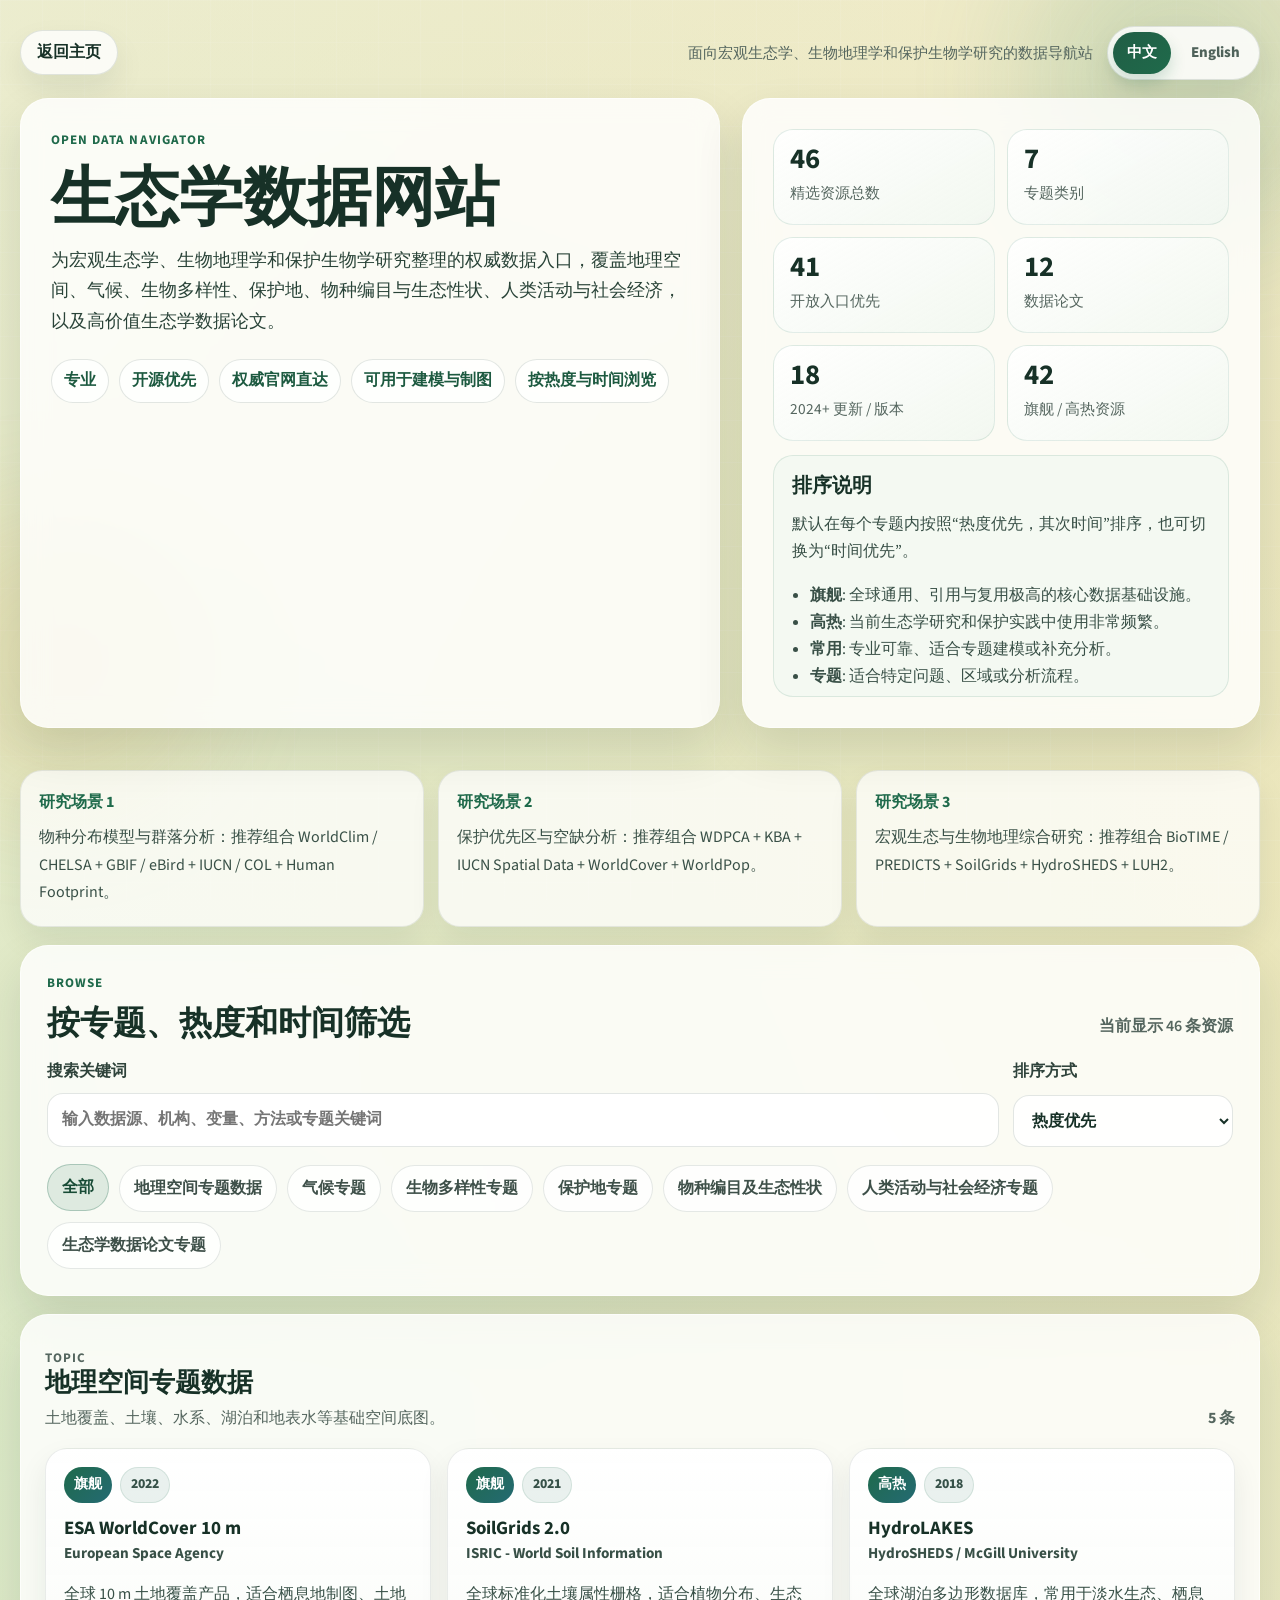
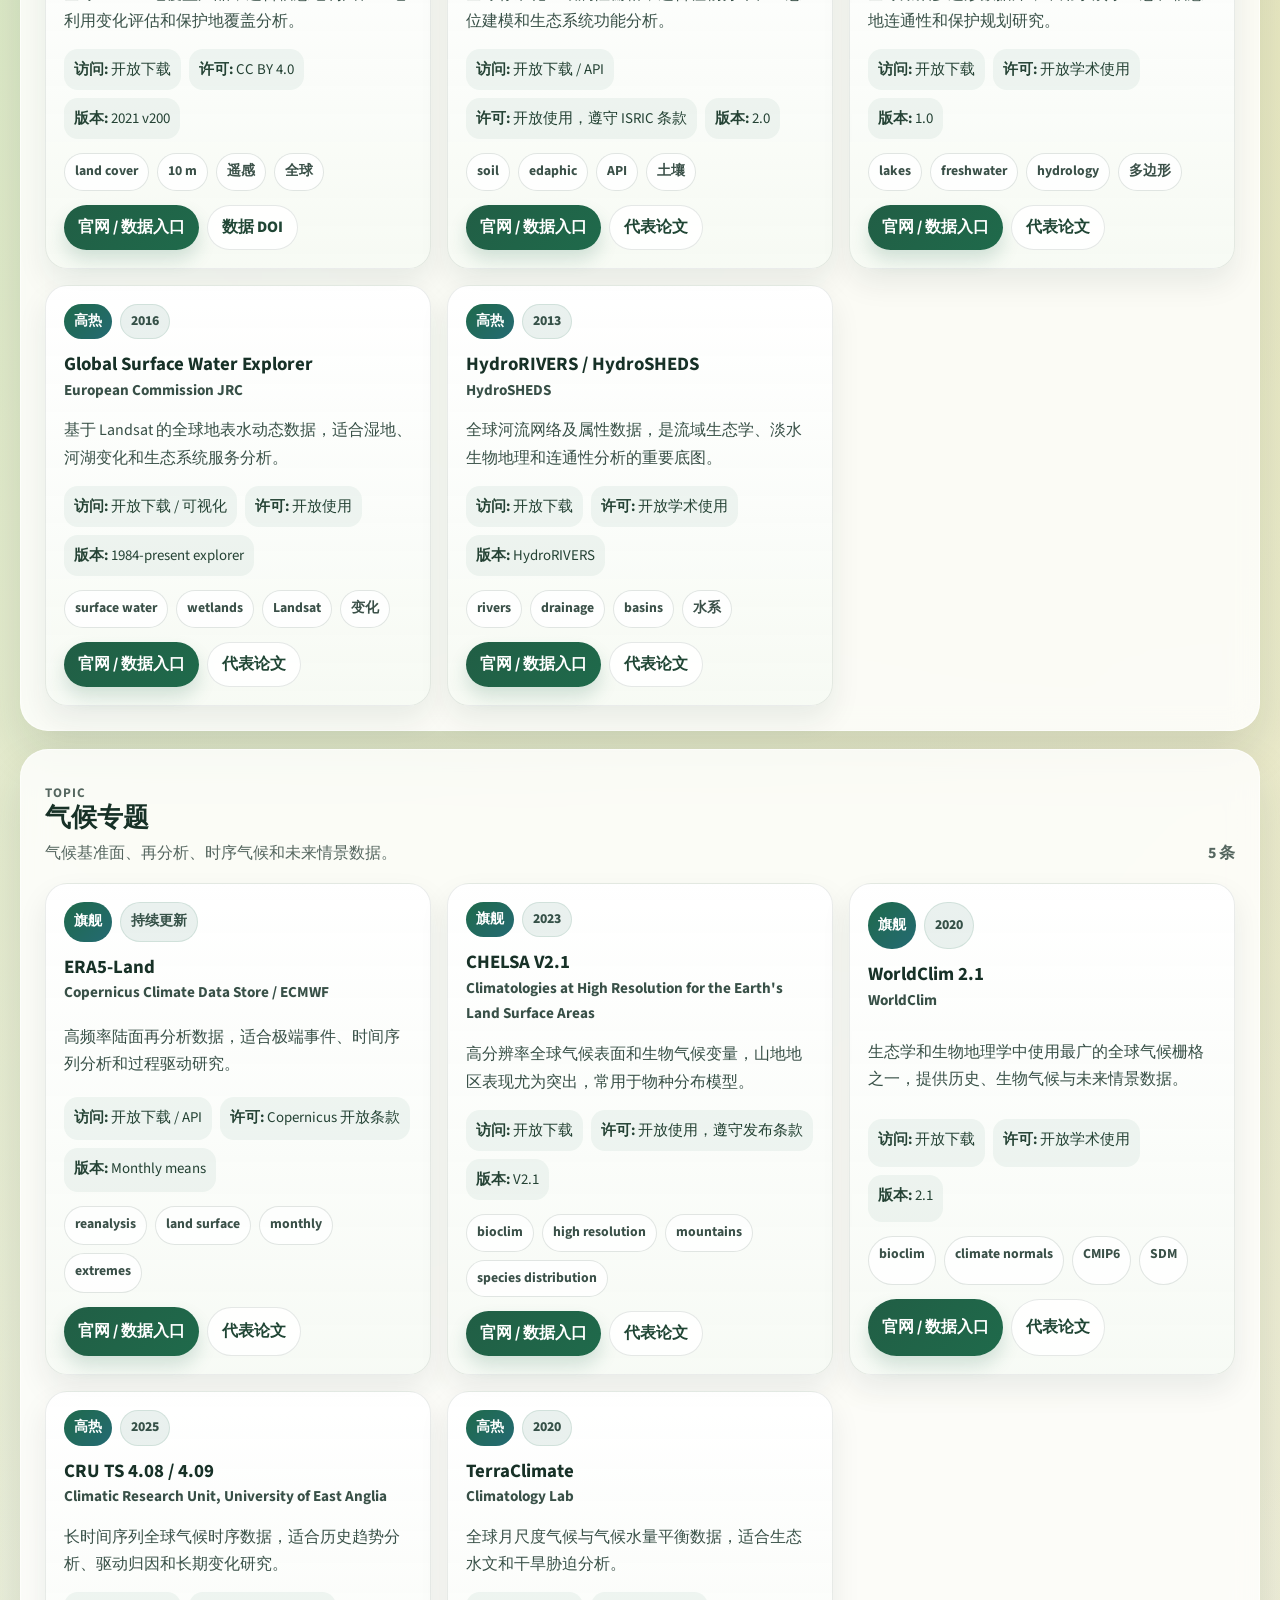
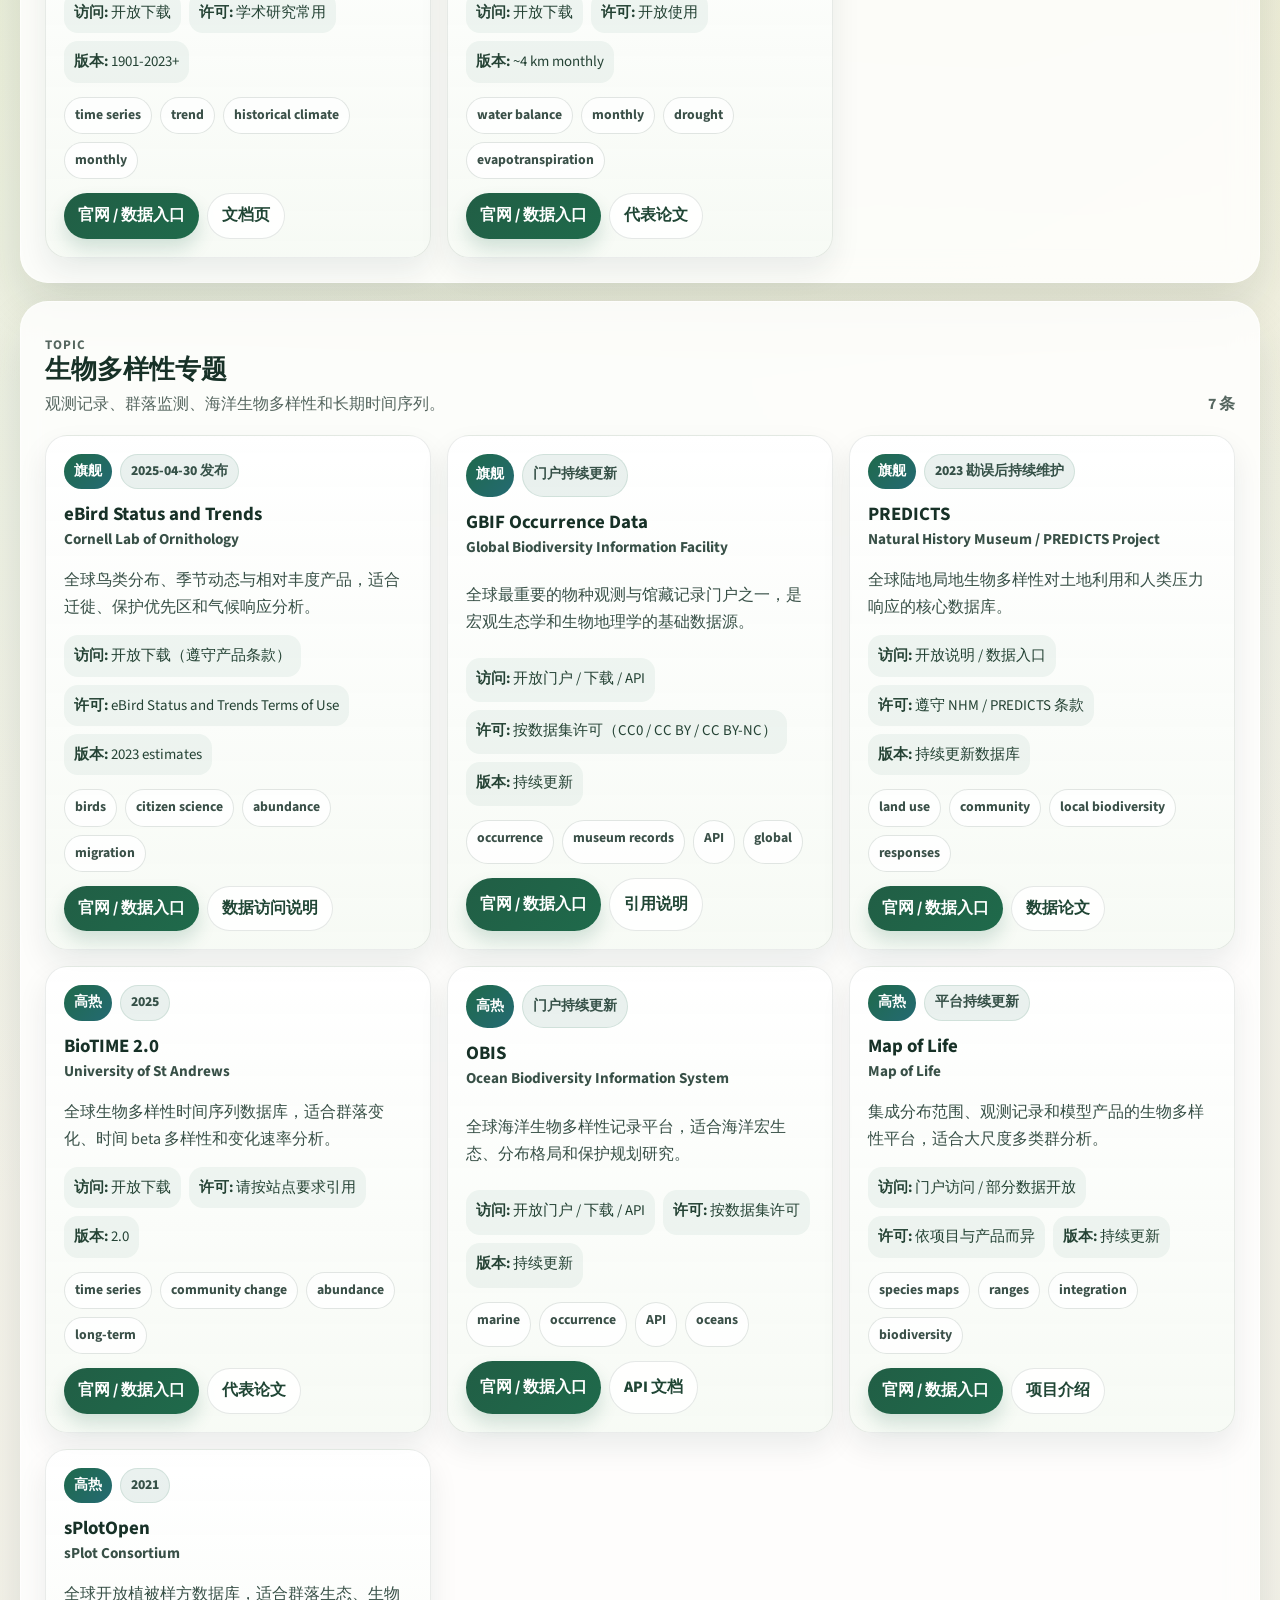
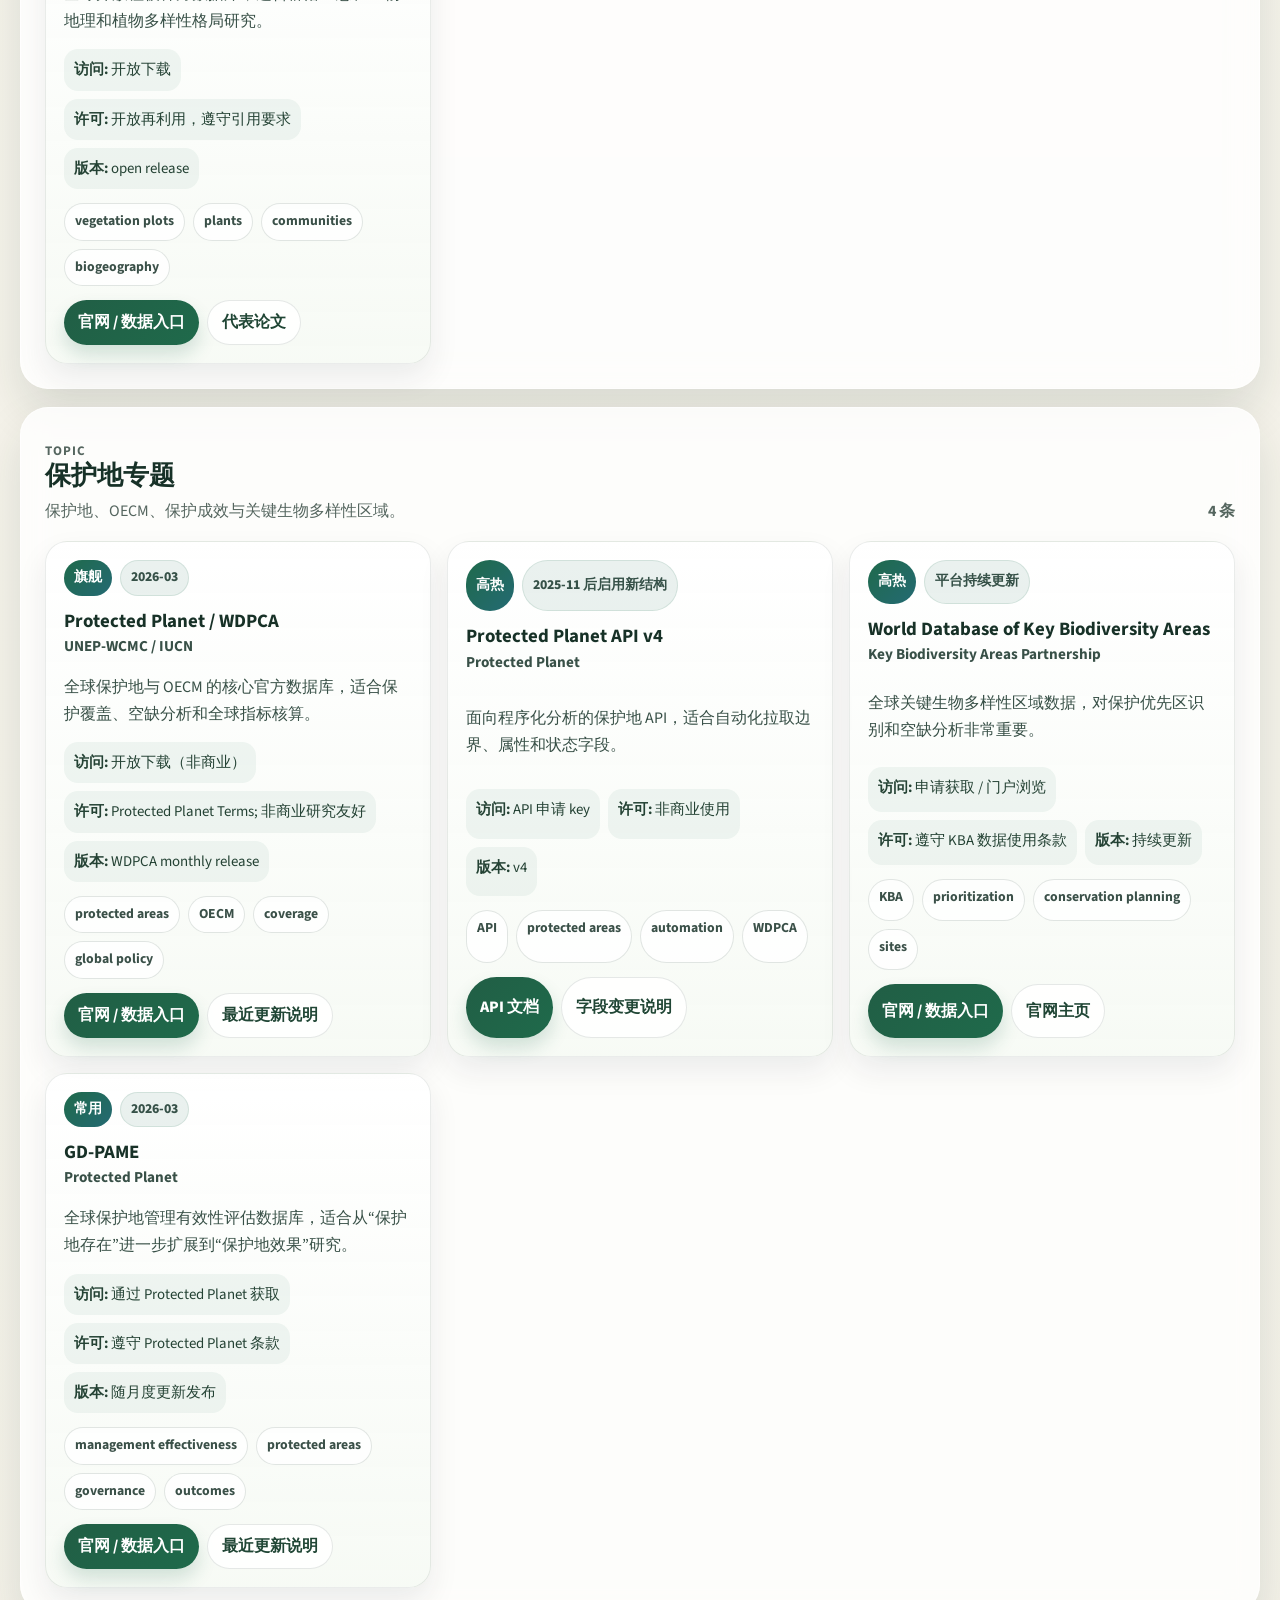
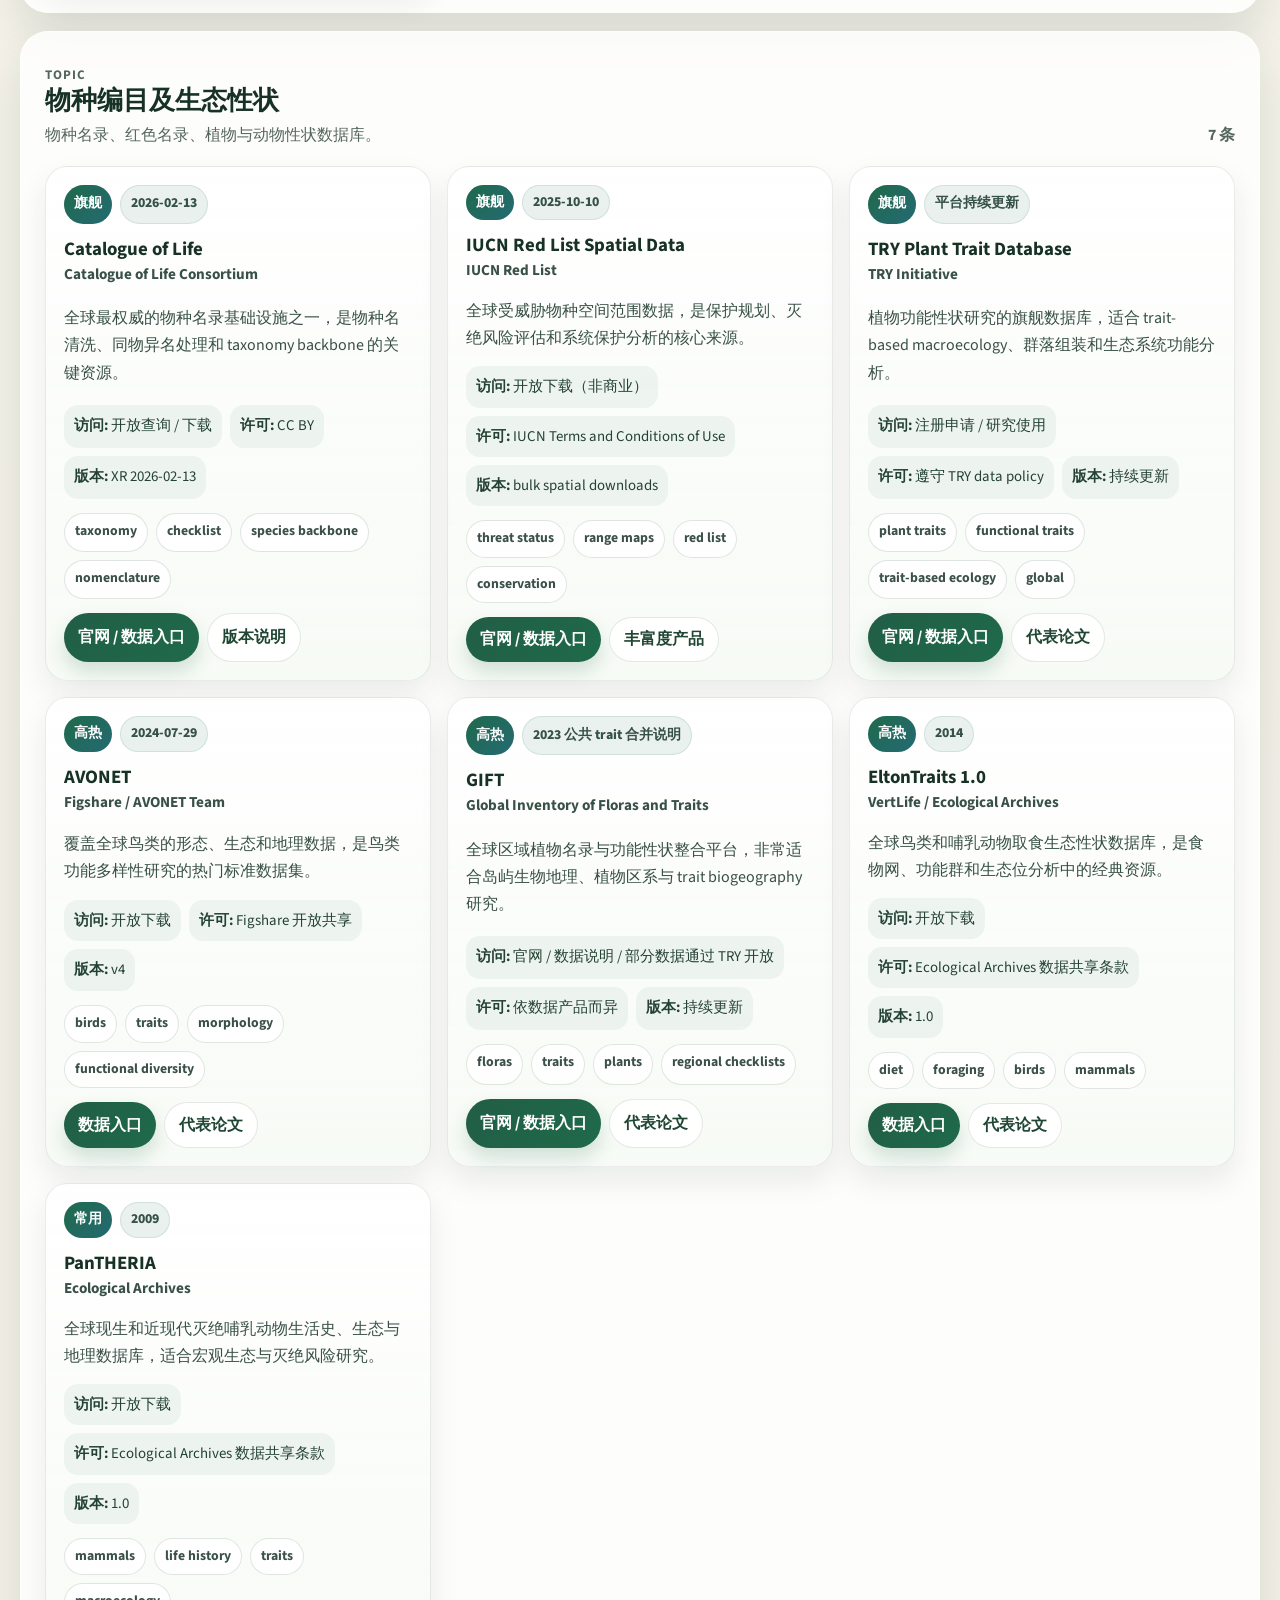
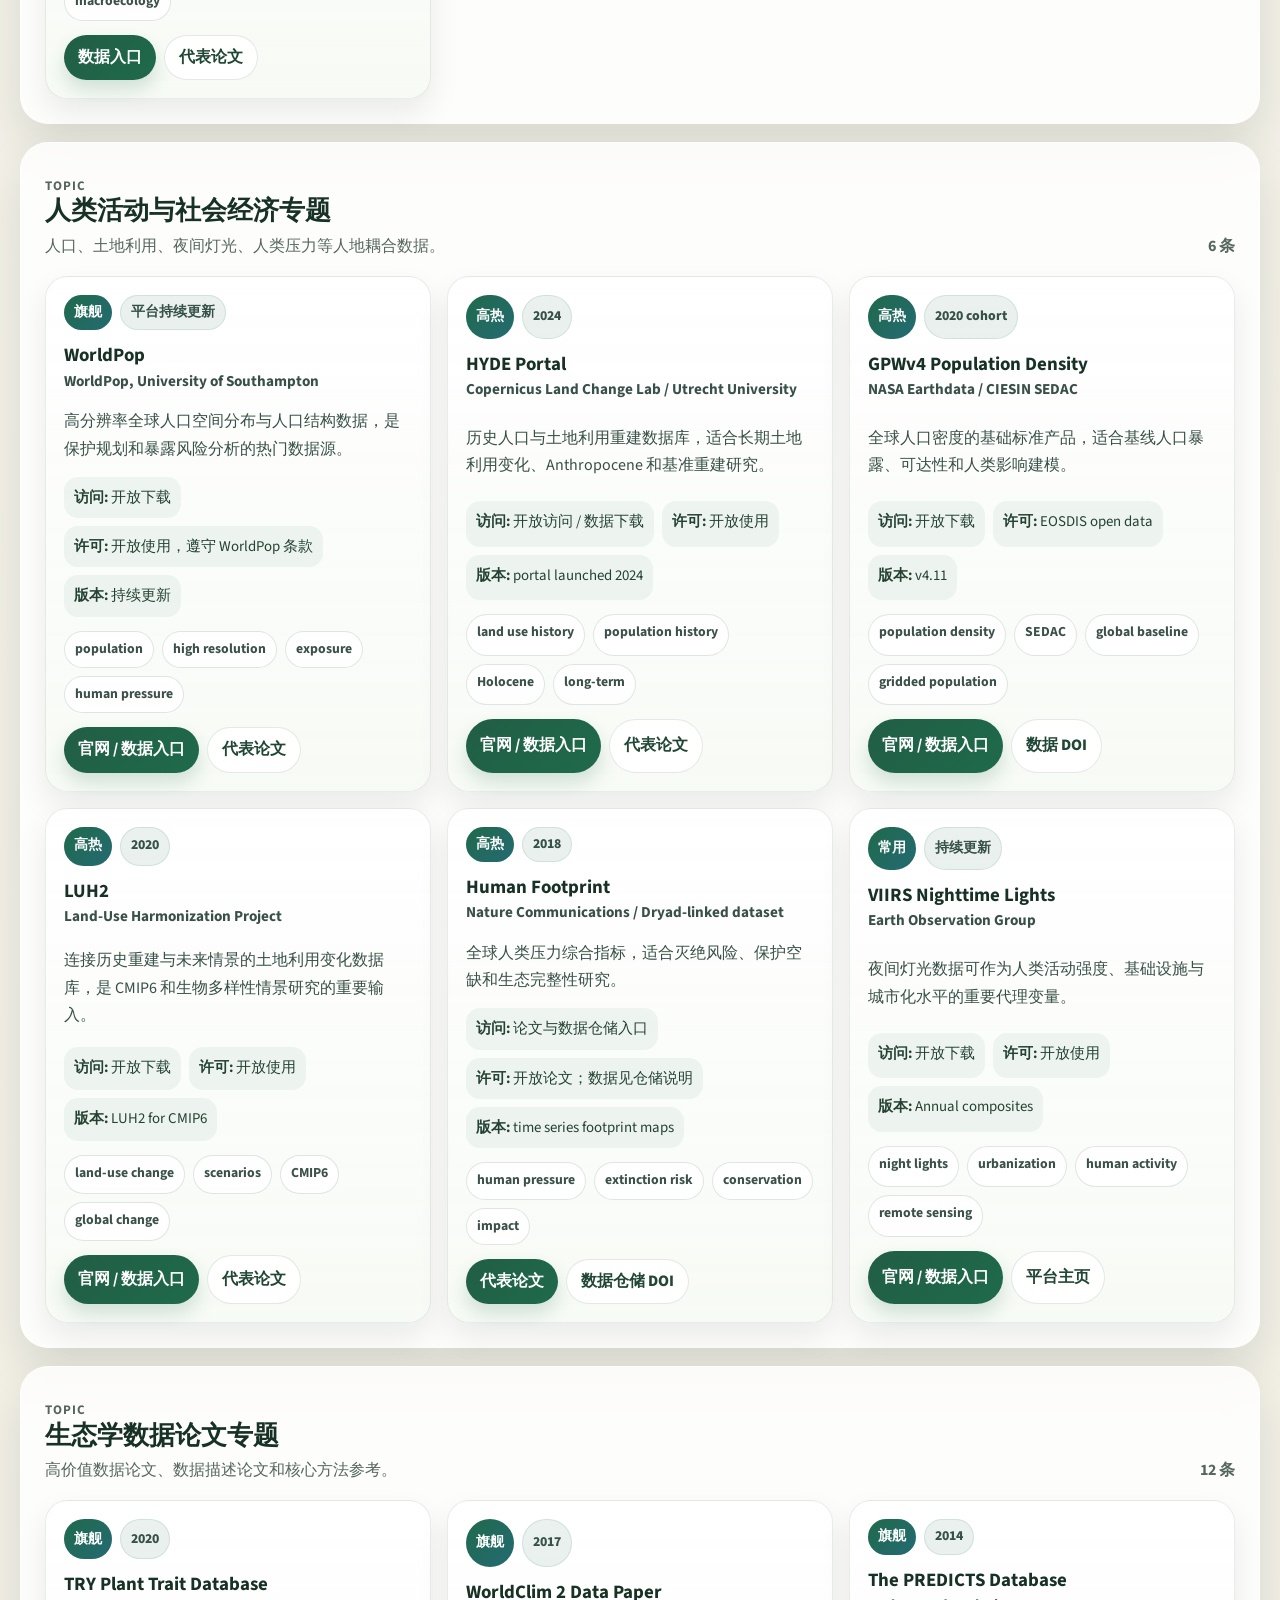
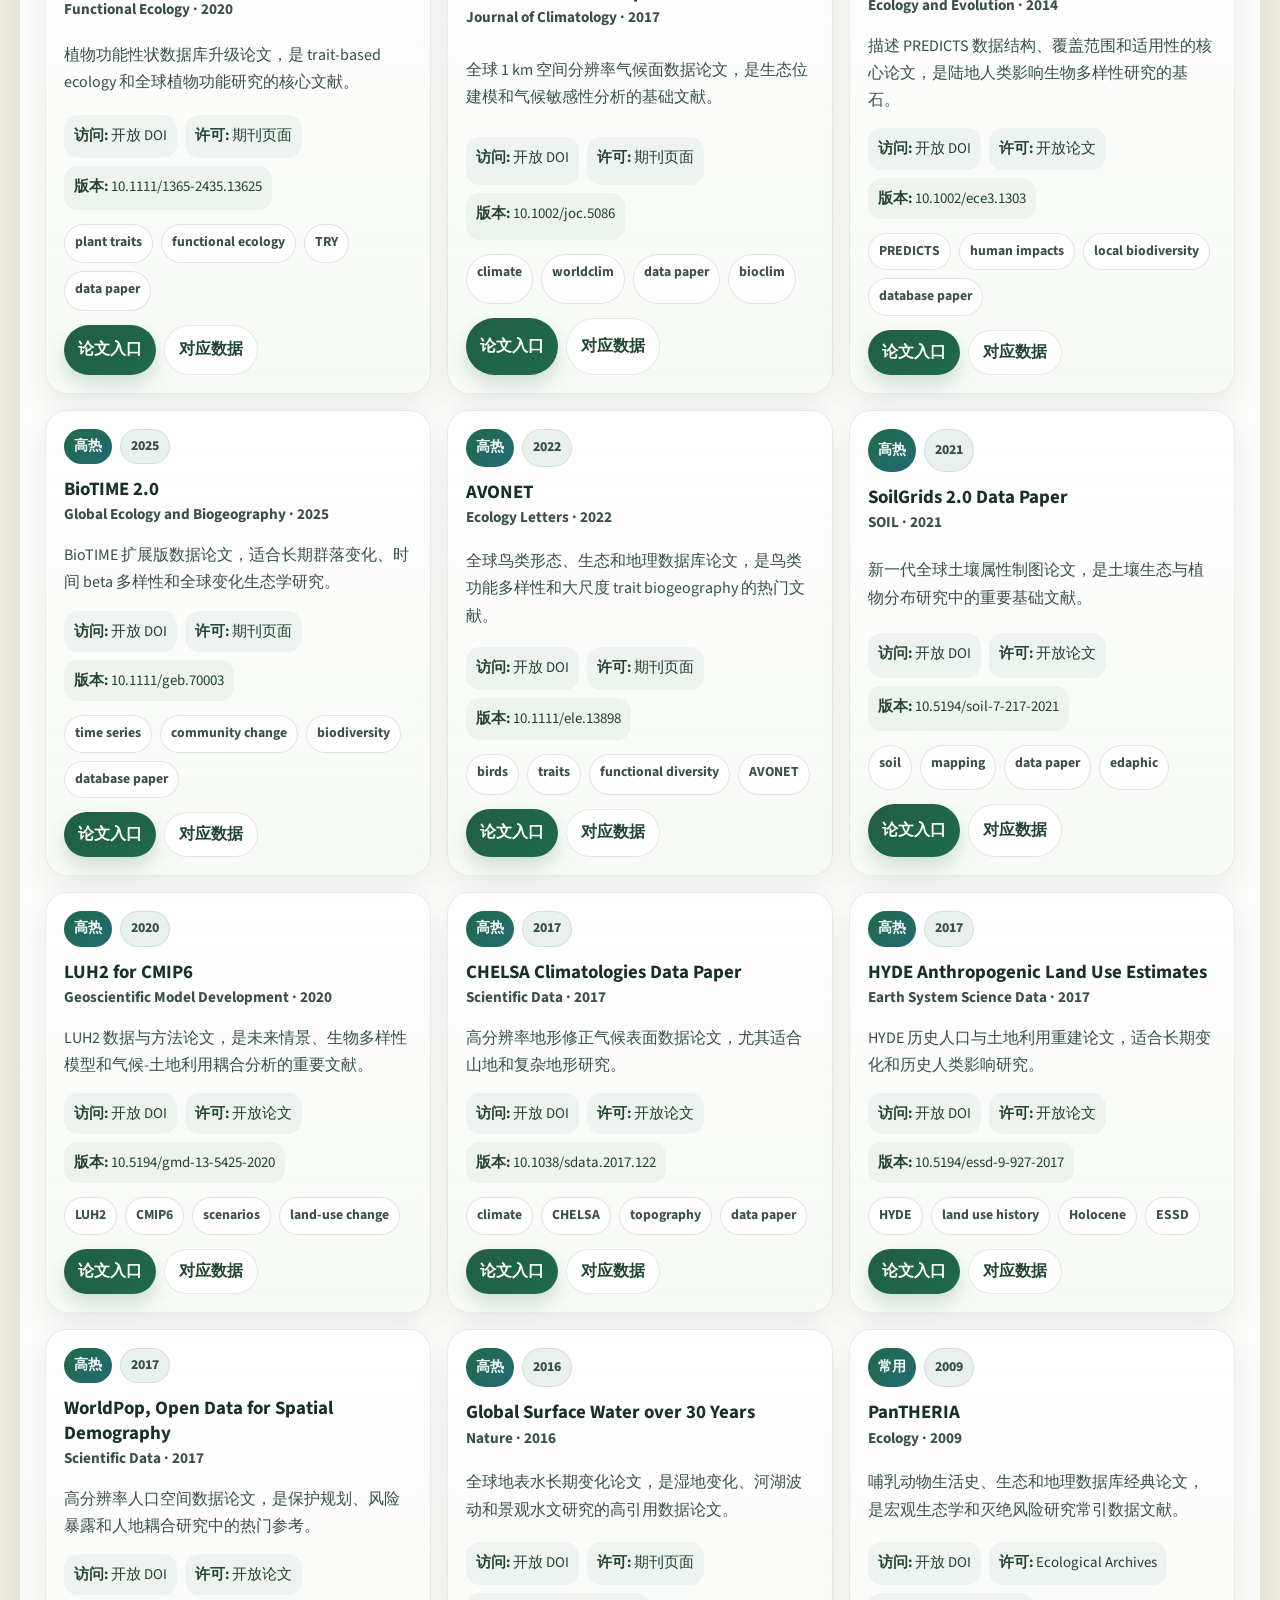
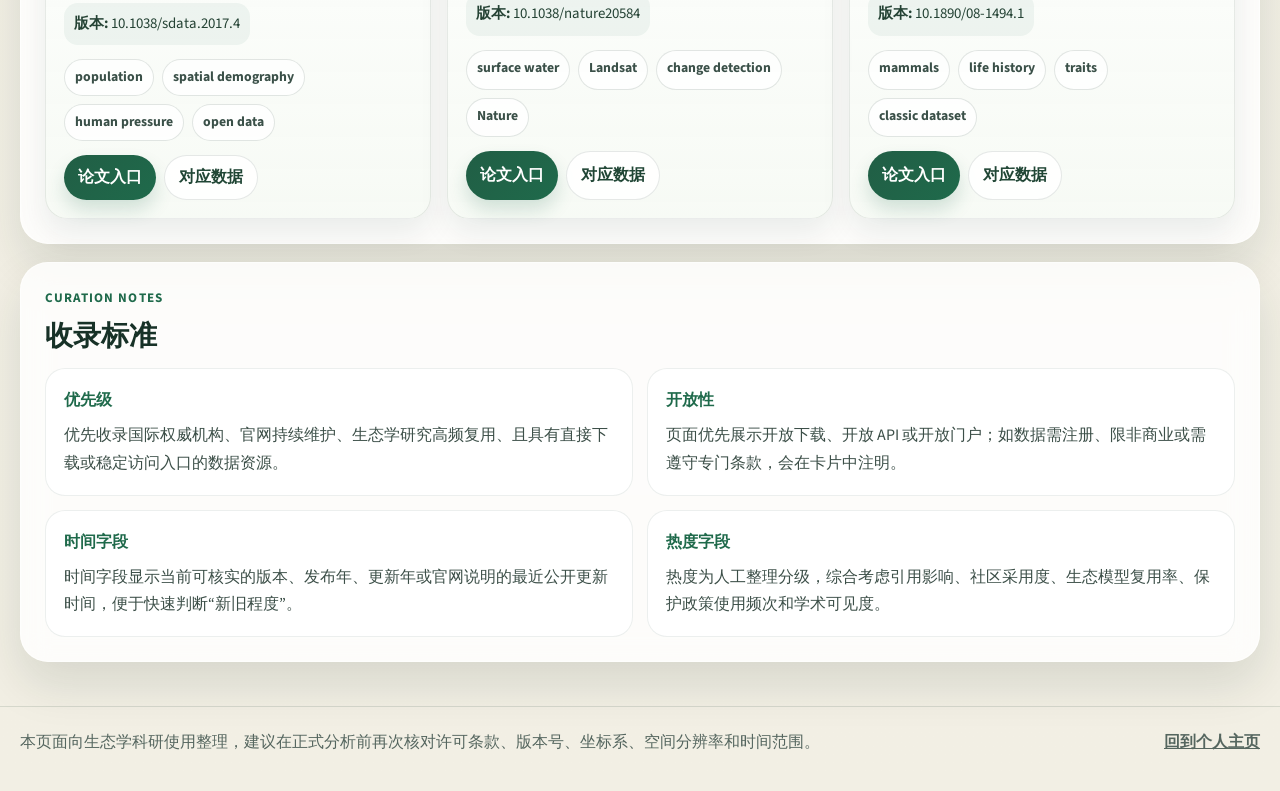
==== ecology-data/index.html @ bca433af "Add ecology data hub and research watch" ====
<!doctype html>
<html lang="zh-CN">
<head>
  <meta charset="utf-8" />
  <meta name="viewport" content="width=device-width, initial-scale=1" />
  <title>生态学数据网站 | Macroecology, Biogeography &amp; Conservation Data Hub</title>
  <meta
    name="description"
    content="面向宏观生态学、生物地理学和保护生物学研究的生态学数据网站，汇集地理空间、气候、生物多样性、保护地、物种编目与性状、人类活动与社会经济以及生态学数据论文。"
  />
  <meta name="robots" content="index,follow,max-image-preview:large" />
  <meta property="og:type" content="website" />
  <meta property="og:title" content="生态学数据网站 | Ecological Data Hub" />
  <meta
    property="og:description"
    content="精选全面、专业、开源、热门、权威的生态学数据源与数据论文，按专题展示并支持按热度和时间浏览。"
  />
  <meta property="og:url" content="https://dingchenchen6.github.io/ecology-data/" />
  <link rel="preconnect" href="https://fonts.googleapis.com" />
  <link rel="preconnect" href="https://fonts.gstatic.com" crossorigin />
  <link
    href="https://fonts.googleapis.com/css2?family=Fraunces:opsz,wght@9..144,600;9..144,700&amp;family=Source+Sans+3:wght@400;500;600;700&amp;display=swap"
    rel="stylesheet"
  />
  <link rel="stylesheet" href="style.css" />
</head>
<body>
  <div class="page-glow glow-a"></div>
  <div class="page-glow glow-b"></div>

  <header class="hero-shell">
    <div class="container site-bar">
      <a class="home-link" id="homeLink" href="../">返回主页</a>
      <div class="page-tools">
        <p class="site-note" id="siteNote">Ecological Data Hub for macroecology, biogeography and conservation science</p>
        <div class="lang-switcher" aria-label="Language switch">
          <button type="button" class="lang-btn is-active" data-lang="zh">中文</button>
          <button type="button" class="lang-btn" data-lang="en">English</button>
        </div>
      </div>
    </div>

    <div class="container hero-grid">
      <section class="hero-copy">
        <p class="eyebrow" id="heroEyebrow">Open Data Navigator</p>
        <h1 id="heroTitle">生态学数据网站</h1>
        <p class="hero-lead" id="heroLead">
          为宏观生态学、生物地理学和保护生物学研究整理的权威数据入口，覆盖地理空间、气候、生物多样性、
          保护地、物种编目与生态性状、人类活动与社会经济，以及高价值生态学数据论文。
        </p>
        <div class="hero-tags" id="heroTags"></div>
      </section>

      <aside class="hero-panel">
        <div class="stat-grid" id="summaryStats"></div>
        <div class="legend-card">
          <h2 id="legendTitle">排序说明</h2>
          <p id="legendDescription">默认在每个专题内按照“热度优先，其次时间”排序，也可切换为“时间优先”。</p>
          <ul id="legendList"></ul>
        </div>
      </aside>
    </div>
  </header>

  <main class="container main-shell">
    <section class="intro-strip" id="introStrip"></section>

    <section class="control-panel" aria-labelledby="controlsTitle">
      <div class="control-head">
        <div>
          <p class="eyebrow" id="controlsEyebrow">Browse</p>
          <h2 id="controlsTitle">按专题、热度和时间筛选</h2>
        </div>
        <p class="control-caption" id="resultSummary">正在载入资源清单…</p>
      </div>

      <div class="control-grid">
        <label class="search-box">
          <span id="searchLabel">搜索关键词</span>
          <input
            id="searchInput"
            type="search"
            placeholder="输入数据源、机构、变量、方法或专题关键词"
            autocomplete="off"
          />
        </label>

        <label class="sort-box">
          <span id="sortLabel">排序方式</span>
          <select id="sortSelect">
            <option value="heat" id="sortOptionHeat">热度优先</option>
            <option value="recent" id="sortOptionRecent">时间优先</option>
            <option value="name" id="sortOptionName">名称 A-Z</option>
          </select>
        </label>
      </div>

      <div class="filter-row" id="categoryFilters" aria-label="专题筛选"></div>
    </section>

    <section class="resource-shell" id="resourceSections" aria-live="polite"></section>

    <section class="methodology">
      <div>
        <p class="eyebrow" id="methodologyEyebrow">Curation Notes</p>
        <h2 id="methodologyTitle">收录标准</h2>
      </div>
      <div class="method-grid" id="methodologyGrid"></div>
    </section>
  </main>

  <footer class="footer">
    <div class="container footer-inner">
      <p id="footerNote">本页面向生态学科研使用整理，建议在正式分析前再次核对许可条款、版本号、坐标系、空间分辨率和时间范围。</p>
      <a href="../" id="footerLink">回到个人主页</a>
    </div>
  </footer>

  <script src="app.js"></script>
</body>
</html>
---- ecology-data/style.css ----
:root {
  --bg: #f6f4ec;
  --bg-soft: rgba(255, 255, 255, 0.72);
  --ink: #173127;
  --muted: #55665f;
  --line: rgba(23, 49, 39, 0.12);
  --line-strong: rgba(23, 49, 39, 0.22);
  --forest: #1f6a4b;
  --moss: #5d7a52;
  --sand: #d49a3b;
  --lake: #246a73;
  --card: rgba(255, 255, 255, 0.82);
  --shadow: 0 22px 48px rgba(19, 43, 35, 0.12);
  --shadow-soft: 0 14px 30px rgba(19, 43, 35, 0.08);
}

* {
  box-sizing: border-box;
}

html,
body {
  margin: 0;
  padding: 0;
}

body {
  font-family: "Source Sans 3", "PingFang SC", "Noto Sans SC", sans-serif;
  color: var(--ink);
  background:
    radial-gradient(circle at 8% 12%, rgba(210, 232, 197, 0.78), transparent 28%),
    radial-gradient(circle at 92% 8%, rgba(255, 223, 163, 0.82), transparent 26%),
    linear-gradient(180deg, #fcfaf4 0%, var(--bg) 28%, #f2efe4 100%);
  line-height: 1.7;
}

body::before {
  content: "";
  position: fixed;
  inset: 0;
  z-index: -2;
  background-image:
    linear-gradient(rgba(255, 255, 255, 0.22) 1px, transparent 1px),
    linear-gradient(90deg, rgba(255, 255, 255, 0.22) 1px, transparent 1px);
  background-size: 42px 42px;
  opacity: 0.38;
  pointer-events: none;
}

.page-glow {
  position: fixed;
  z-index: -1;
  border-radius: 999px;
  filter: blur(58px);
  opacity: 0.36;
  pointer-events: none;
}

.glow-a {
  width: 320px;
  height: 320px;
  top: -80px;
  right: -60px;
  background: rgba(76, 150, 120, 0.52);
}

.glow-b {
  width: 300px;
  height: 300px;
  left: -90px;
  bottom: 10%;
  background: rgba(219, 166, 71, 0.44);
}

a {
  color: inherit;
}

.container {
  width: min(1240px, calc(100% - 36px));
  margin: 0 auto;
}

.hero-shell {
  padding: 26px 0 42px;
}

.site-bar {
  display: flex;
  align-items: center;
  justify-content: space-between;
  gap: 18px;
  padding-bottom: 18px;
}

.home-link {
  display: inline-flex;
  align-items: center;
  min-height: 42px;
  padding: 8px 16px;
  border-radius: 999px;
  text-decoration: none;
  background: rgba(255, 255, 255, 0.8);
  border: 1px solid var(--line);
  box-shadow: var(--shadow-soft);
  font-weight: 700;
}

.site-note {
  margin: 0;
  color: var(--muted);
  font-size: 0.96rem;
}

.page-tools {
  display: flex;
  align-items: center;
  gap: 14px;
  flex-wrap: wrap;
  justify-content: flex-end;
}

.lang-switcher {
  display: inline-flex;
  align-items: center;
  gap: 6px;
  padding: 5px;
  border-radius: 999px;
  background: rgba(255, 255, 255, 0.84);
  border: 1px solid var(--line);
  box-shadow: var(--shadow-soft);
}

.lang-btn {
  border: 0;
  background: transparent;
  color: #4f625a;
  padding: 8px 14px;
  border-radius: 999px;
  font: inherit;
  font-size: 0.94rem;
  font-weight: 800;
  cursor: pointer;
  transition: background-color 0.18s ease, color 0.18s ease, transform 0.18s ease;
}

.lang-btn:hover {
  transform: translateY(-1px);
  color: #1c4e39;
}

.lang-btn.is-active {
  background: linear-gradient(135deg, #215e45, #1f6a4b);
  color: #fff;
  box-shadow: 0 8px 16px rgba(31, 106, 75, 0.2);
}

.hero-grid {
  display: grid;
  grid-template-columns: minmax(0, 1.15fr) minmax(320px, 0.85fr);
  gap: 22px;
  align-items: stretch;
}

.hero-copy,
.hero-panel,
.control-panel,
.resource-section,
.methodology {
  background: var(--card);
  border: 1px solid rgba(255, 255, 255, 0.58);
  box-shadow: var(--shadow);
  backdrop-filter: blur(14px);
}

.hero-copy,
.hero-panel {
  border-radius: 28px;
  padding: 30px;
}

.eyebrow {
  margin: 0 0 10px;
  color: var(--forest);
  text-transform: uppercase;
  letter-spacing: 0.08em;
  font-size: 0.82rem;
  font-weight: 700;
}

.hero-copy h1,
.control-head h2,
.methodology h2,
.legend-card h2,
.resource-section h2 {
  font-family: "Fraunces", "Source Serif 4", serif;
  line-height: 1.08;
}

.hero-copy h1 {
  margin: 0;
  font-size: clamp(2.3rem, 5vw, 4.2rem);
}

.hero-lead {
  margin: 16px 0 0;
  color: #294338;
  font-size: 1.12rem;
  max-width: 56rem;
}

.hero-tags {
  display: flex;
  flex-wrap: wrap;
  gap: 10px;
  margin-top: 22px;
}

.hero-tags span,
.filter-chip,
.meta-tag {
  border-radius: 999px;
  border: 1px solid var(--line);
  background: rgba(255, 255, 255, 0.78);
}

.hero-tags span {
  padding: 7px 12px;
  font-weight: 700;
  color: #1d5a40;
}

.stat-grid {
  display: grid;
  grid-template-columns: repeat(2, minmax(0, 1fr));
  gap: 12px;
}

.stat-card {
  padding: 16px;
  border-radius: 20px;
  background: linear-gradient(150deg, rgba(255, 255, 255, 0.92), rgba(239, 246, 239, 0.78));
  border: 1px solid rgba(31, 106, 75, 0.12);
}

.stat-card strong {
  display: block;
  font-size: 1.8rem;
  line-height: 1;
  margin-bottom: 6px;
}

.stat-card span {
  color: var(--muted);
  font-size: 0.96rem;
}

.legend-card {
  margin-top: 14px;
  padding: 18px 18px 6px;
  border-radius: 20px;
  background: rgba(243, 248, 241, 0.86);
  border: 1px solid rgba(31, 106, 75, 0.12);
}

.legend-card h2 {
  margin: 0 0 10px;
  font-size: 1.25rem;
}

.legend-card p,
.legend-card li {
  color: #395047;
}

.legend-card ul {
  margin: 10px 0 0;
  padding-left: 18px;
}

.main-shell {
  padding-bottom: 44px;
}

.intro-strip {
  display: grid;
  grid-template-columns: repeat(3, minmax(0, 1fr));
  gap: 14px;
  margin-bottom: 18px;
}

.intro-strip article {
  padding: 18px 18px 20px;
  border-radius: 22px;
  background: rgba(255, 255, 255, 0.74);
  border: 1px solid rgba(23, 49, 39, 0.09);
  box-shadow: var(--shadow-soft);
}

.intro-strip h2 {
  margin: 0 0 8px;
  font-size: 1rem;
  color: var(--forest);
}

.intro-strip p {
  margin: 0;
  color: #395047;
}

.control-panel {
  border-radius: 28px;
  padding: 26px;
}

.control-head {
  display: flex;
  justify-content: space-between;
  gap: 18px;
  align-items: end;
}

.control-head h2 {
  margin: 0;
  font-size: clamp(1.5rem, 2.6vw, 2.2rem);
}

.control-caption {
  margin: 0;
  color: var(--muted);
  font-weight: 600;
}

.control-grid {
  display: grid;
  grid-template-columns: minmax(0, 1fr) 220px;
  gap: 14px;
  margin-top: 18px;
}

.search-box,
.sort-box {
  display: grid;
  gap: 8px;
  color: #2f433b;
  font-weight: 700;
}

.search-box input,
.sort-box select {
  width: 100%;
  min-height: 48px;
  padding: 12px 14px;
  border-radius: 16px;
  border: 1px solid var(--line);
  background: rgba(255, 255, 255, 0.92);
  font: inherit;
  color: var(--ink);
}

.search-box input:focus,
.sort-box select:focus {
  outline: 2px solid rgba(31, 106, 75, 0.22);
  border-color: rgba(31, 106, 75, 0.36);
}

.filter-row {
  display: flex;
  flex-wrap: wrap;
  gap: 10px;
  margin-top: 18px;
}

.filter-chip {
  border: 1px solid rgba(23, 49, 39, 0.11);
  padding: 9px 14px;
  font: inherit;
  font-weight: 700;
  color: #3e5049;
  cursor: pointer;
  transition: transform 0.18s ease, background-color 0.18s ease, border-color 0.18s ease;
}

.filter-chip:hover,
.filter-chip.is-active {
  transform: translateY(-1px);
  background: rgba(31, 106, 75, 0.12);
  border-color: rgba(31, 106, 75, 0.28);
  color: #174b35;
}

.resource-shell {
  margin-top: 18px;
  display: grid;
  gap: 18px;
}

.resource-section {
  border-radius: 28px;
  padding: 24px;
}

.section-head {
  display: flex;
  justify-content: space-between;
  gap: 18px;
  align-items: end;
  margin-bottom: 16px;
}

.section-head h2 {
  margin: 0;
  font-size: clamp(1.35rem, 2vw, 1.9rem);
}

.section-head p {
  margin: 8px 0 0;
  color: var(--muted);
  max-width: 50rem;
}

.section-count {
  color: var(--muted);
  font-weight: 700;
  white-space: nowrap;
}

.card-grid {
  display: grid;
  grid-template-columns: repeat(3, minmax(0, 1fr));
  gap: 16px;
}

.resource-card {
  display: grid;
  gap: 14px;
  padding: 18px;
  border-radius: 22px;
  background: linear-gradient(180deg, rgba(255, 255, 255, 0.96), rgba(246, 250, 244, 0.9));
  border: 1px solid rgba(23, 49, 39, 0.09);
  box-shadow: var(--shadow-soft);
  min-height: 100%;
}

.card-top,
.card-actions,
.meta-tags,
.card-facts {
  display: flex;
  flex-wrap: wrap;
  gap: 8px;
}

.heat-badge,
.date-badge {
  display: inline-flex;
  align-items: center;
  min-height: 30px;
  padding: 5px 10px;
  border-radius: 999px;
  font-size: 0.86rem;
  font-weight: 800;
}

.heat-badge {
  color: #fff;
  background: linear-gradient(135deg, var(--forest), var(--lake));
}

.date-badge {
  color: #365148;
  background: rgba(31, 106, 75, 0.09);
  border: 1px solid rgba(31, 106, 75, 0.12);
}

.resource-card h3 {
  margin: 0;
  font-size: 1.18rem;
  line-height: 1.28;
}

.resource-org {
  margin: -8px 0 0;
  color: #5c6d65;
  font-weight: 700;
  font-size: 0.95rem;
}

.resource-card p {
  margin: 0;
  color: #385047;
}

.fact {
  padding: 8px 10px;
  border-radius: 14px;
  background: rgba(31, 106, 75, 0.06);
  color: #244234;
  font-size: 0.93rem;
}

.meta-tag {
  padding: 6px 10px;
  color: #3a5048;
  font-size: 0.86rem;
  font-weight: 700;
}

.card-actions a {
  display: inline-flex;
  align-items: center;
  justify-content: center;
  min-height: 40px;
  padding: 8px 14px;
  border-radius: 999px;
  text-decoration: none;
  font-weight: 800;
  transition: transform 0.18s ease, box-shadow 0.18s ease;
}

.primary-link {
  background: linear-gradient(135deg, #215e45, #1f6a4b);
  color: #fff;
  box-shadow: 0 10px 18px rgba(31, 106, 75, 0.18);
}

.secondary-link {
  background: rgba(255, 255, 255, 0.92);
  color: #204635;
  border: 1px solid rgba(23, 49, 39, 0.11);
}

.card-actions a:hover {
  transform: translateY(-1px);
}

.empty-state {
  padding: 30px;
  border-radius: 24px;
  background: rgba(255, 255, 255, 0.78);
  border: 1px dashed rgba(23, 49, 39, 0.16);
  color: #455850;
  text-align: center;
}

.methodology {
  margin-top: 18px;
  border-radius: 28px;
  padding: 24px;
}

.methodology h2 {
  margin: 0;
  font-size: clamp(1.45rem, 2.2vw, 2rem);
}

.method-grid {
  display: grid;
  grid-template-columns: repeat(2, minmax(0, 1fr));
  gap: 14px;
  margin-top: 18px;
}

.method-grid article {
  padding: 18px;
  border-radius: 20px;
  background: rgba(255, 255, 255, 0.82);
  border: 1px solid rgba(23, 49, 39, 0.08);
}

.method-grid h3 {
  margin: 0 0 8px;
  font-size: 1rem;
  color: var(--forest);
}

.method-grid p {
  margin: 0;
  color: #3c4f48;
}

.footer {
  border-top: 1px solid var(--line);
  padding: 22px 0 34px;
}

.footer-inner {
  display: flex;
  justify-content: space-between;
  gap: 16px;
  align-items: center;
  color: var(--muted);
}

.footer-inner p {
  margin: 0;
}

.footer-inner a {
  font-weight: 700;
}

@media (max-width: 1080px) {
  .hero-grid,
  .card-grid,
  .intro-strip,
  .method-grid {
    grid-template-columns: 1fr;
  }

  .control-grid {
    grid-template-columns: 1fr;
  }

  .footer-inner,
  .site-bar,
  .section-head,
  .control-head {
    flex-direction: column;
    align-items: flex-start;
  }
}

@media (max-width: 720px) {
  .container {
    width: min(100% - 20px, 1240px);
  }

  .hero-copy,
  .hero-panel,
  .control-panel,
  .resource-section,
  .methodology {
    border-radius: 22px;
    padding: 20px;
  }

  .stat-grid {
    grid-template-columns: 1fr;
  }

  .resource-card {
    padding: 16px;
  }

  .hero-copy h1 {
    font-size: clamp(2rem, 11vw, 2.8rem);
  }
}
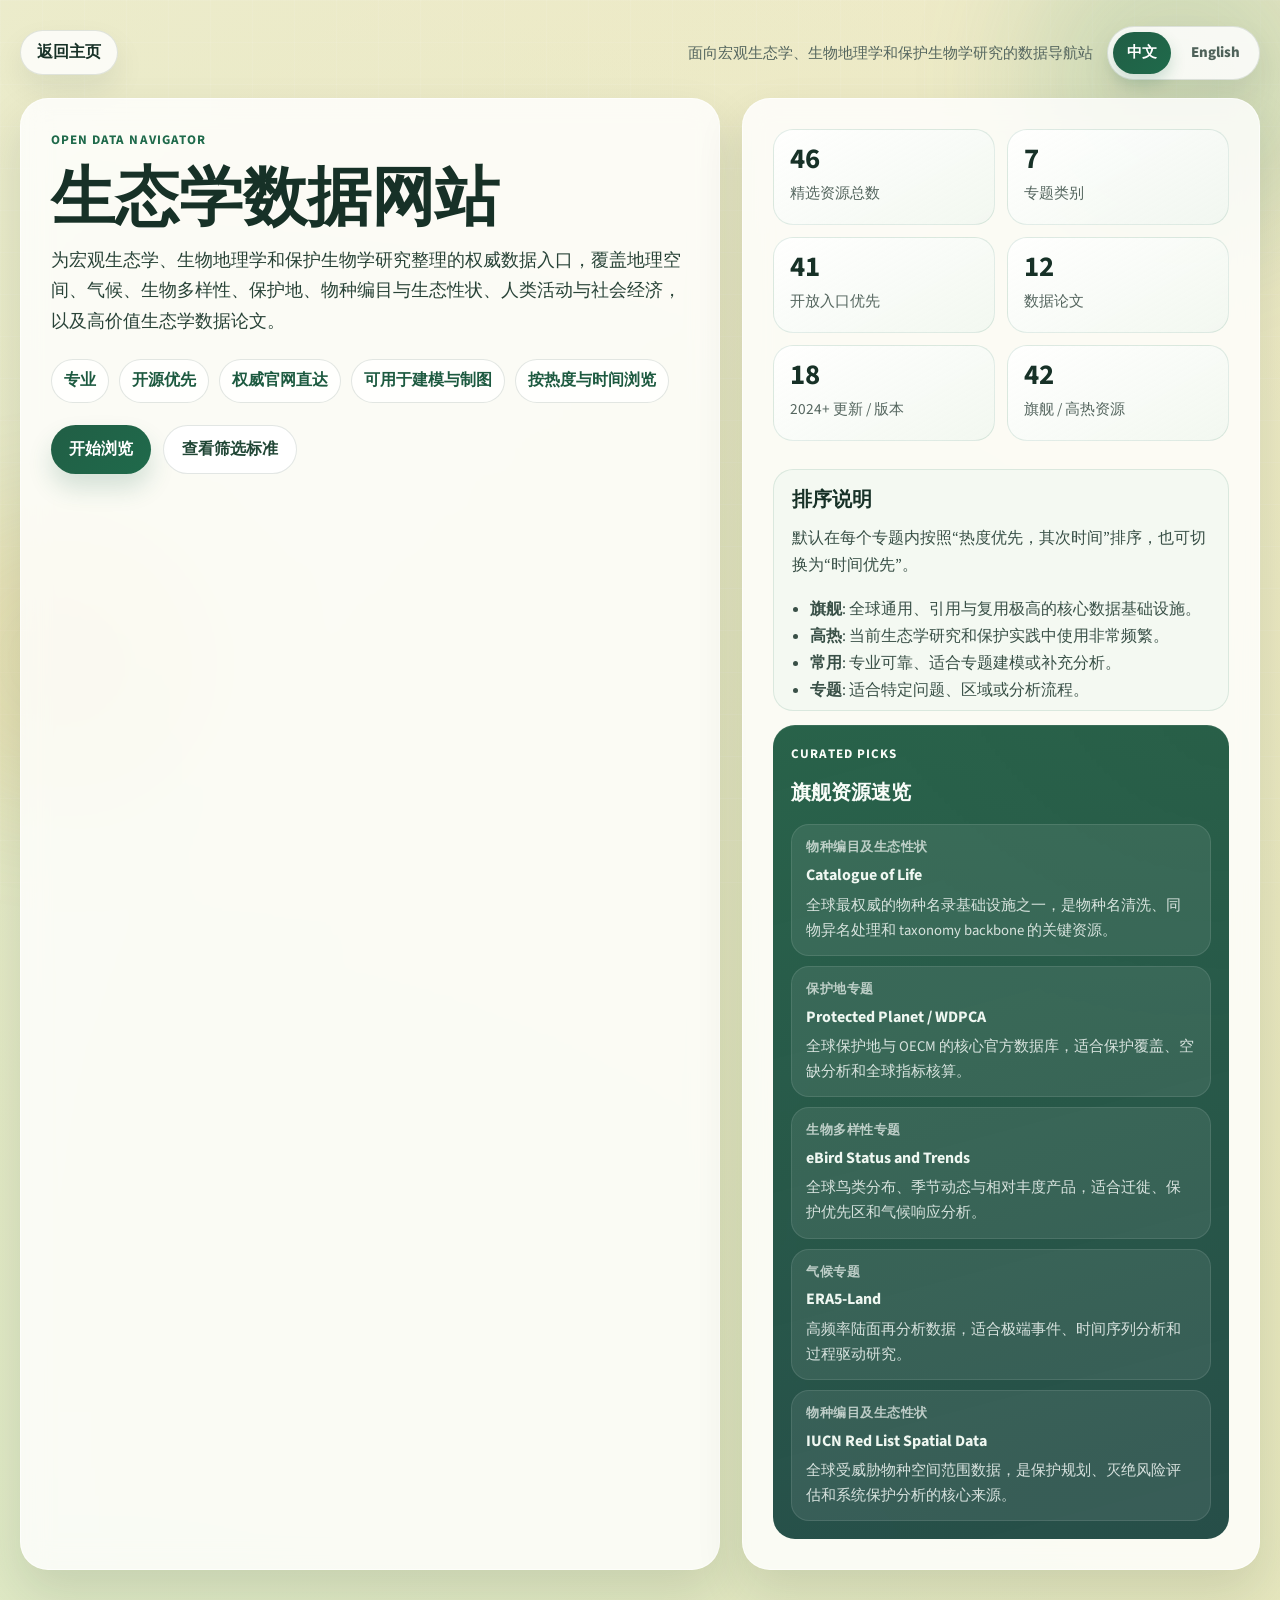
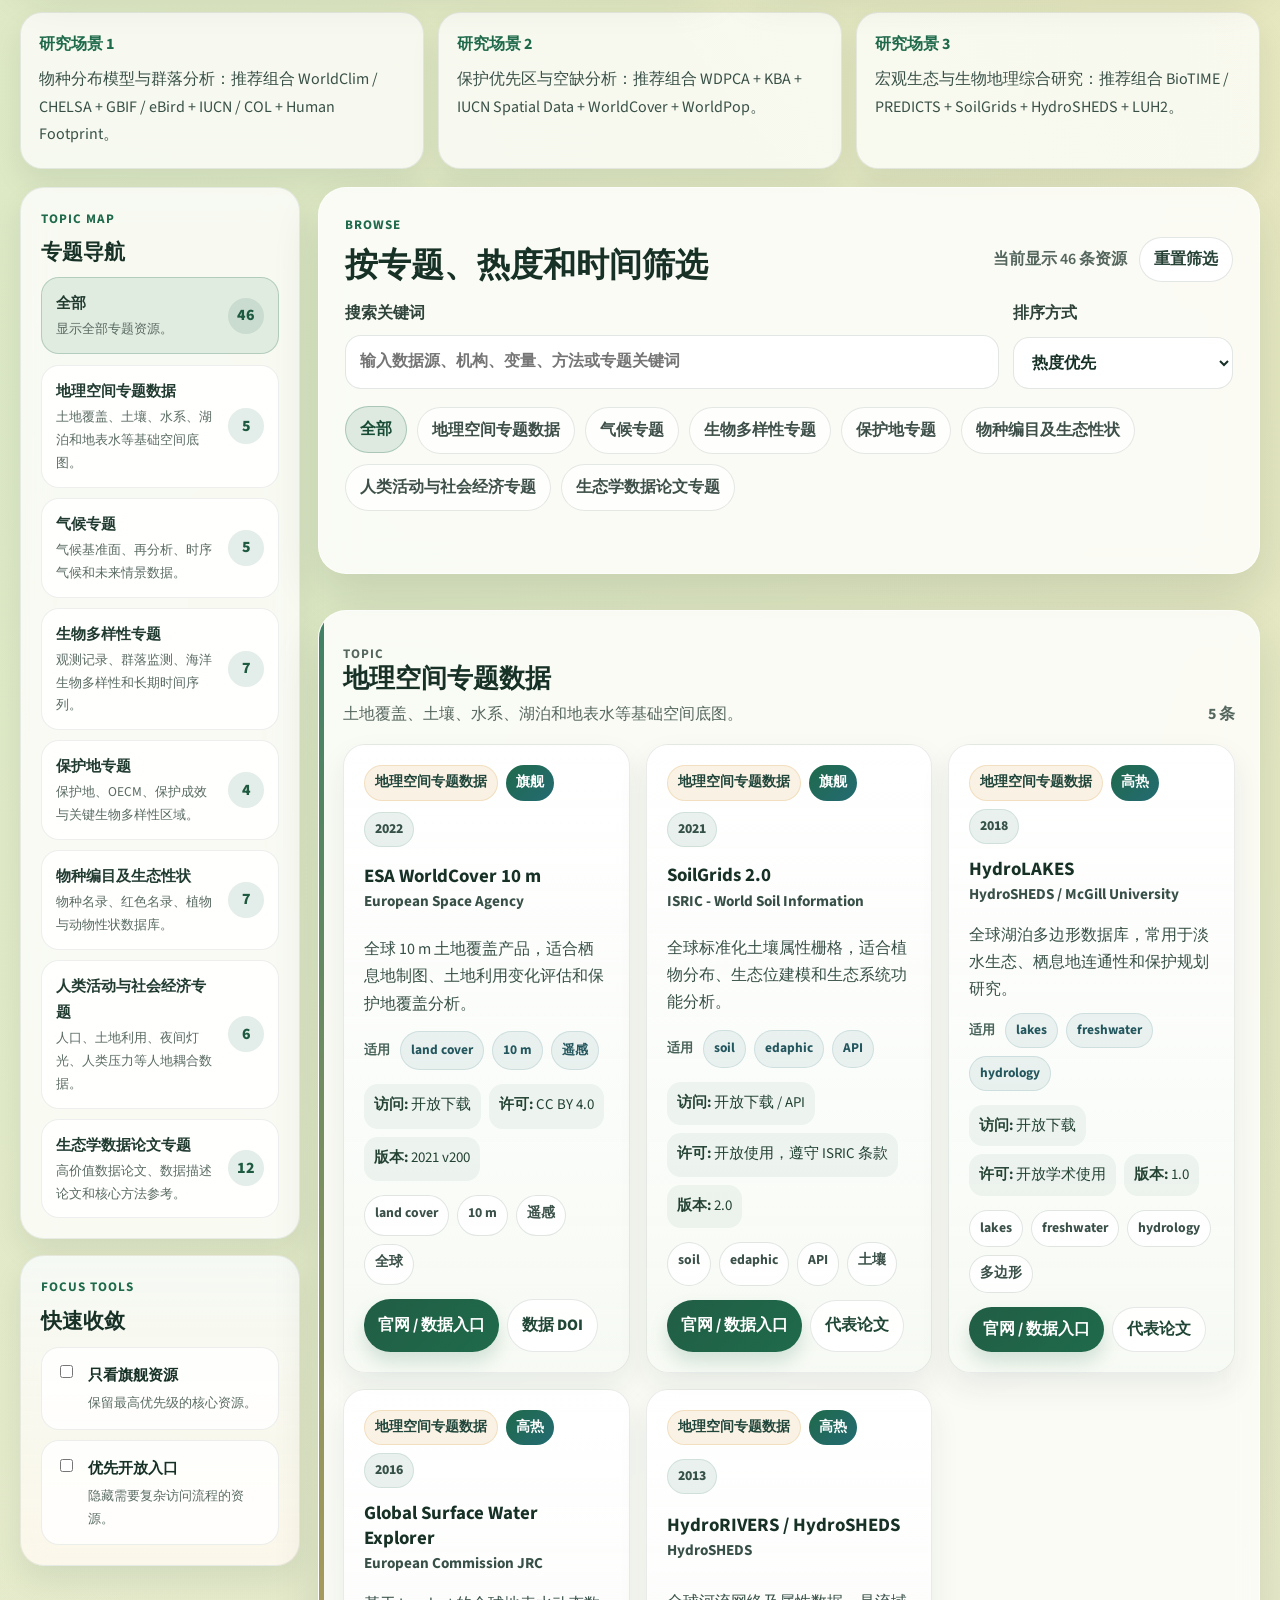
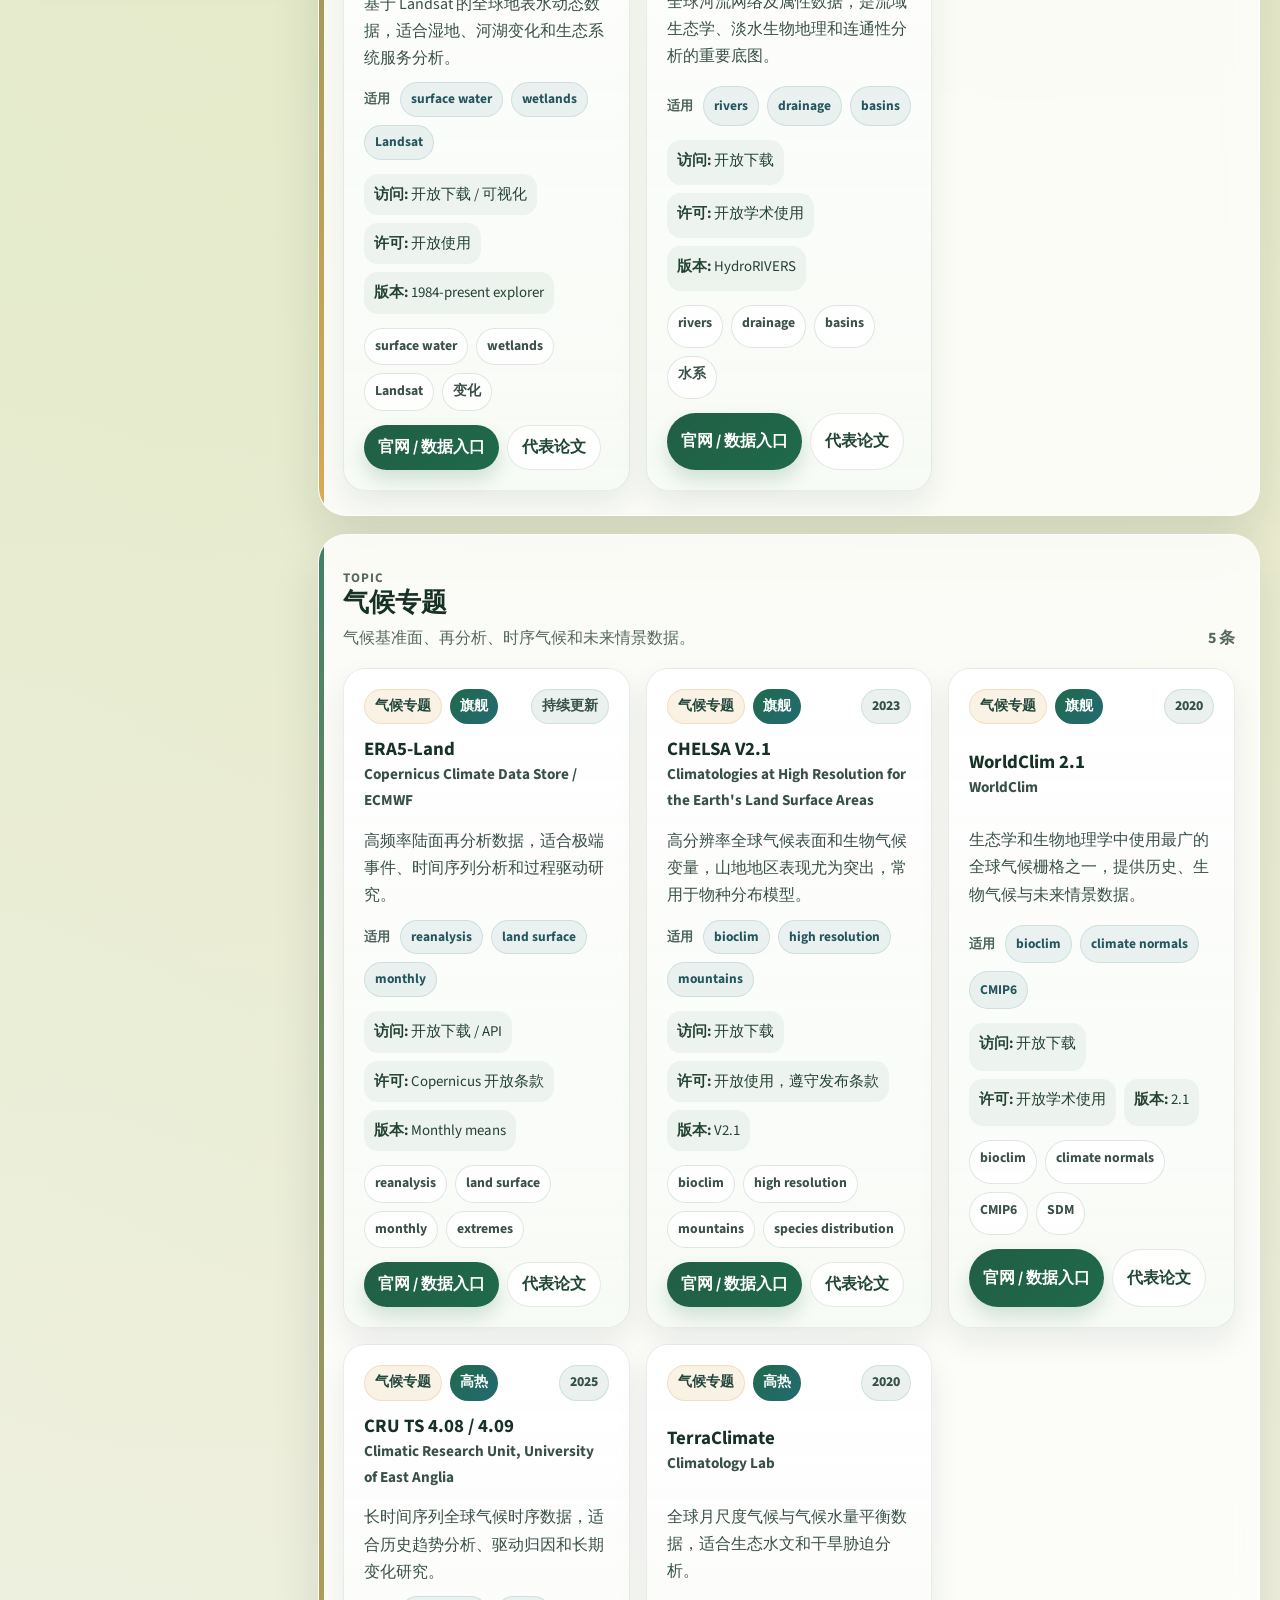
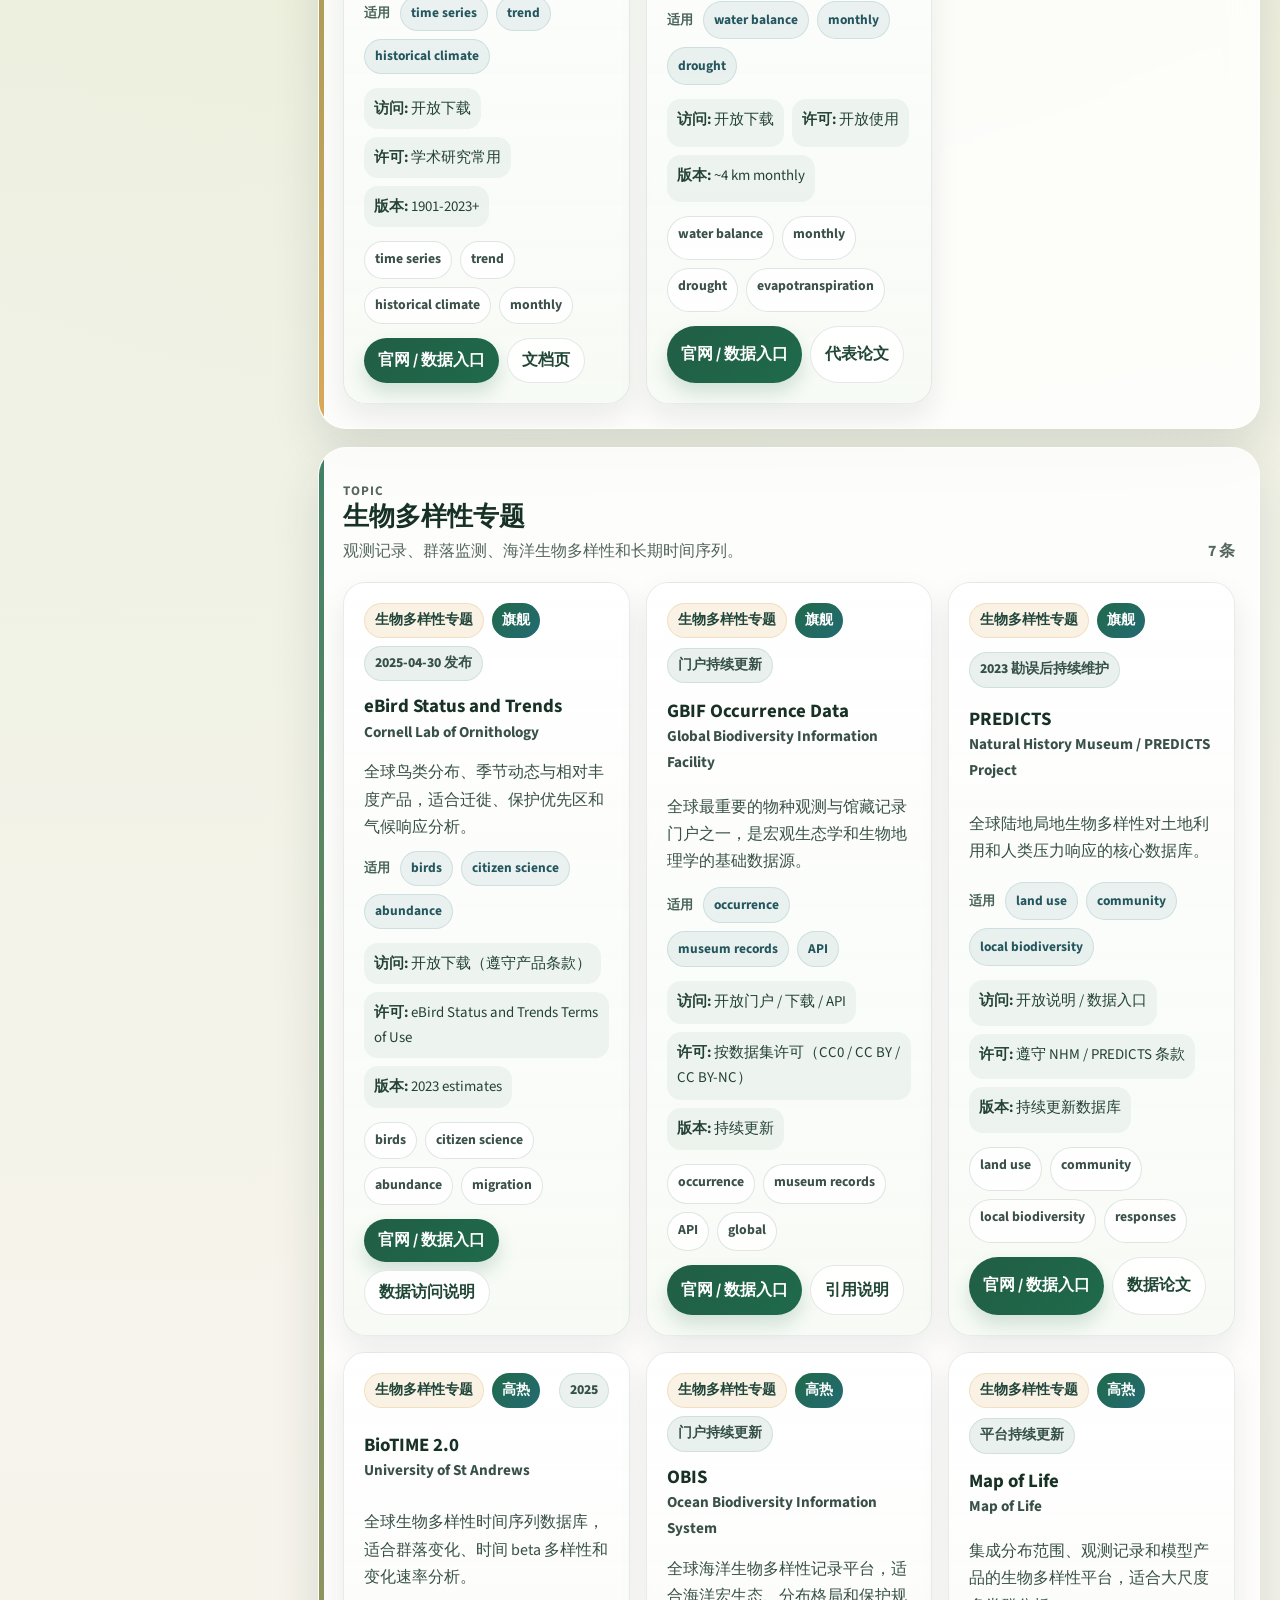
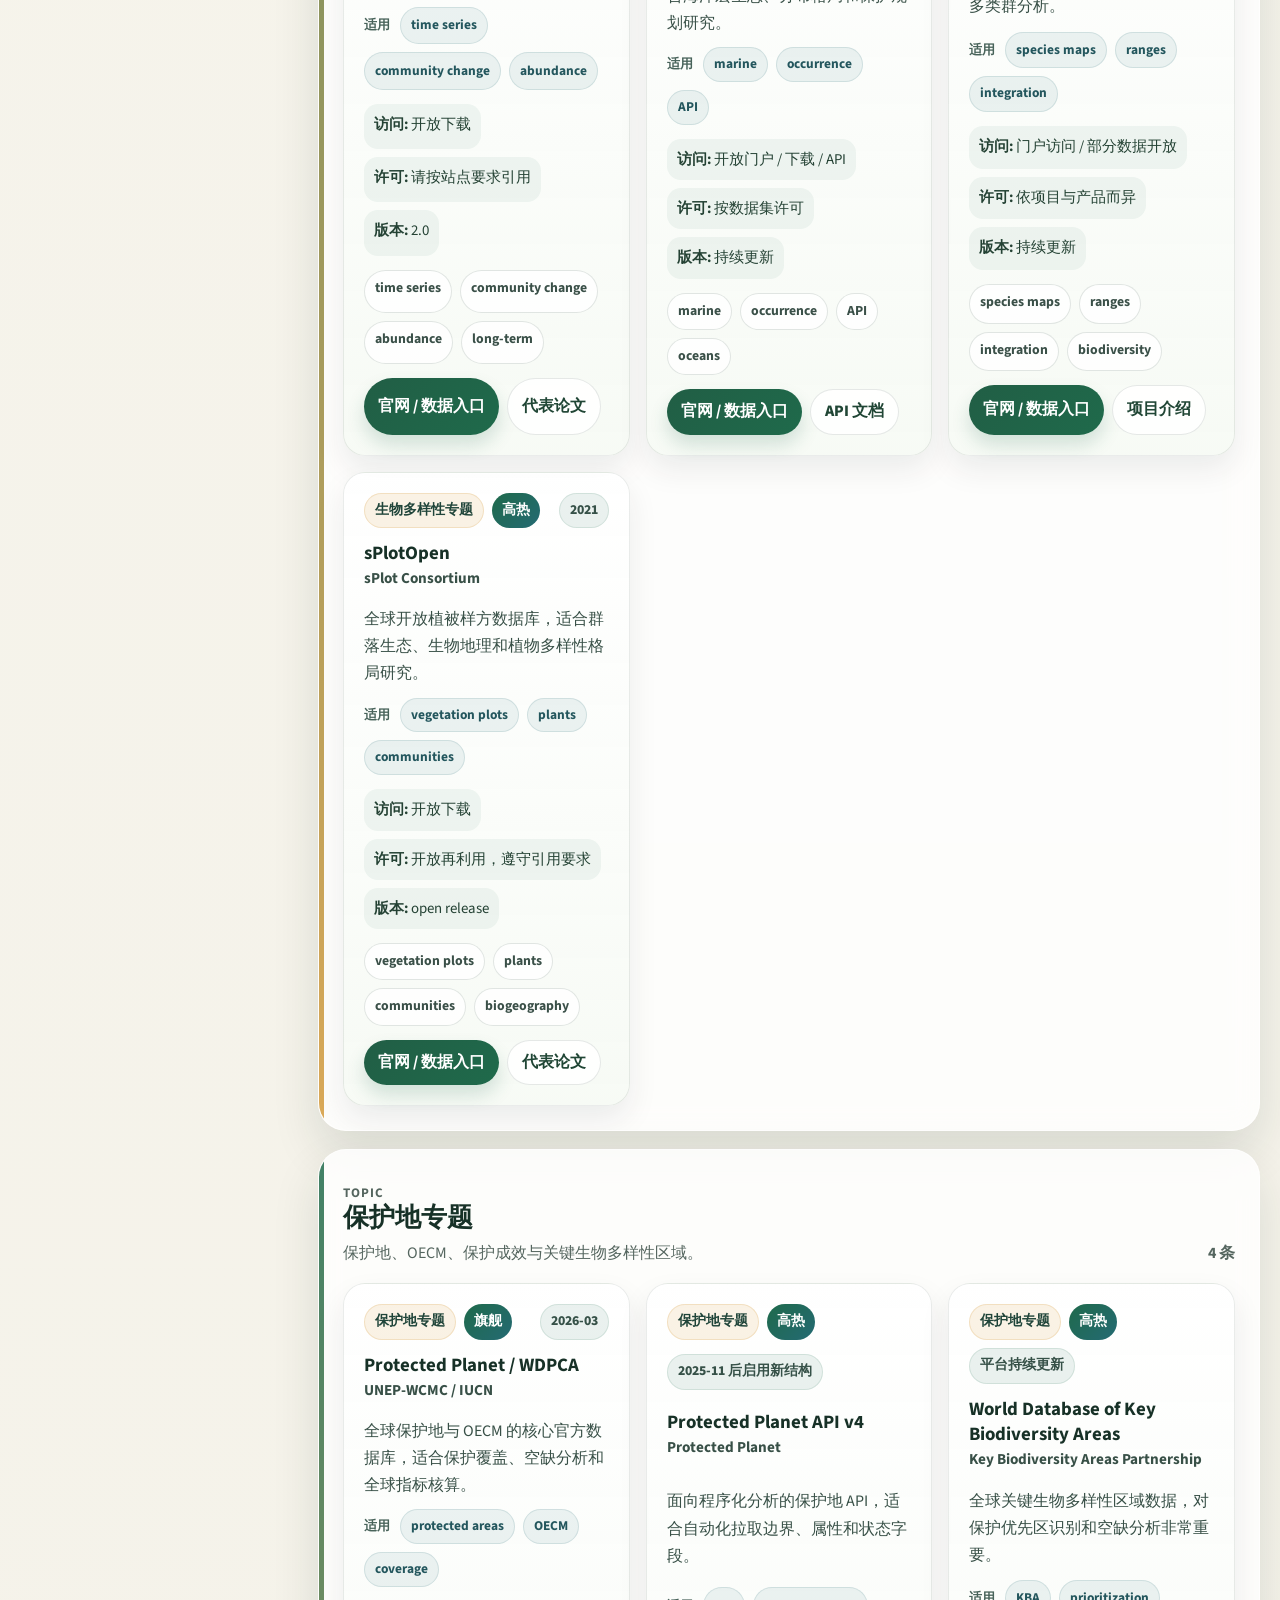
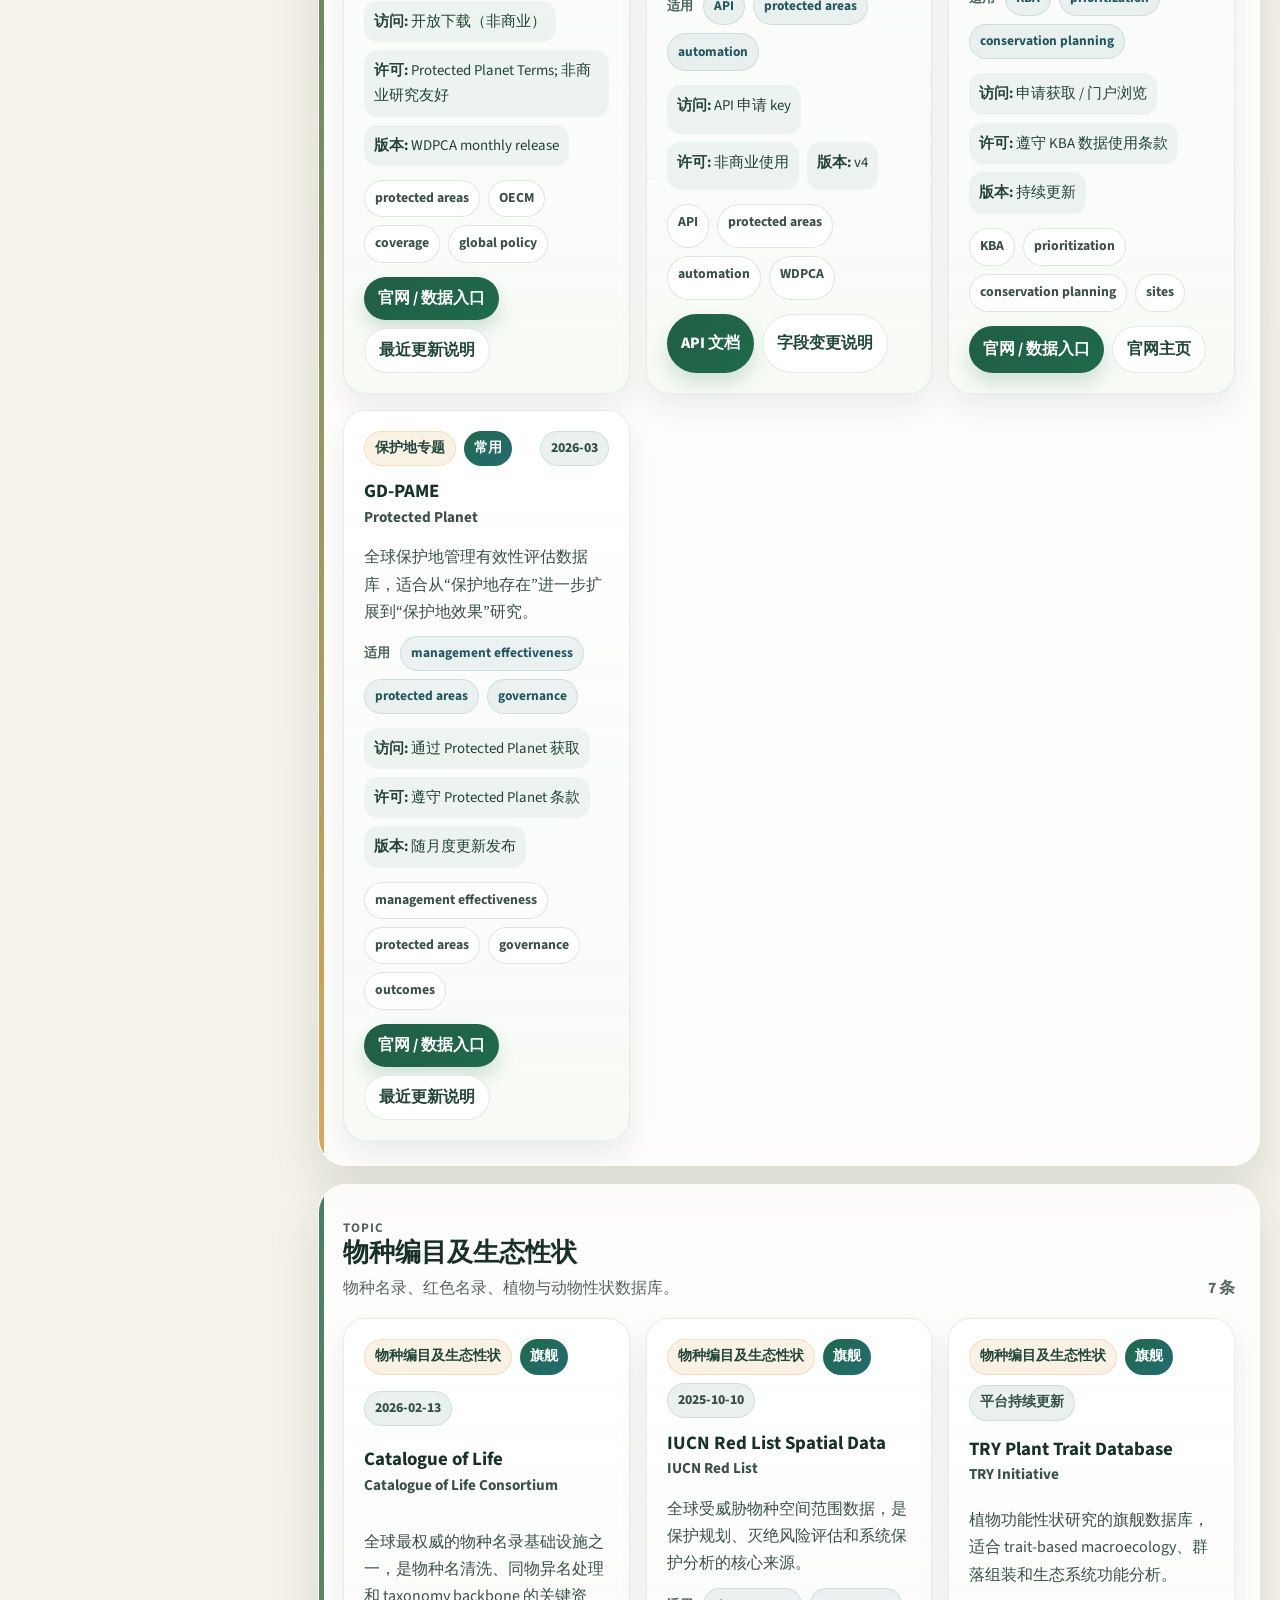
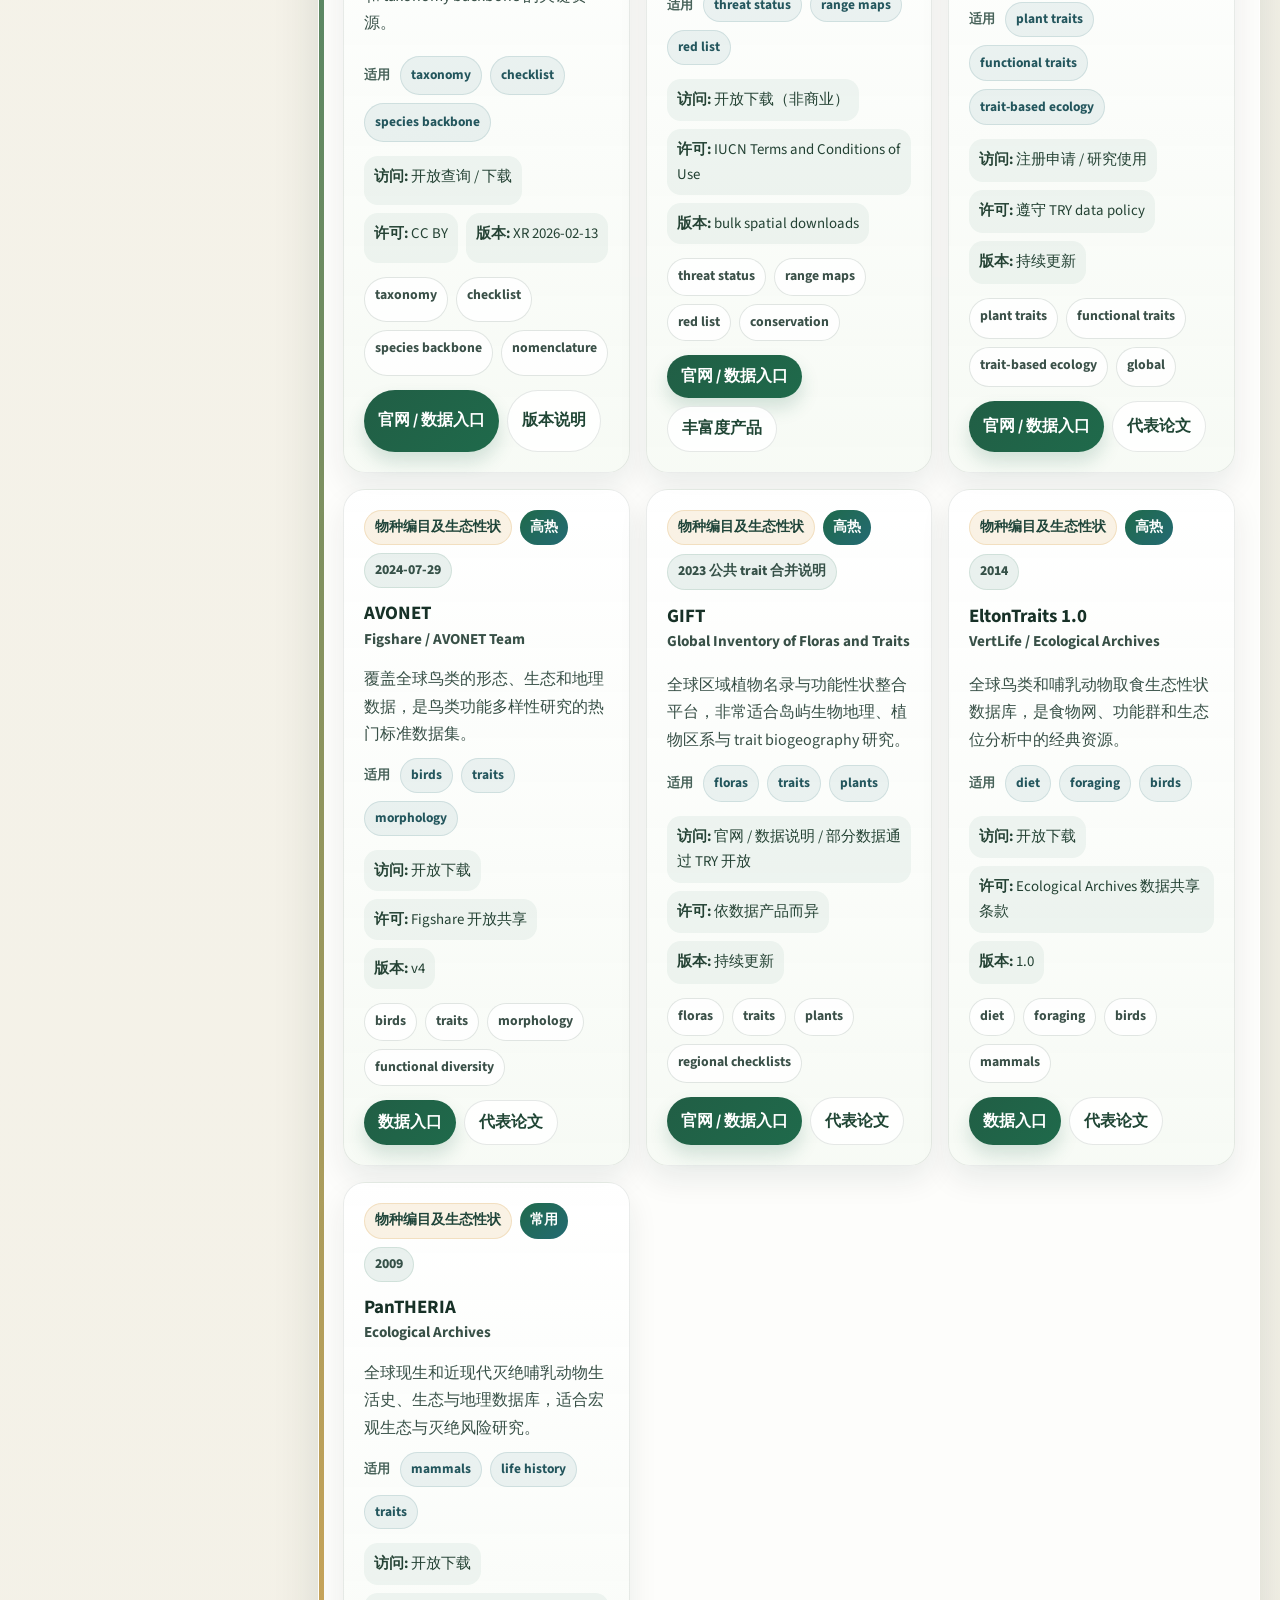
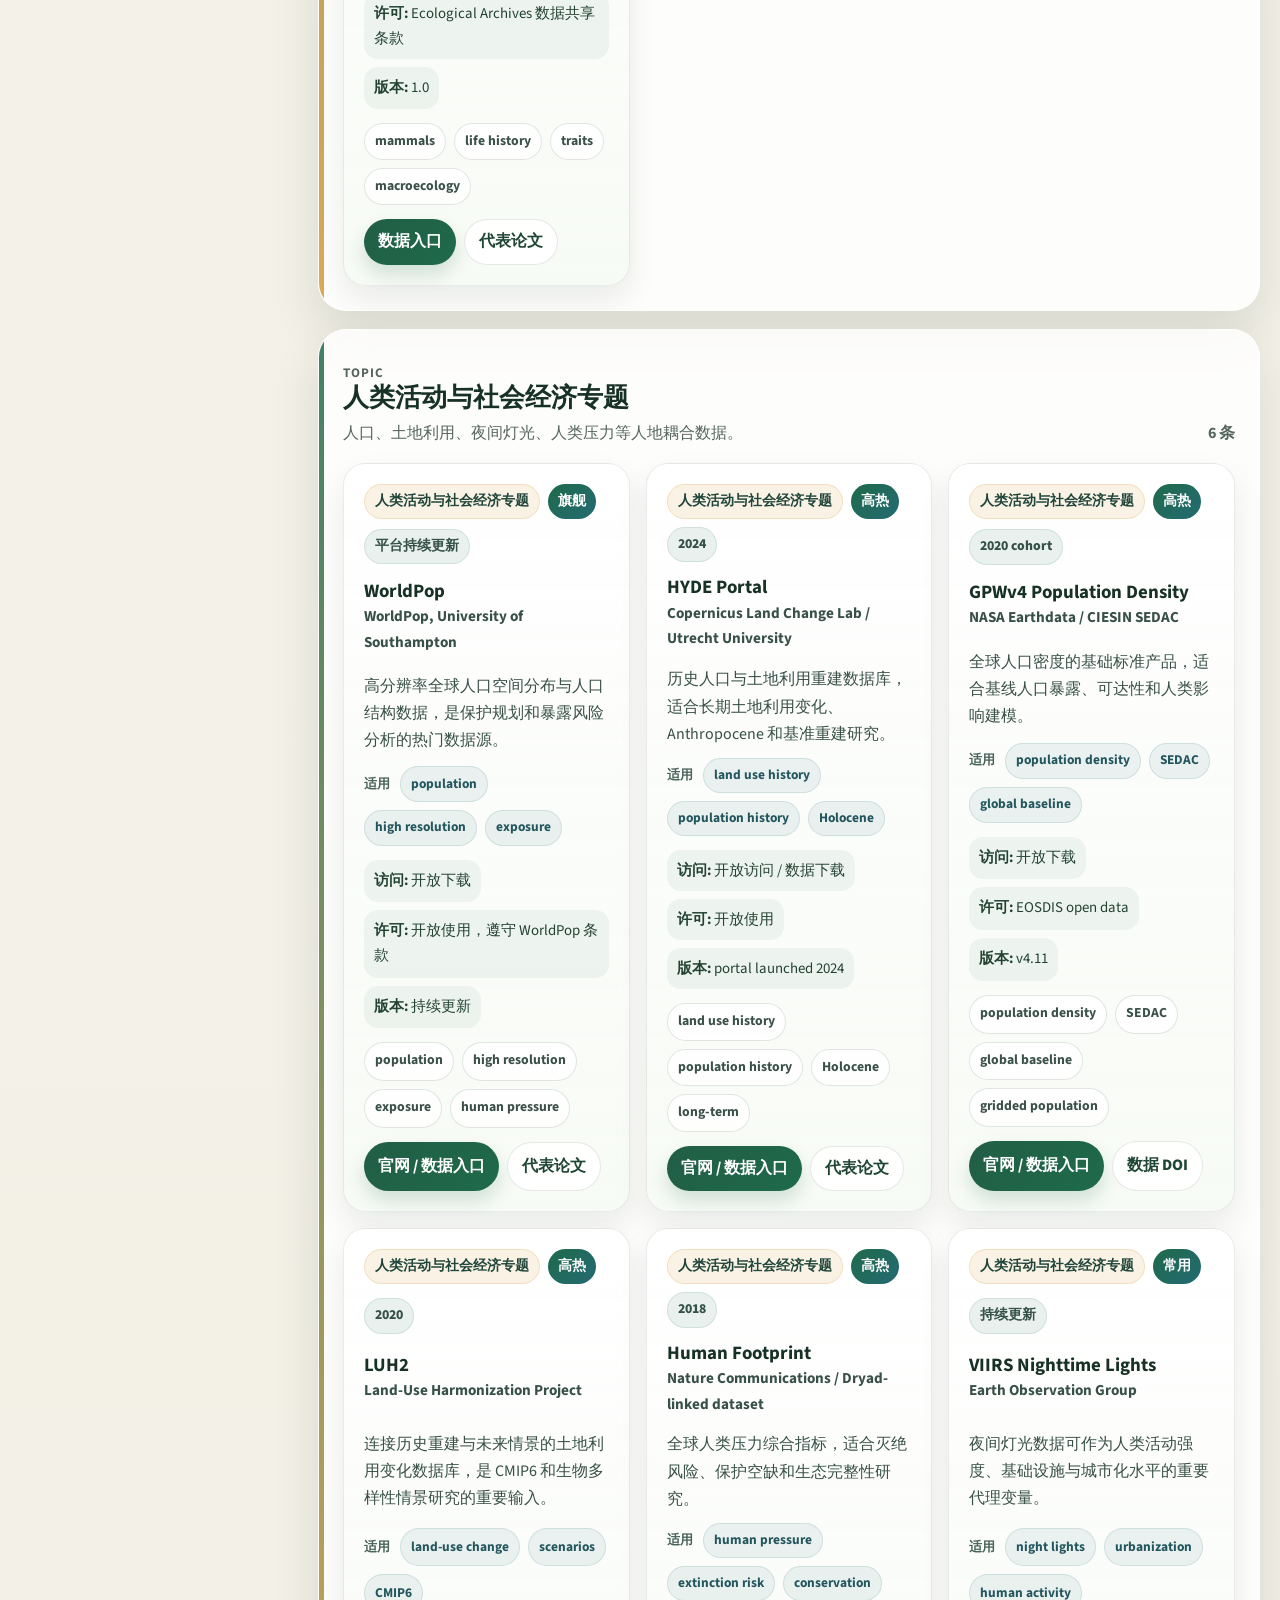
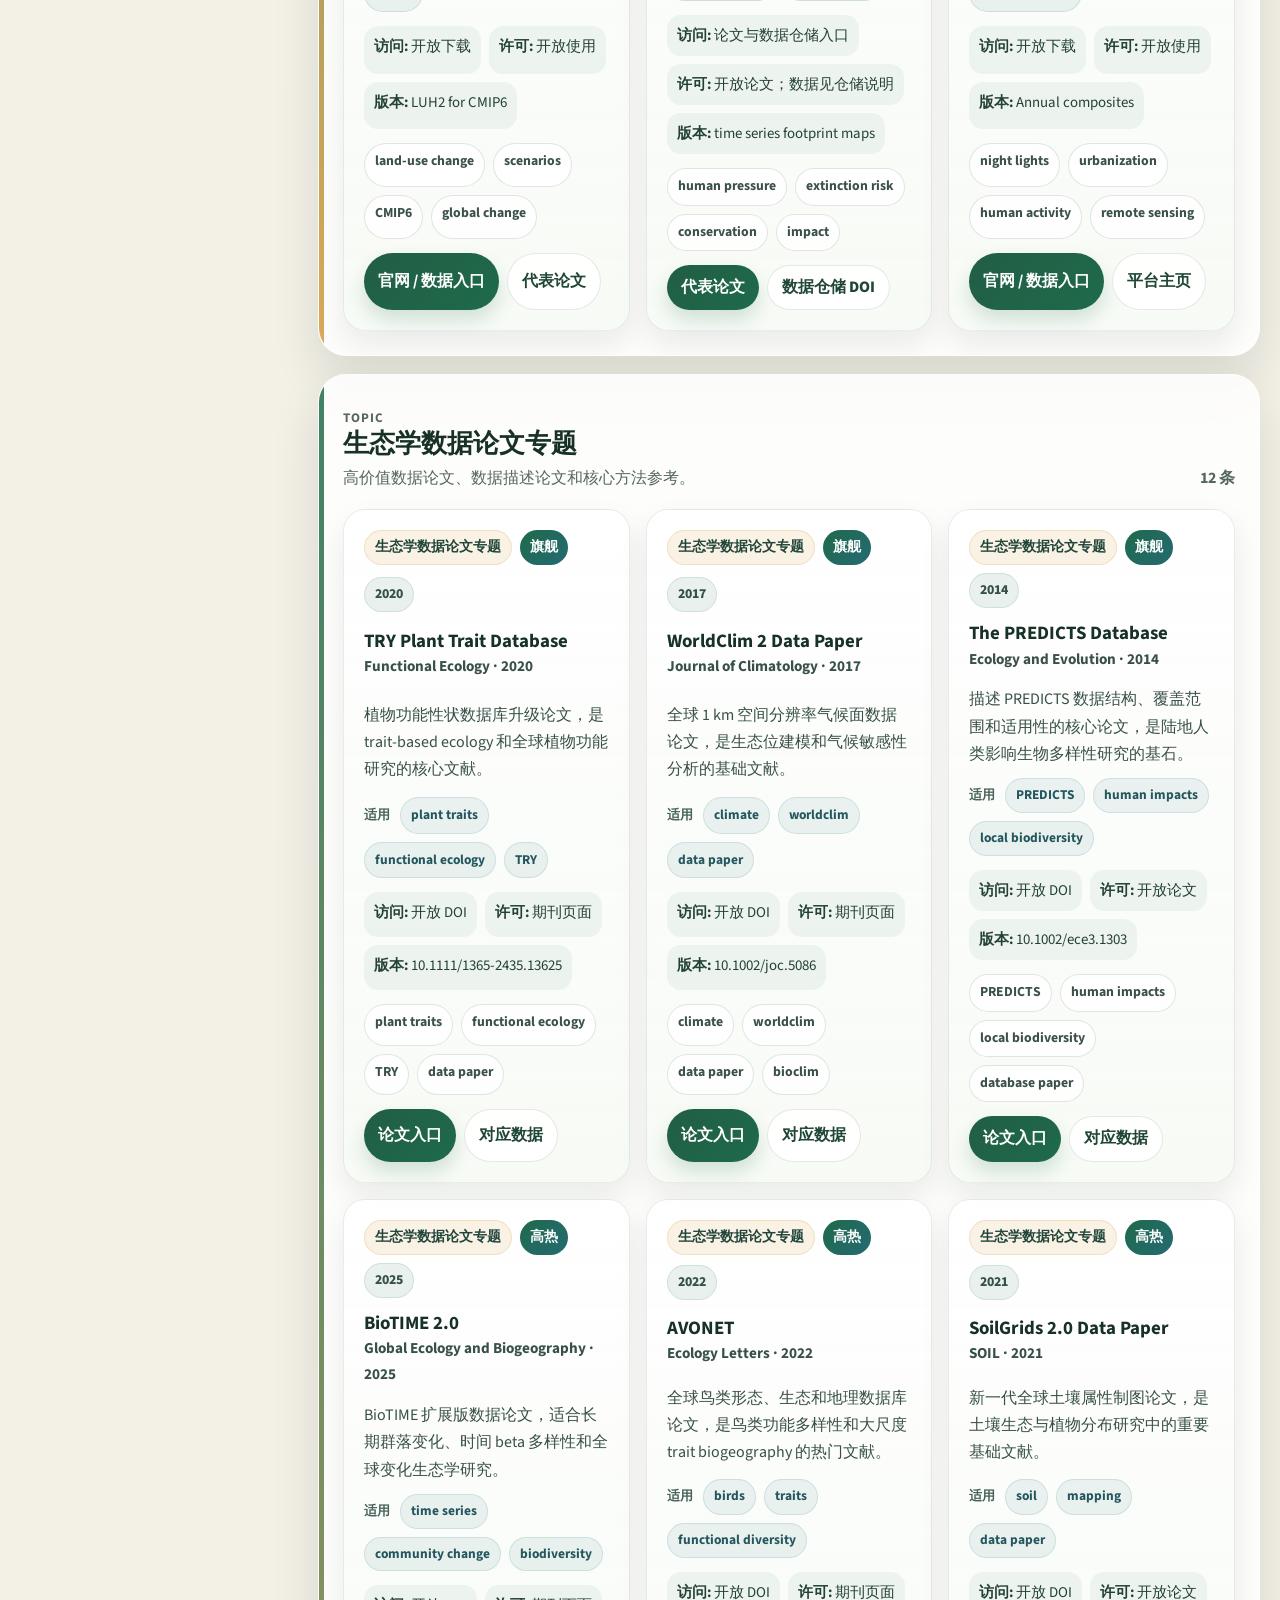
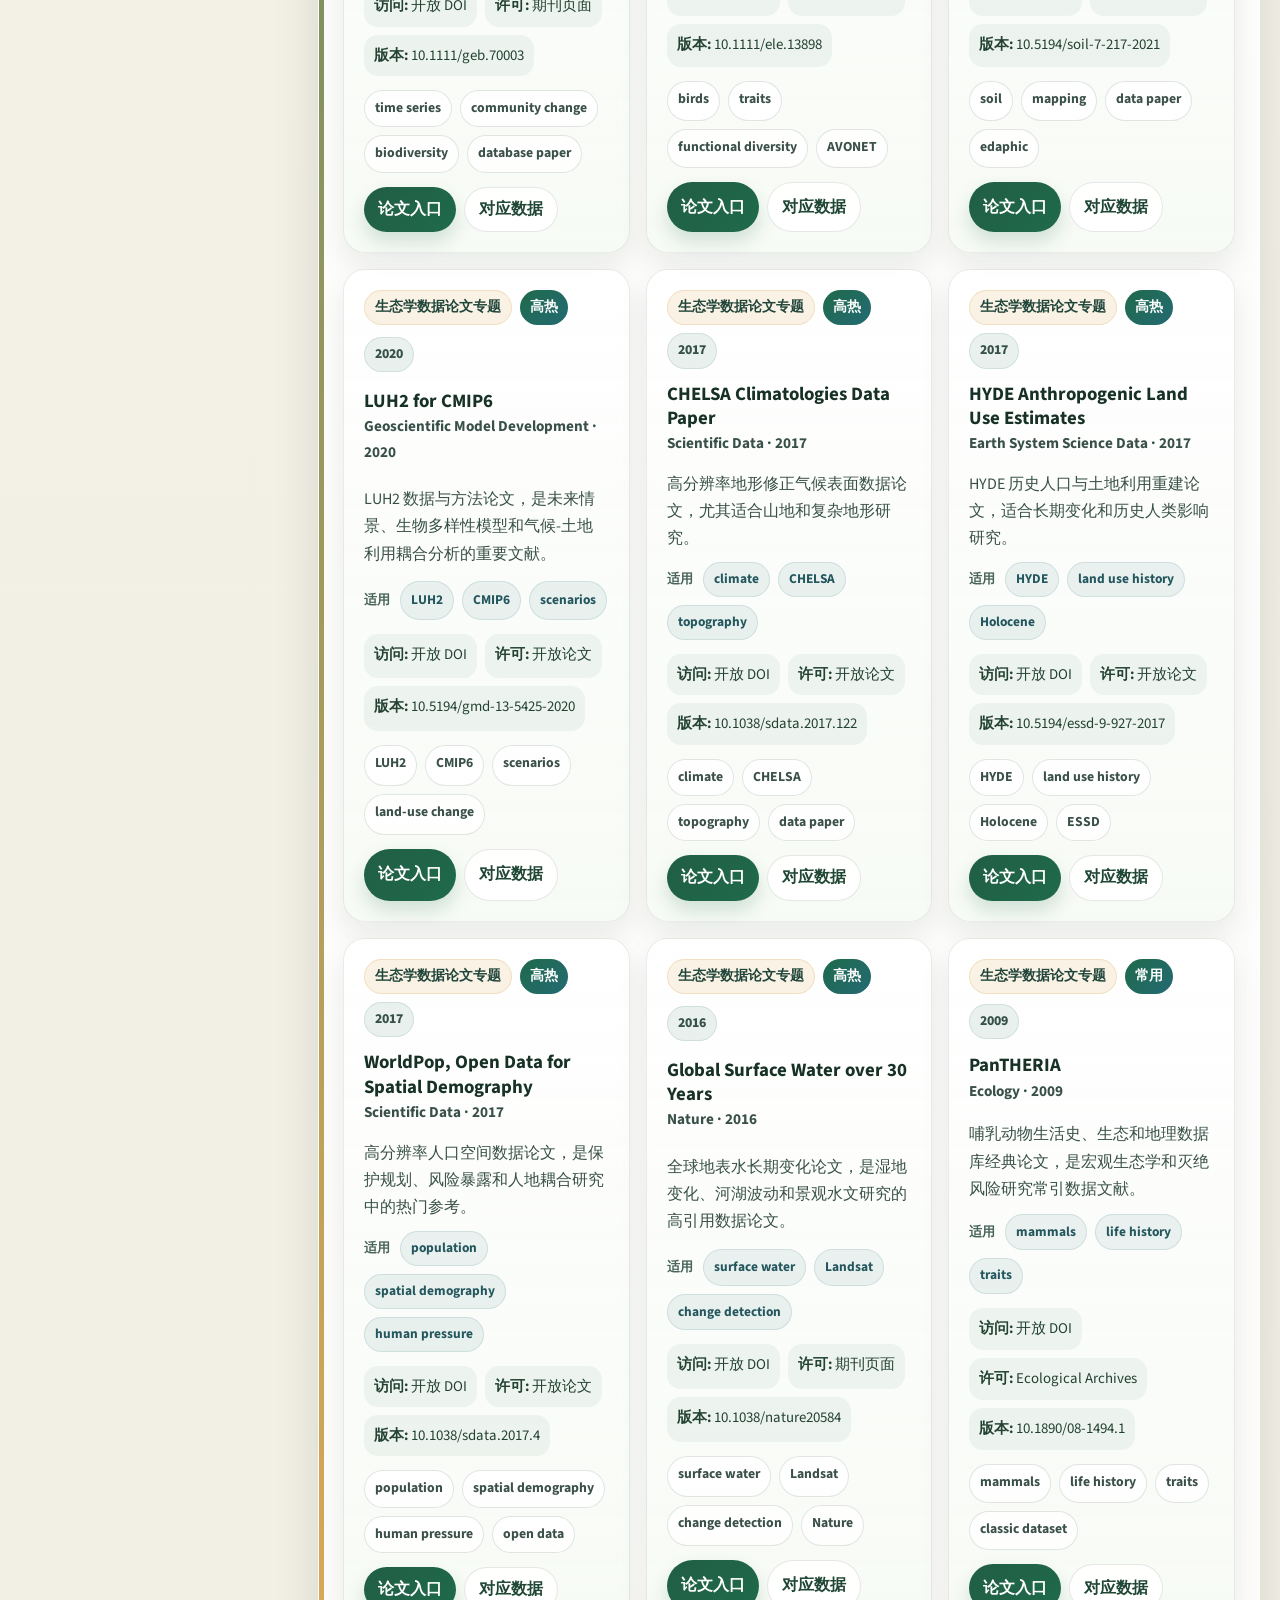
==== commit b7b70893: "Refine ecology data hub design and navigation" ====
--- a/ecology-data/index.html
+++ b/ecology-data/index.html
@@ -49,6 +49,10 @@
           保护地、物种编目与生态性状、人类活动与社会经济，以及高价值生态学数据论文。
         </p>
         <div class="hero-tags" id="heroTags"></div>
+        <div class="hero-actions-bar">
+          <a class="hero-cta hero-cta-primary" href="#browse" id="browseLink">开始浏览</a>
+          <a class="hero-cta hero-cta-secondary" href="#methodology" id="criteriaLink">查看筛选标准</a>
+        </div>
       </section>
 
       <aside class="hero-panel">
@@ -58,6 +62,13 @@
           <p id="legendDescription">默认在每个专题内按照“热度优先，其次时间”排序，也可切换为“时间优先”。</p>
           <ul id="legendList"></ul>
         </div>
+        <div class="featured-panel">
+          <div class="featured-panel-head">
+            <p class="eyebrow" id="featuredEyebrow">Curated Picks</p>
+            <h2 id="featuredTitle">旗舰资源速览</h2>
+          </div>
+          <div class="featured-stack" id="featuredStack"></div>
+        </div>
       </aside>
     </div>
   </header>
@@ -65,48 +76,89 @@
   <main class="container main-shell">
     <section class="intro-strip" id="introStrip"></section>
 
-    <section class="control-panel" aria-labelledby="controlsTitle">
-      <div class="control-head">
-        <div>
-          <p class="eyebrow" id="controlsEyebrow">Browse</p>
-          <h2 id="controlsTitle">按专题、热度和时间筛选</h2>
-        </div>
-        <p class="control-caption" id="resultSummary">正在载入资源清单…</p>
+    <div class="workspace-shell">
+      <aside class="side-rail">
+        <section class="side-card">
+          <div class="side-card-head">
+            <p class="eyebrow" id="navEyebrow">Topic Map</p>
+            <h2 id="navTitle">专题导航</h2>
+          </div>
+          <div class="topic-navigator" id="topicNavigator"></div>
+        </section>
+
+        <section class="side-card side-card-soft">
+          <div class="side-card-head">
+            <p class="eyebrow" id="focusEyebrow">Focus Tools</p>
+            <h2 id="focusTitle">快速收敛</h2>
+          </div>
+          <div class="toggle-group">
+            <label class="toggle-card" for="flagshipToggle">
+              <input id="flagshipToggle" type="checkbox" />
+              <span class="toggle-copy">
+                <strong id="flagshipToggleLabel">只看旗舰资源</strong>
+                <small id="flagshipToggleHint">保留最高优先级的核心资源。</small>
+              </span>
+            </label>
+            <label class="toggle-card" for="openToggle">
+              <input id="openToggle" type="checkbox" />
+              <span class="toggle-copy">
+                <strong id="openToggleLabel">优先开放入口</strong>
+                <small id="openToggleHint">隐藏需要复杂访问流程的资源。</small>
+              </span>
+            </label>
+          </div>
+        </section>
+      </aside>
+
+      <div class="content-rail">
+        <section class="control-panel" id="browse" aria-labelledby="controlsTitle">
+          <div class="control-head">
+            <div>
+              <p class="eyebrow" id="controlsEyebrow">Browse</p>
+              <h2 id="controlsTitle">按专题、热度和时间筛选</h2>
+            </div>
+            <div class="control-summary">
+              <p class="control-caption" id="resultSummary">正在载入资源清单…</p>
+              <button type="button" class="clear-btn" id="clearFiltersBtn">重置筛选</button>
+            </div>
+          </div>
+
+          <div class="control-grid">
+            <label class="search-box">
+              <span id="searchLabel">搜索关键词</span>
+              <input
+                id="searchInput"
+                type="search"
+                placeholder="输入数据源、机构、变量、方法或专题关键词"
+                autocomplete="off"
+              />
+            </label>
+
+            <label class="sort-box">
+              <span id="sortLabel">排序方式</span>
+              <select id="sortSelect">
+                <option value="heat" id="sortOptionHeat">热度优先</option>
+                <option value="recent" id="sortOptionRecent">时间优先</option>
+                <option value="name" id="sortOptionName">名称 A-Z</option>
+              </select>
+            </label>
+          </div>
+
+          <div class="filter-row" id="categoryFilters" aria-label="专题筛选"></div>
+          <div class="active-filters" id="activeFilters"></div>
+        </section>
+
+        <section class="resource-shell" id="resourceSections" aria-live="polite"></section>
+
+        <section class="methodology" id="methodology">
+          <div>
+            <p class="eyebrow" id="methodologyEyebrow">Curation Notes</p>
+            <h2 id="methodologyTitle">收录标准</h2>
+          </div>
+          <div class="method-grid" id="methodologyGrid"></div>
+        </section>
       </div>
-
-      <div class="control-grid">
-        <label class="search-box">
-          <span id="searchLabel">搜索关键词</span>
-          <input
-            id="searchInput"
-            type="search"
-            placeholder="输入数据源、机构、变量、方法或专题关键词"
-            autocomplete="off"
-          />
-        </label>
-
-        <label class="sort-box">
-          <span id="sortLabel">排序方式</span>
-          <select id="sortSelect">
-            <option value="heat" id="sortOptionHeat">热度优先</option>
-            <option value="recent" id="sortOptionRecent">时间优先</option>
-            <option value="name" id="sortOptionName">名称 A-Z</option>
-          </select>
-        </label>
-      </div>
-
-      <div class="filter-row" id="categoryFilters" aria-label="专题筛选"></div>
-    </section>
-
-    <section class="resource-shell" id="resourceSections" aria-live="polite"></section>
-
-    <section class="methodology">
-      <div>
-        <p class="eyebrow" id="methodologyEyebrow">Curation Notes</p>
-        <h2 id="methodologyTitle">收录标准</h2>
-      </div>
-      <div class="method-grid" id="methodologyGrid"></div>
-    </section>
+    </div>
   </main>
 
   <footer class="footer">
--- a/ecology-data/style.css
+++ b/ecology-data/style.css
@@ -216,6 +216,41 @@
   margin-top: 22px;
 }
 
+.hero-actions-bar {
+  display: flex;
+  flex-wrap: wrap;
+  gap: 12px;
+  margin-top: 22px;
+}
+
+.hero-cta {
+  display: inline-flex;
+  align-items: center;
+  justify-content: center;
+  min-height: 46px;
+  padding: 10px 18px;
+  border-radius: 999px;
+  text-decoration: none;
+  font-weight: 800;
+  transition: transform 0.18s ease, box-shadow 0.18s ease, border-color 0.18s ease;
+}
+
+.hero-cta:hover {
+  transform: translateY(-1px);
+}
+
+.hero-cta-primary {
+  color: #fff;
+  background: linear-gradient(135deg, #215e45, #1f6a4b);
+  box-shadow: 0 14px 24px rgba(31, 106, 75, 0.18);
+}
+
+.hero-cta-secondary {
+  color: #204635;
+  background: rgba(255, 255, 255, 0.94);
+  border: 1px solid rgba(23, 49, 39, 0.12);
+}
+
 .hero-tags span,
 .filter-chip,
 .meta-tag {
@@ -278,6 +313,69 @@
   padding-left: 18px;
 }
 
+.hero-panel {
+  display: grid;
+  gap: 14px;
+}
+
+.featured-panel {
+  padding: 18px;
+  border-radius: 22px;
+  background:
+    linear-gradient(165deg, rgba(29, 90, 64, 0.95), rgba(20, 63, 58, 0.92)),
+    radial-gradient(circle at top right, rgba(255, 216, 138, 0.3), transparent 35%);
+  color: #eff7f1;
+  box-shadow: inset 0 1px 0 rgba(255, 255, 255, 0.08);
+}
+
+.featured-panel .eyebrow,
+.featured-panel h2 {
+  color: #f8fcf8;
+}
+
+.featured-panel-head h2 {
+  margin: 0;
+  font-size: 1.28rem;
+}
+
+.featured-stack {
+  display: grid;
+  gap: 10px;
+  margin-top: 14px;
+}
+
+.featured-item {
+  display: grid;
+  gap: 6px;
+  padding: 12px 14px;
+  border-radius: 18px;
+  background: rgba(255, 255, 255, 0.08);
+  border: 1px solid rgba(255, 255, 255, 0.1);
+  text-decoration: none;
+}
+
+.featured-item:hover {
+  background: rgba(255, 255, 255, 0.12);
+}
+
+.featured-topic {
+  font-size: 0.8rem;
+  letter-spacing: 0.04em;
+  text-transform: uppercase;
+  color: rgba(241, 247, 243, 0.72);
+  font-weight: 700;
+}
+
+.featured-item strong {
+  font-size: 1rem;
+  line-height: 1.35;
+}
+
+.featured-item span:last-child {
+  color: rgba(241, 247, 243, 0.86);
+  font-size: 0.92rem;
+}
+
 .main-shell {
   padding-bottom: 44px;
 }
@@ -308,6 +406,133 @@
   color: #395047;
 }
 
+.workspace-shell {
+  display: grid;
+  grid-template-columns: 280px minmax(0, 1fr);
+  gap: 18px;
+  align-items: start;
+}
+
+.side-rail {
+  position: sticky;
+  top: 18px;
+  display: grid;
+  gap: 16px;
+}
+
+.side-card {
+  padding: 20px;
+  border-radius: 24px;
+  background: rgba(255, 255, 255, 0.78);
+  border: 1px solid rgba(23, 49, 39, 0.08);
+  box-shadow: var(--shadow-soft);
+  backdrop-filter: blur(14px);
+}
+
+.side-card-soft {
+  background: linear-gradient(180deg, rgba(247, 250, 246, 0.94), rgba(255, 249, 239, 0.86));
+}
+
+.side-card-head h2 {
+  font-family: "Fraunces", "Source Serif 4", serif;
+  margin: 0;
+  font-size: 1.3rem;
+  line-height: 1.15;
+}
+
+.topic-navigator,
+.toggle-group {
+  display: grid;
+  gap: 10px;
+  margin-top: 14px;
+}
+
+.topic-link {
+  width: 100%;
+  display: flex;
+  align-items: center;
+  justify-content: space-between;
+  gap: 12px;
+  padding: 12px 14px;
+  border-radius: 18px;
+  border: 1px solid rgba(23, 49, 39, 0.08);
+  background: rgba(255, 255, 255, 0.92);
+  color: #223c32;
+  font: inherit;
+  text-align: left;
+  cursor: pointer;
+  transition: transform 0.18s ease, background-color 0.18s ease, border-color 0.18s ease;
+}
+
+.topic-link:hover,
+.topic-link.is-active {
+  transform: translateY(-1px);
+  background: rgba(31, 106, 75, 0.1);
+  border-color: rgba(31, 106, 75, 0.24);
+}
+
+.topic-link-label {
+  display: grid;
+  gap: 2px;
+}
+
+.topic-link-label strong {
+  font-size: 0.96rem;
+}
+
+.topic-link-label span {
+  font-size: 0.84rem;
+  color: #5a6b63;
+}
+
+.topic-link-count {
+  flex: 0 0 auto;
+  min-width: 36px;
+  min-height: 36px;
+  display: inline-flex;
+  align-items: center;
+  justify-content: center;
+  border-radius: 999px;
+  background: rgba(31, 106, 75, 0.12);
+  font-weight: 800;
+  color: #1d5a40;
+}
+
+.toggle-card {
+  display: flex;
+  gap: 12px;
+  align-items: flex-start;
+  padding: 14px;
+  border-radius: 18px;
+  border: 1px solid rgba(23, 49, 39, 0.08);
+  background: rgba(255, 255, 255, 0.84);
+  cursor: pointer;
+}
+
+.toggle-card input {
+  margin-top: 4px;
+  accent-color: #1f6a4b;
+}
+
+.toggle-copy {
+  display: grid;
+  gap: 4px;
+}
+
+.toggle-copy strong {
+  font-size: 0.96rem;
+}
+
+.toggle-copy small {
+  color: #5b6d64;
+  font-size: 0.84rem;
+}
+
+.content-rail {
+  display: grid;
+  gap: 18px;
+}
+
 .control-panel {
   border-radius: 28px;
   padding: 26px;
@@ -329,6 +554,30 @@
   margin: 0;
   color: var(--muted);
   font-weight: 600;
+}
+
+.control-summary {
+  display: flex;
+  align-items: center;
+  gap: 12px;
+  flex-wrap: wrap;
+  justify-content: flex-end;
+}
+
+.clear-btn {
+  border: 1px solid rgba(23, 49, 39, 0.12);
+  background: rgba(255, 255, 255, 0.92);
+  color: #274236;
+  min-height: 40px;
+  padding: 8px 14px;
+  border-radius: 999px;
+  font: inherit;
+  font-weight: 700;
+  cursor: pointer;
+}
+
+.clear-btn:hover {
+  background: rgba(31, 106, 75, 0.08);
 }
 
 .control-grid {
@@ -371,6 +620,27 @@
   margin-top: 18px;
 }
 
+.active-filters {
+  display: flex;
+  flex-wrap: wrap;
+  gap: 8px;
+  margin-top: 16px;
+  min-height: 20px;
+}
+
+.active-pill {
+  display: inline-flex;
+  align-items: center;
+  min-height: 34px;
+  padding: 6px 12px;
+  border-radius: 999px;
+  background: rgba(31, 106, 75, 0.09);
+  border: 1px solid rgba(31, 106, 75, 0.12);
+  color: #1d5a40;
+  font-size: 0.88rem;
+  font-weight: 800;
+}
+
 .filter-chip {
   border: 1px solid rgba(23, 49, 39, 0.11);
   padding: 9px 14px;
@@ -398,6 +668,17 @@
 .resource-section {
   border-radius: 28px;
   padding: 24px;
+  position: relative;
+  overflow: hidden;
+}
+
+.resource-section::before {
+  content: "";
+  position: absolute;
+  inset: 0 auto 0 0;
+  width: 5px;
+  background: linear-gradient(180deg, var(--forest), var(--sand));
+  opacity: 0.85;
 }
 
 .section-head {
@@ -434,12 +715,22 @@
 .resource-card {
   display: grid;
   gap: 14px;
-  padding: 18px;
+  padding: 20px;
   border-radius: 22px;
   background: linear-gradient(180deg, rgba(255, 255, 255, 0.96), rgba(246, 250, 244, 0.9));
   border: 1px solid rgba(23, 49, 39, 0.09);
   box-shadow: var(--shadow-soft);
   min-height: 100%;
+  position: relative;
+}
+
+.resource-card::after {
+  content: "";
+  position: absolute;
+  inset: 0;
+  border-radius: inherit;
+  pointer-events: none;
+  box-shadow: inset 0 1px 0 rgba(255, 255, 255, 0.6);
 }
 
 .card-top,
@@ -451,8 +742,20 @@
   gap: 8px;
 }
 
+.card-top {
+  justify-content: space-between;
+  align-items: flex-start;
+}
+
+.card-top-left {
+  display: flex;
+  flex-wrap: wrap;
+  gap: 8px;
+}
+
 .heat-badge,
-.date-badge {
+.date-badge,
+.topic-badge {
   display: inline-flex;
   align-items: center;
   min-height: 30px;
@@ -473,6 +776,12 @@
   border: 1px solid rgba(31, 106, 75, 0.12);
 }
 
+.topic-badge {
+  color: #20453a;
+  background: rgba(219, 166, 71, 0.14);
+  border: 1px solid rgba(212, 154, 59, 0.22);
+}
+
 .resource-card h3 {
   margin: 0;
   font-size: 1.18rem;
@@ -489,6 +798,40 @@
 .resource-card p {
   margin: 0;
   color: #385047;
+}
+
+.card-summary {
+  display: grid;
+  gap: 10px;
+}
+
+.card-use-row {
+  display: flex;
+  flex-wrap: wrap;
+  gap: 8px;
+}
+
+.use-label {
+  display: inline-flex;
+  align-items: center;
+  min-height: 30px;
+  padding: 5px 2px 5px 0;
+  color: #48635a;
+  font-size: 0.84rem;
+  font-weight: 800;
+}
+
+.use-case {
+  display: inline-flex;
+  align-items: center;
+  min-height: 30px;
+  padding: 5px 10px;
+  border-radius: 999px;
+  background: rgba(36, 106, 115, 0.08);
+  border: 1px solid rgba(36, 106, 115, 0.14);
+  color: #23565d;
+  font-size: 0.84rem;
+  font-weight: 700;
 }
 
 .fact {
@@ -544,7 +887,6 @@
 }
 
 .methodology {
-  margin-top: 18px;
   border-radius: 28px;
   padding: 24px;
 }
@@ -608,6 +950,15 @@
     grid-template-columns: 1fr;
   }
 
+  .workspace-shell {
+    grid-template-columns: 1fr;
+  }
+
+  .side-rail {
+    position: static;
+    grid-template-columns: repeat(2, minmax(0, 1fr));
+  }
+
   .control-grid {
     grid-template-columns: 1fr;
   }
@@ -615,7 +966,8 @@
   .footer-inner,
   .site-bar,
   .section-head,
-  .control-head {
+  .control-head,
+  .page-tools {
     flex-direction: column;
     align-items: flex-start;
   }
@@ -628,6 +980,7 @@
 
   .hero-copy,
   .hero-panel,
+  .side-card,
   .control-panel,
   .resource-section,
   .methodology {
@@ -639,6 +992,10 @@
     grid-template-columns: 1fr;
   }
 
+  .side-rail {
+    grid-template-columns: 1fr;
+  }
+
   .resource-card {
     padding: 16px;
   }
@@ -646,4 +1003,9 @@
   .hero-copy h1 {
     font-size: clamp(2rem, 11vw, 2.8rem);
   }
-}
+
+  .hero-actions-bar,
+  .control-summary {
+    width: 100%;
+  }
+}
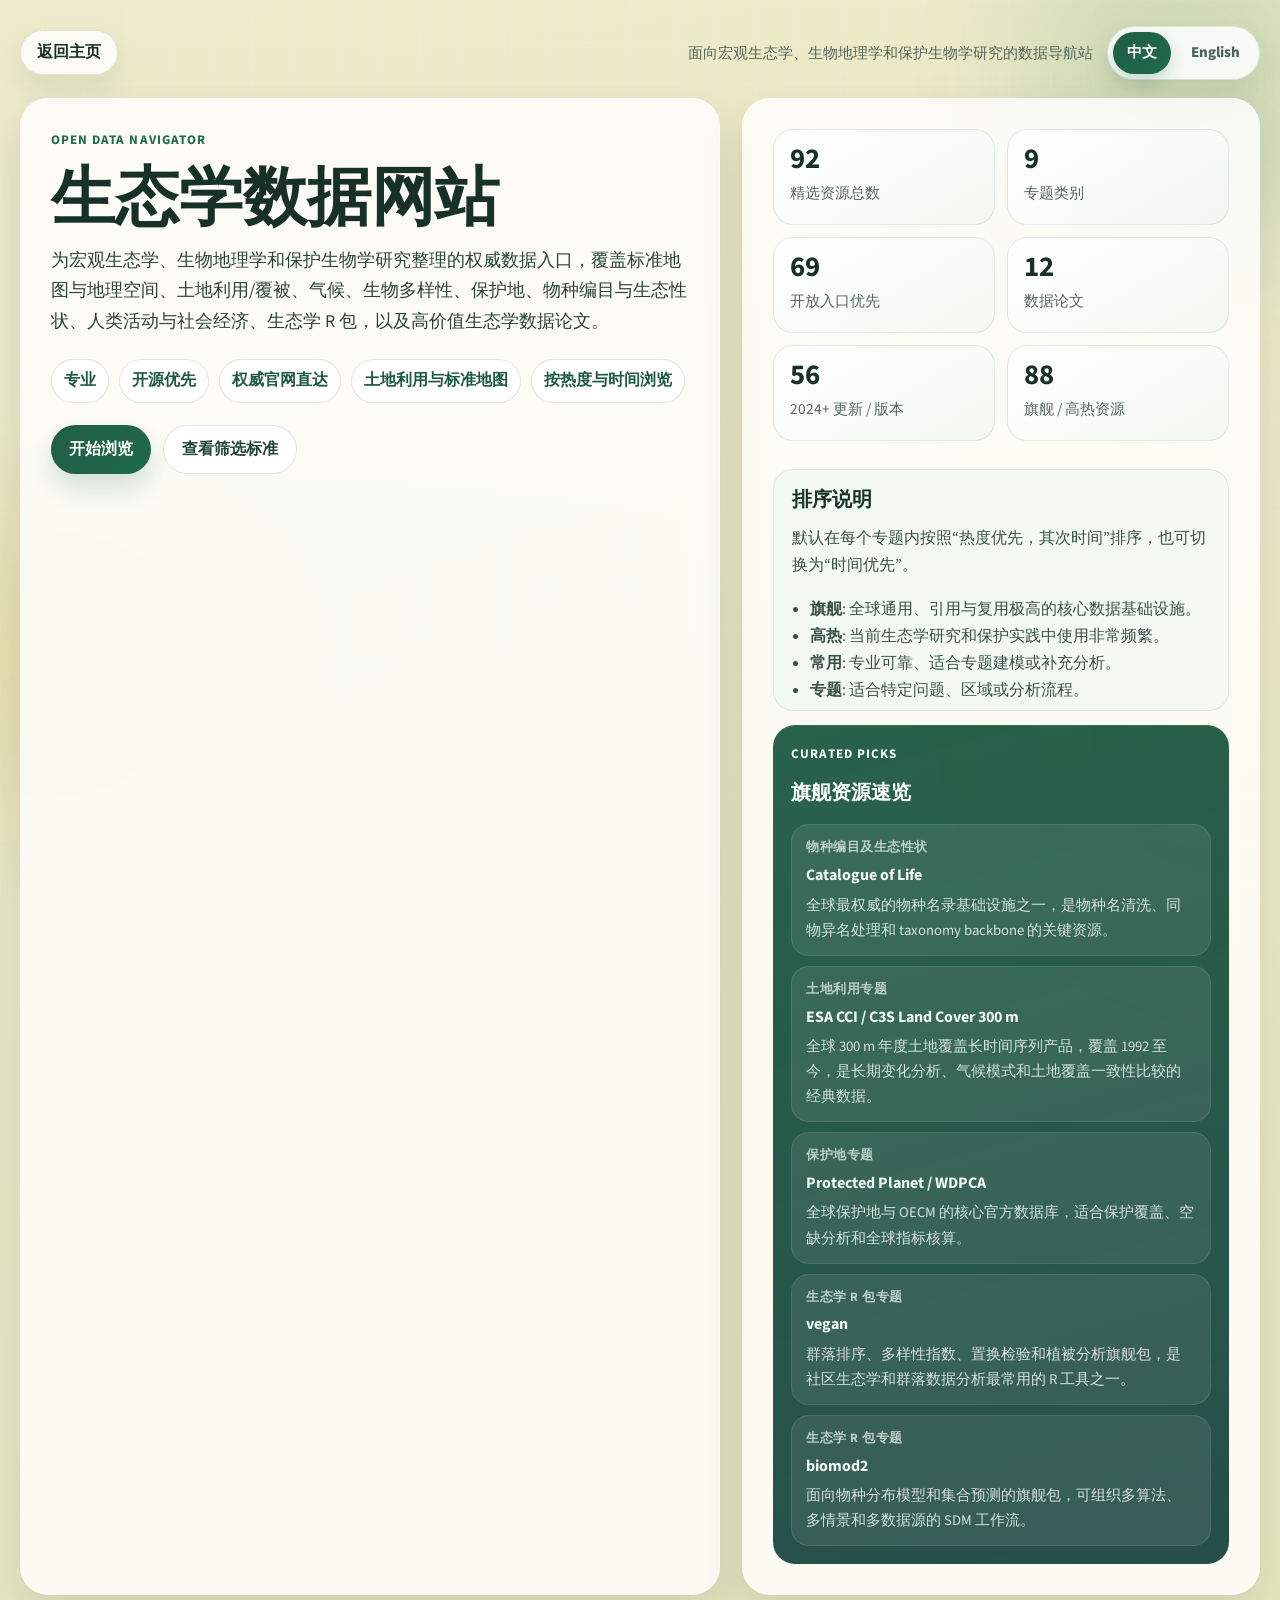
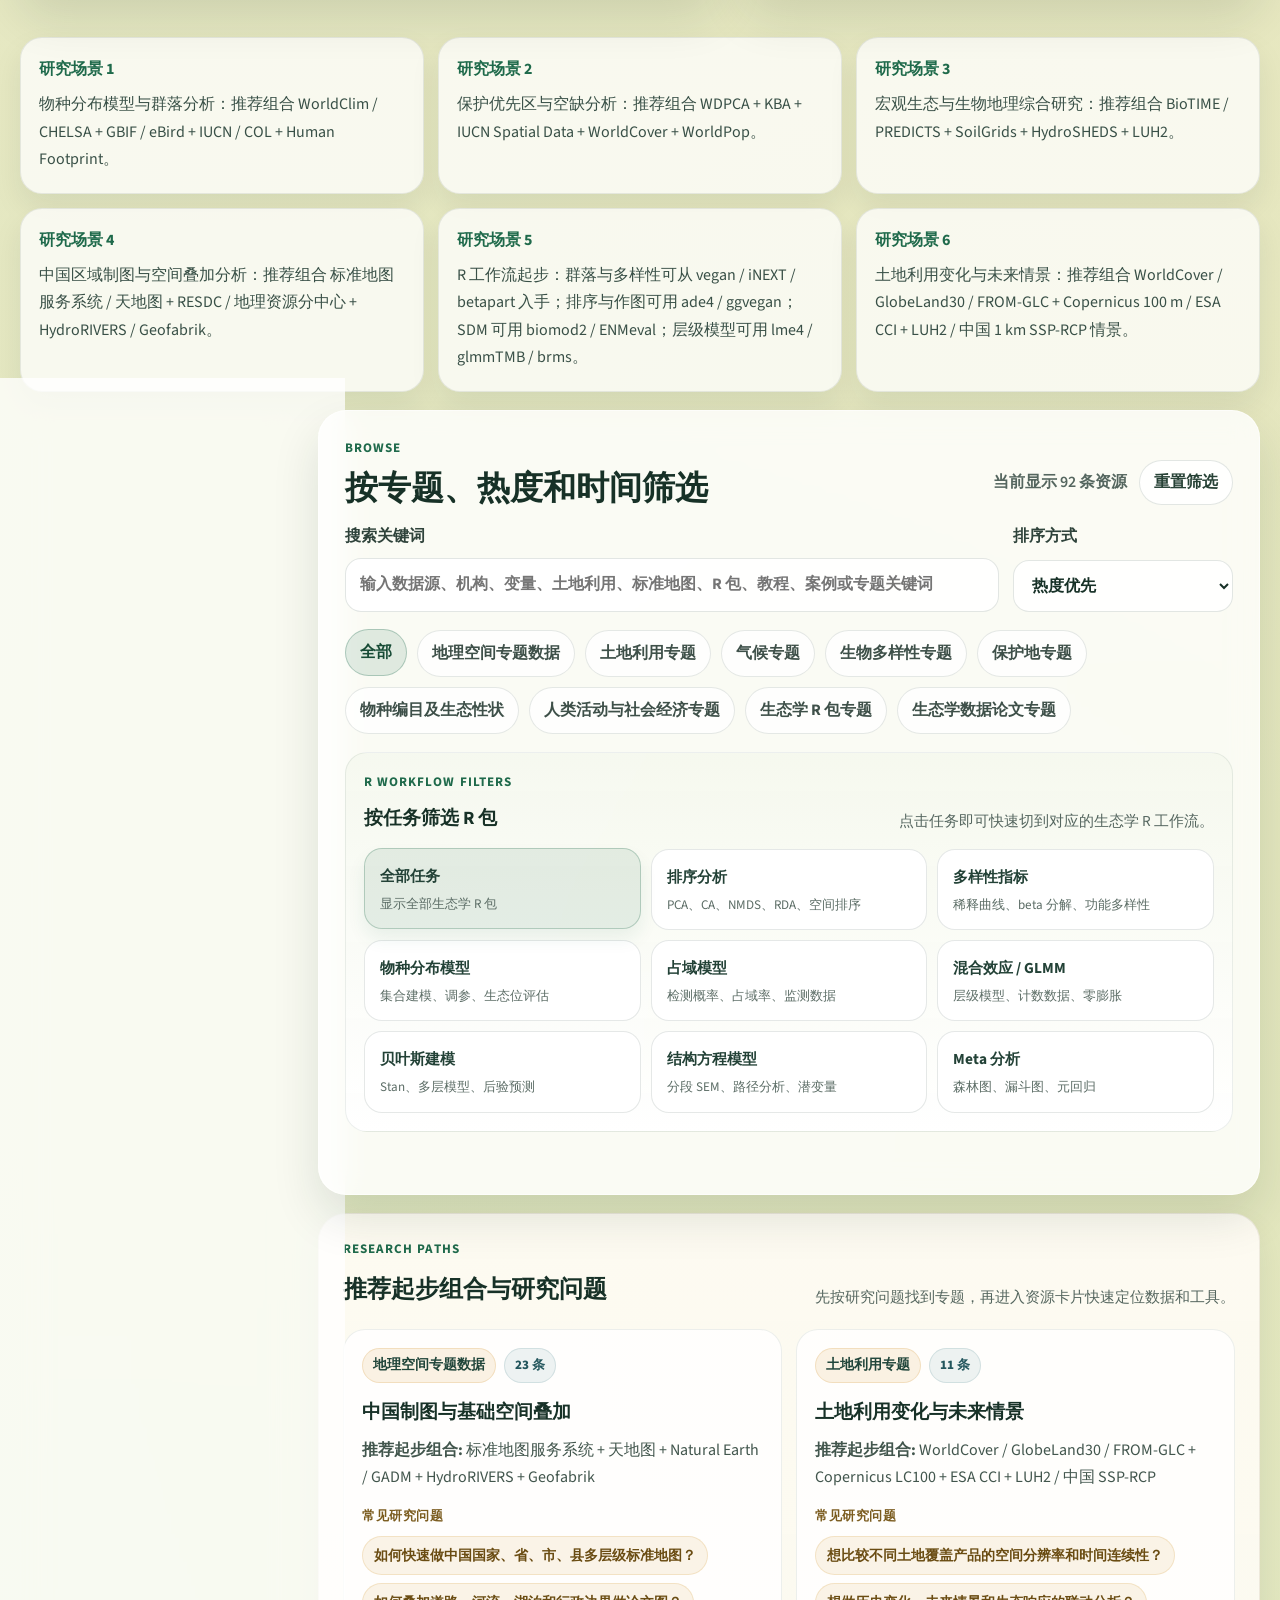
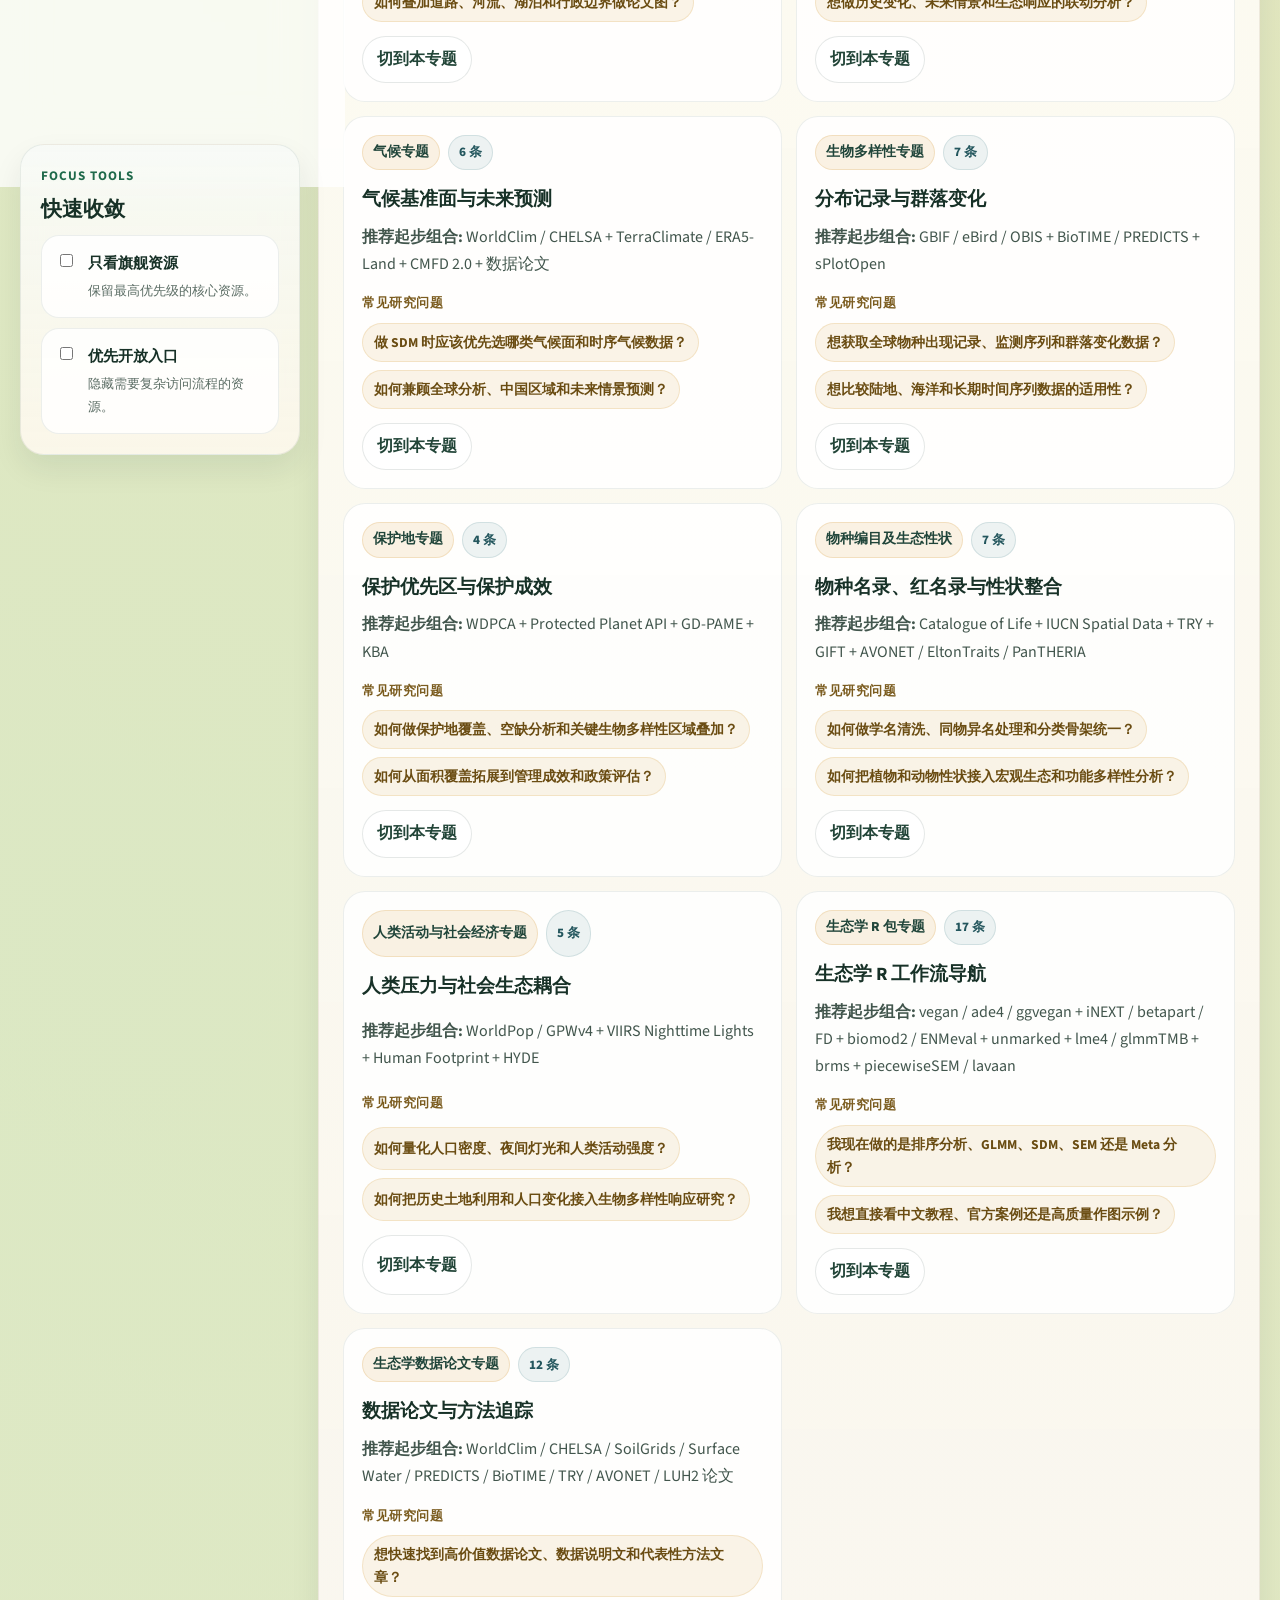
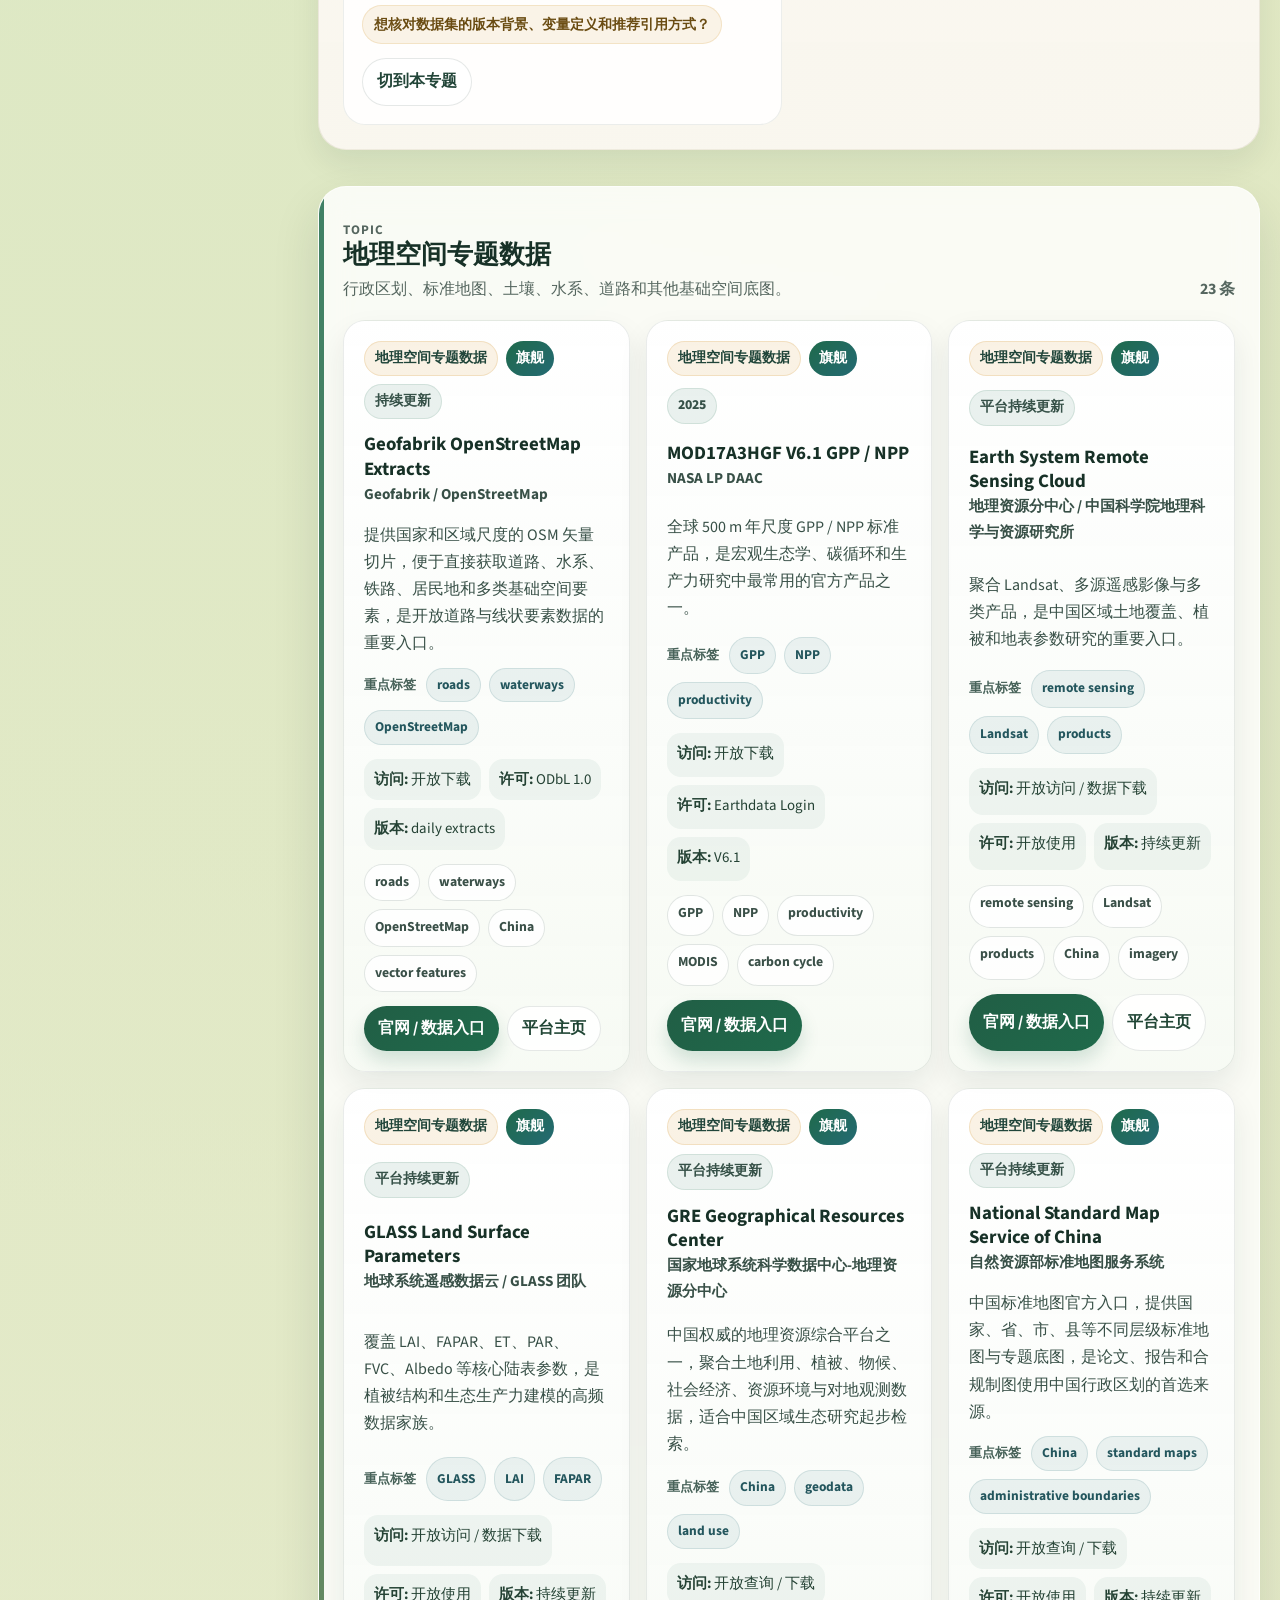
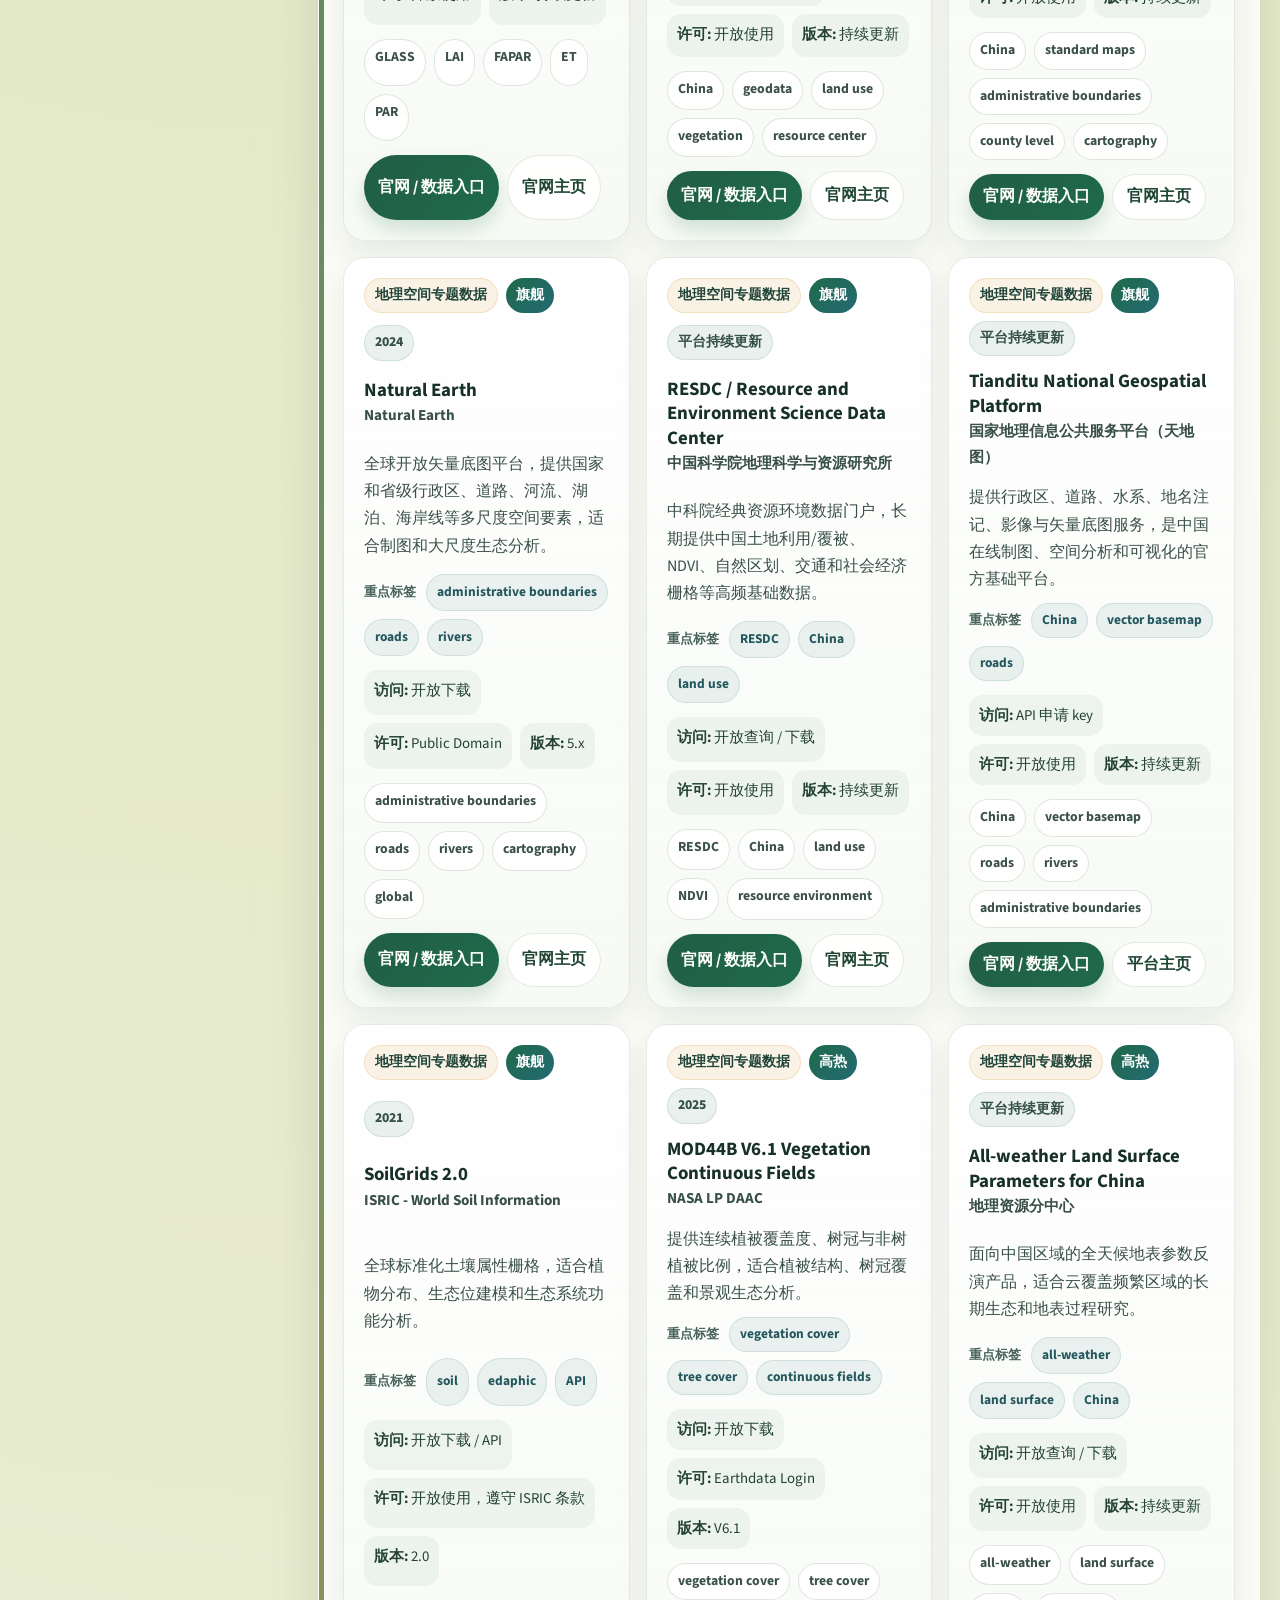
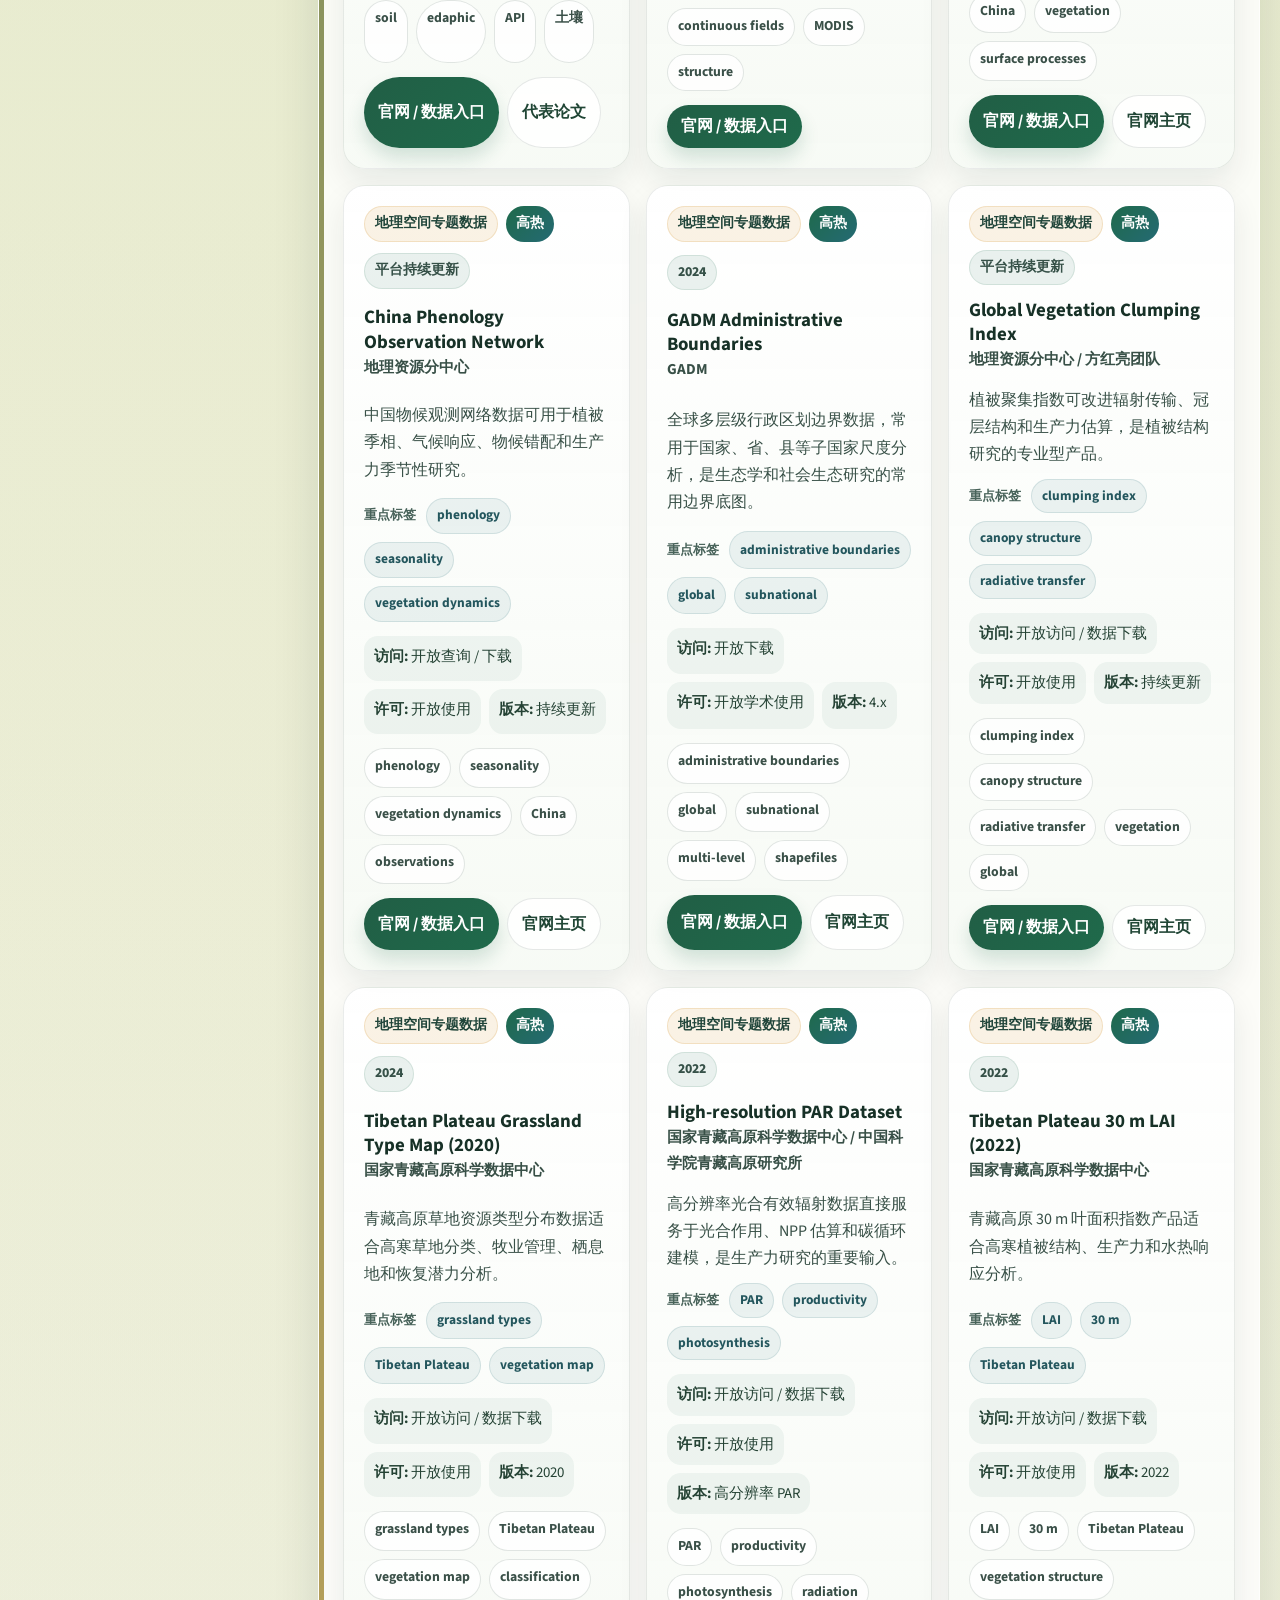
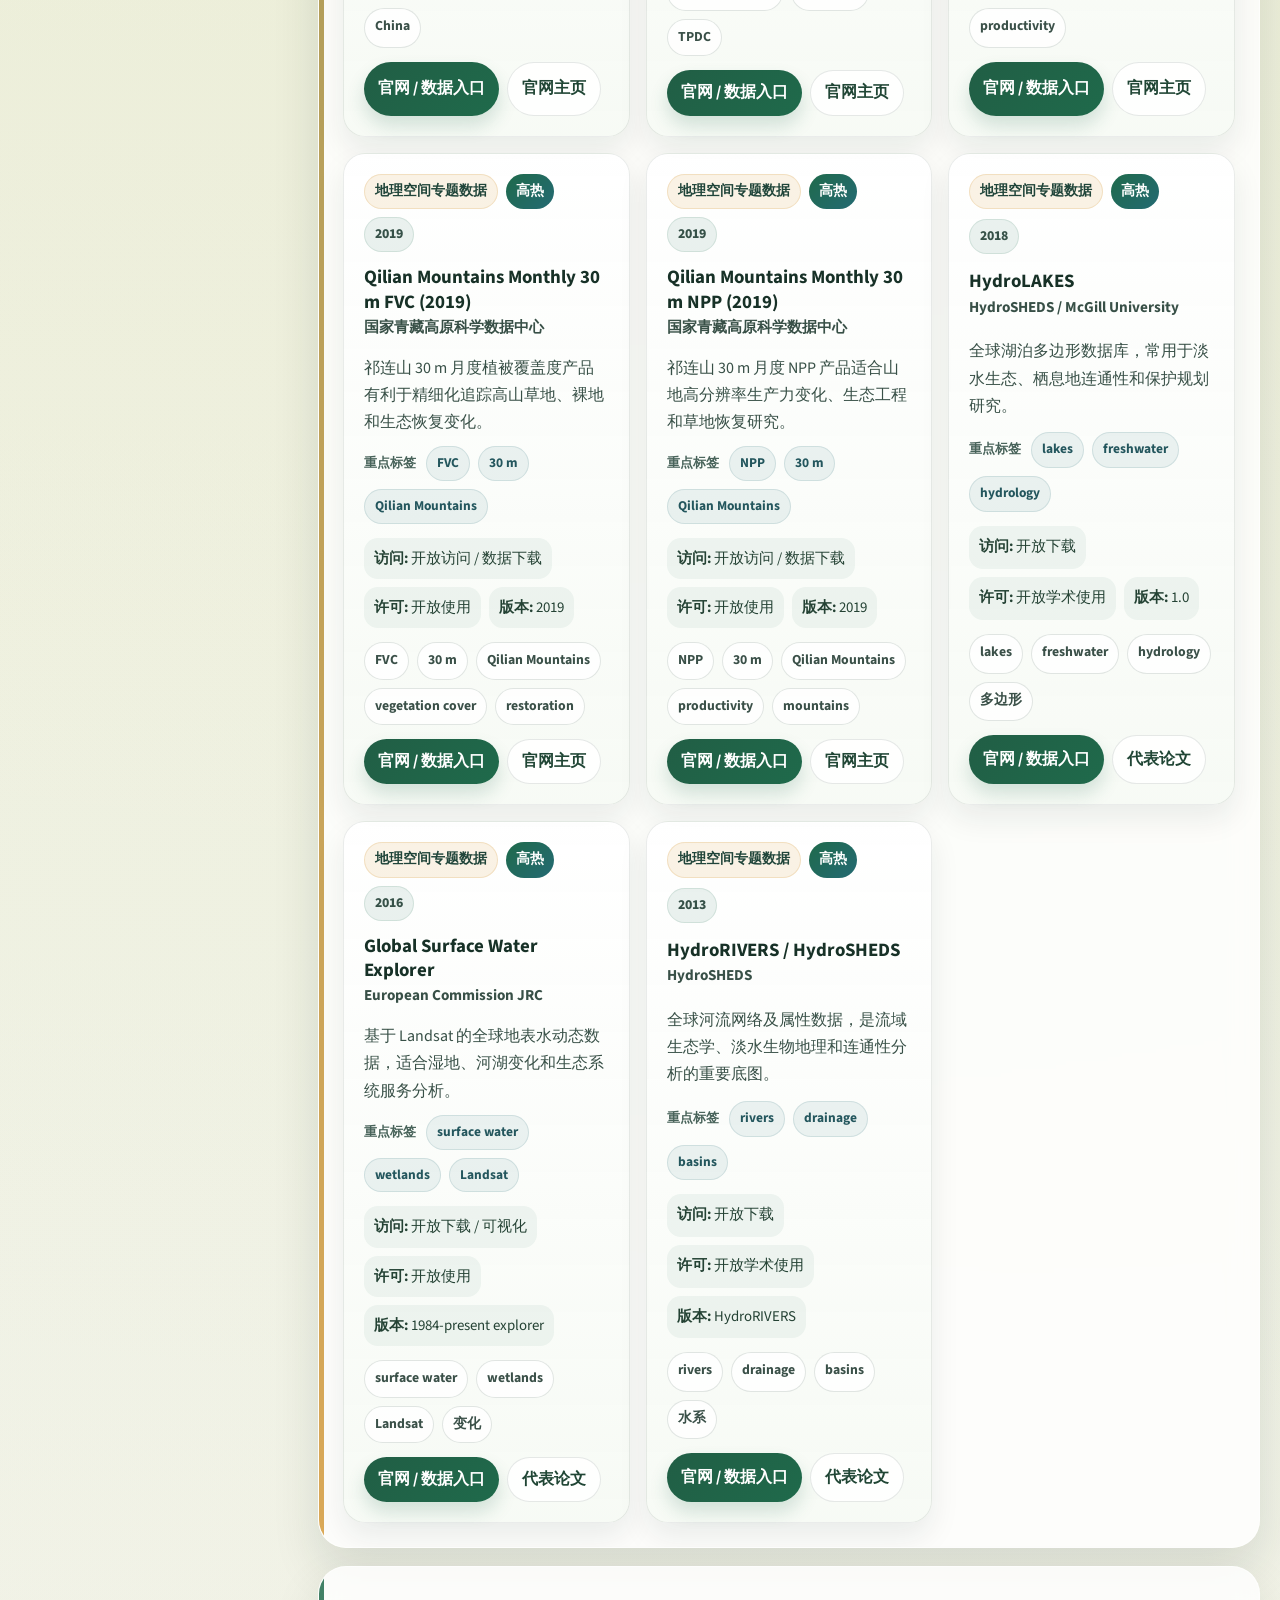
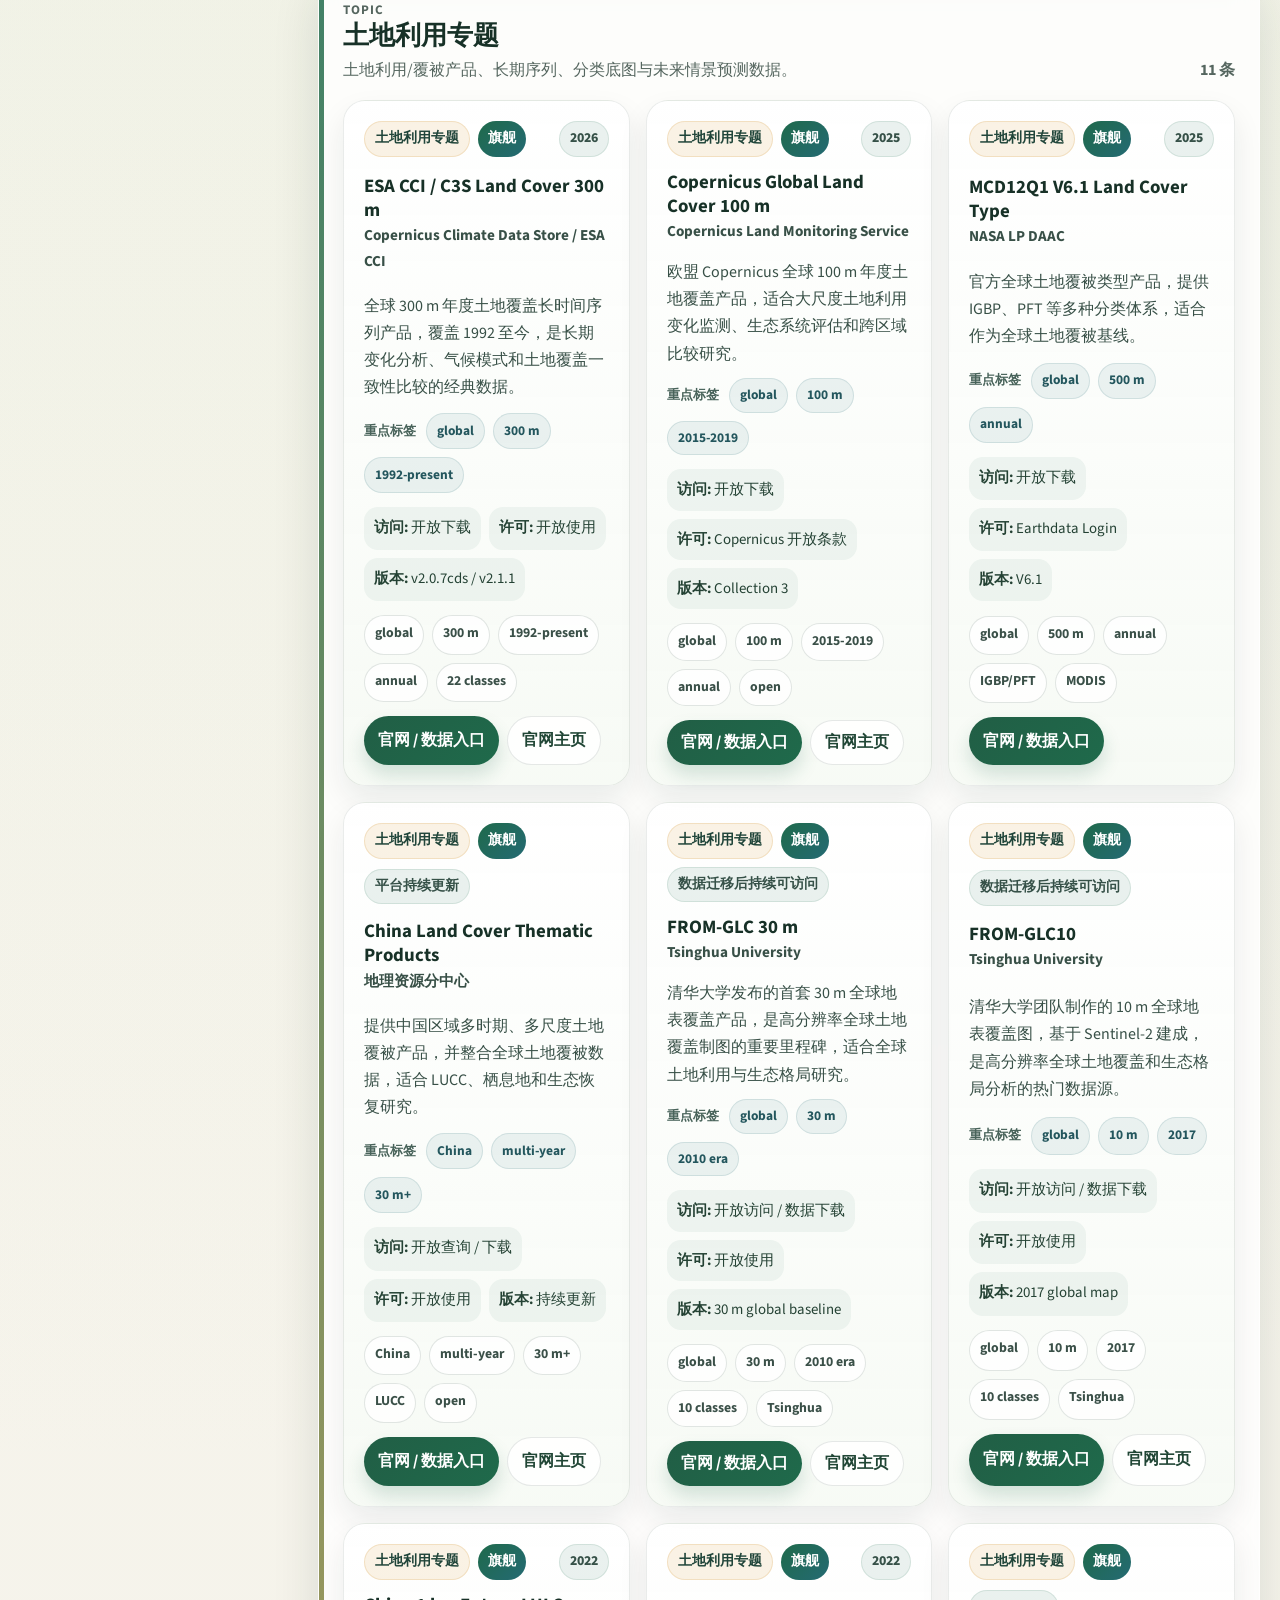
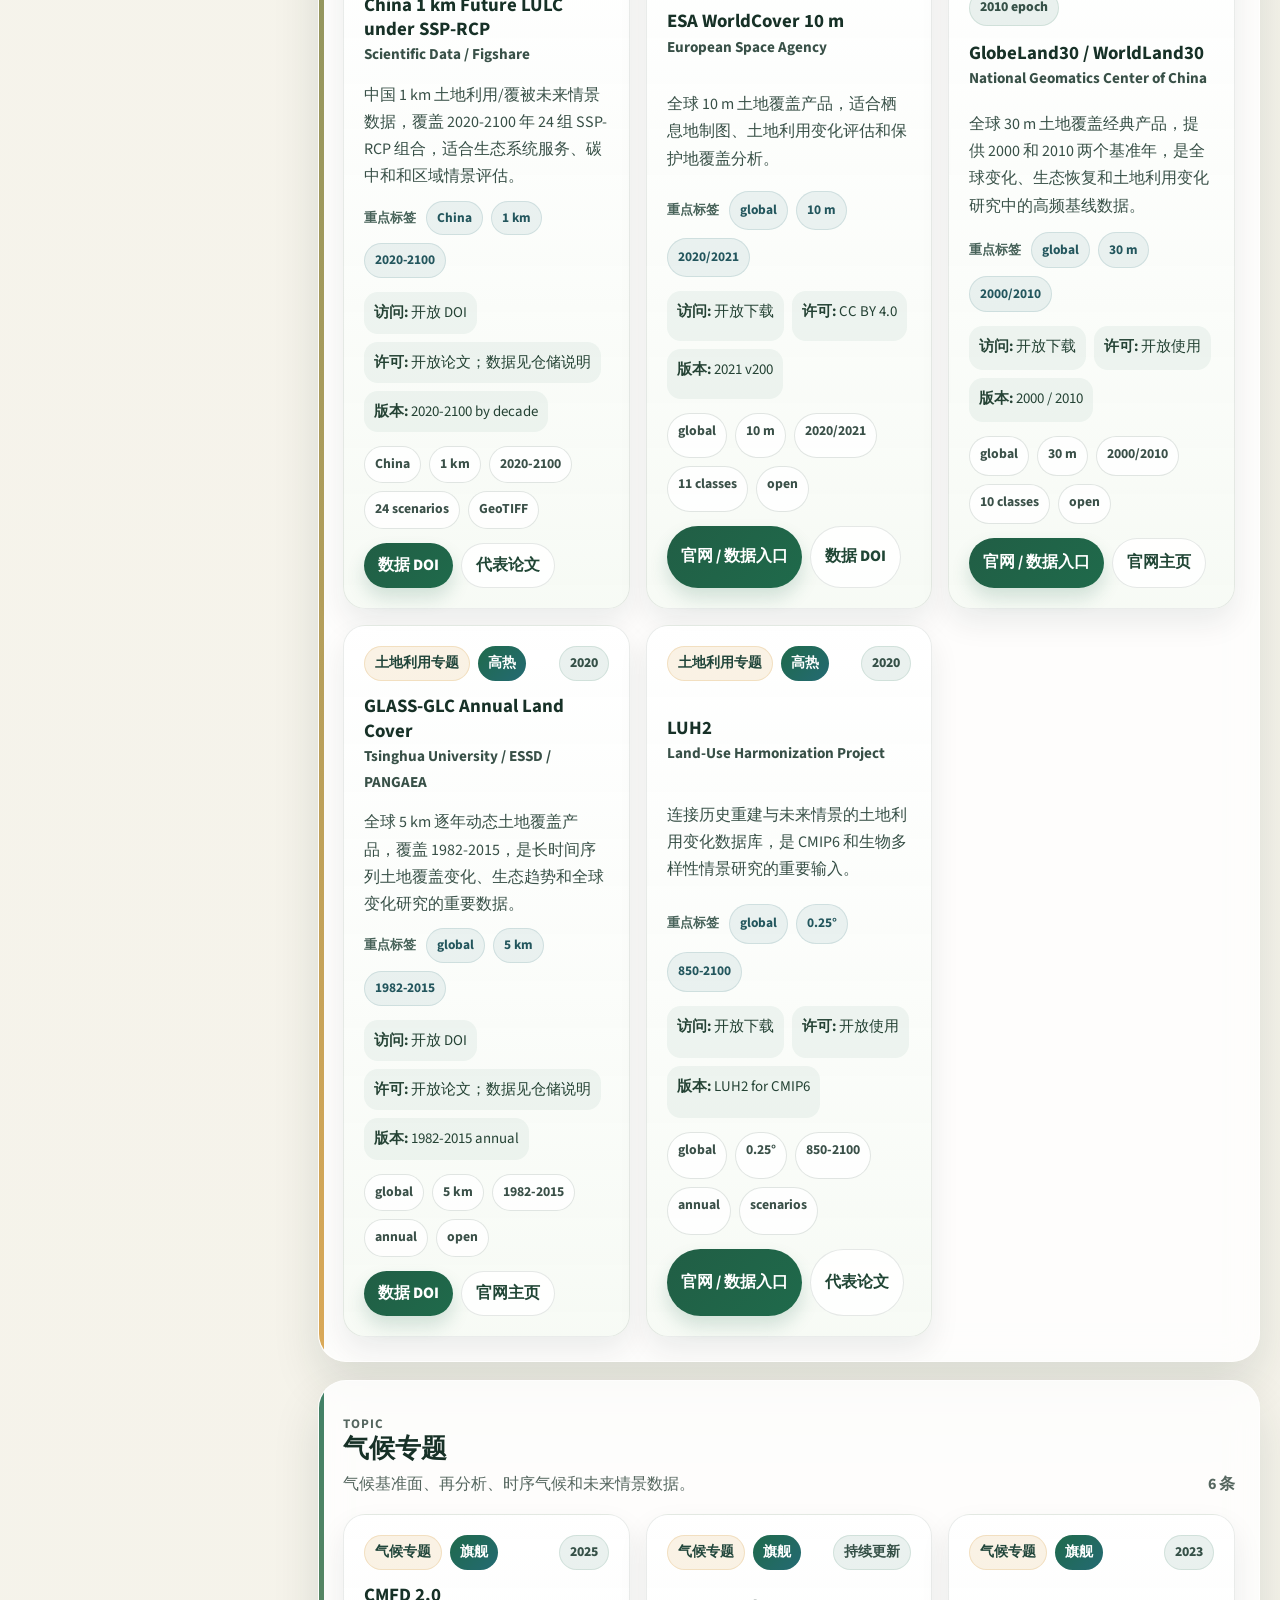
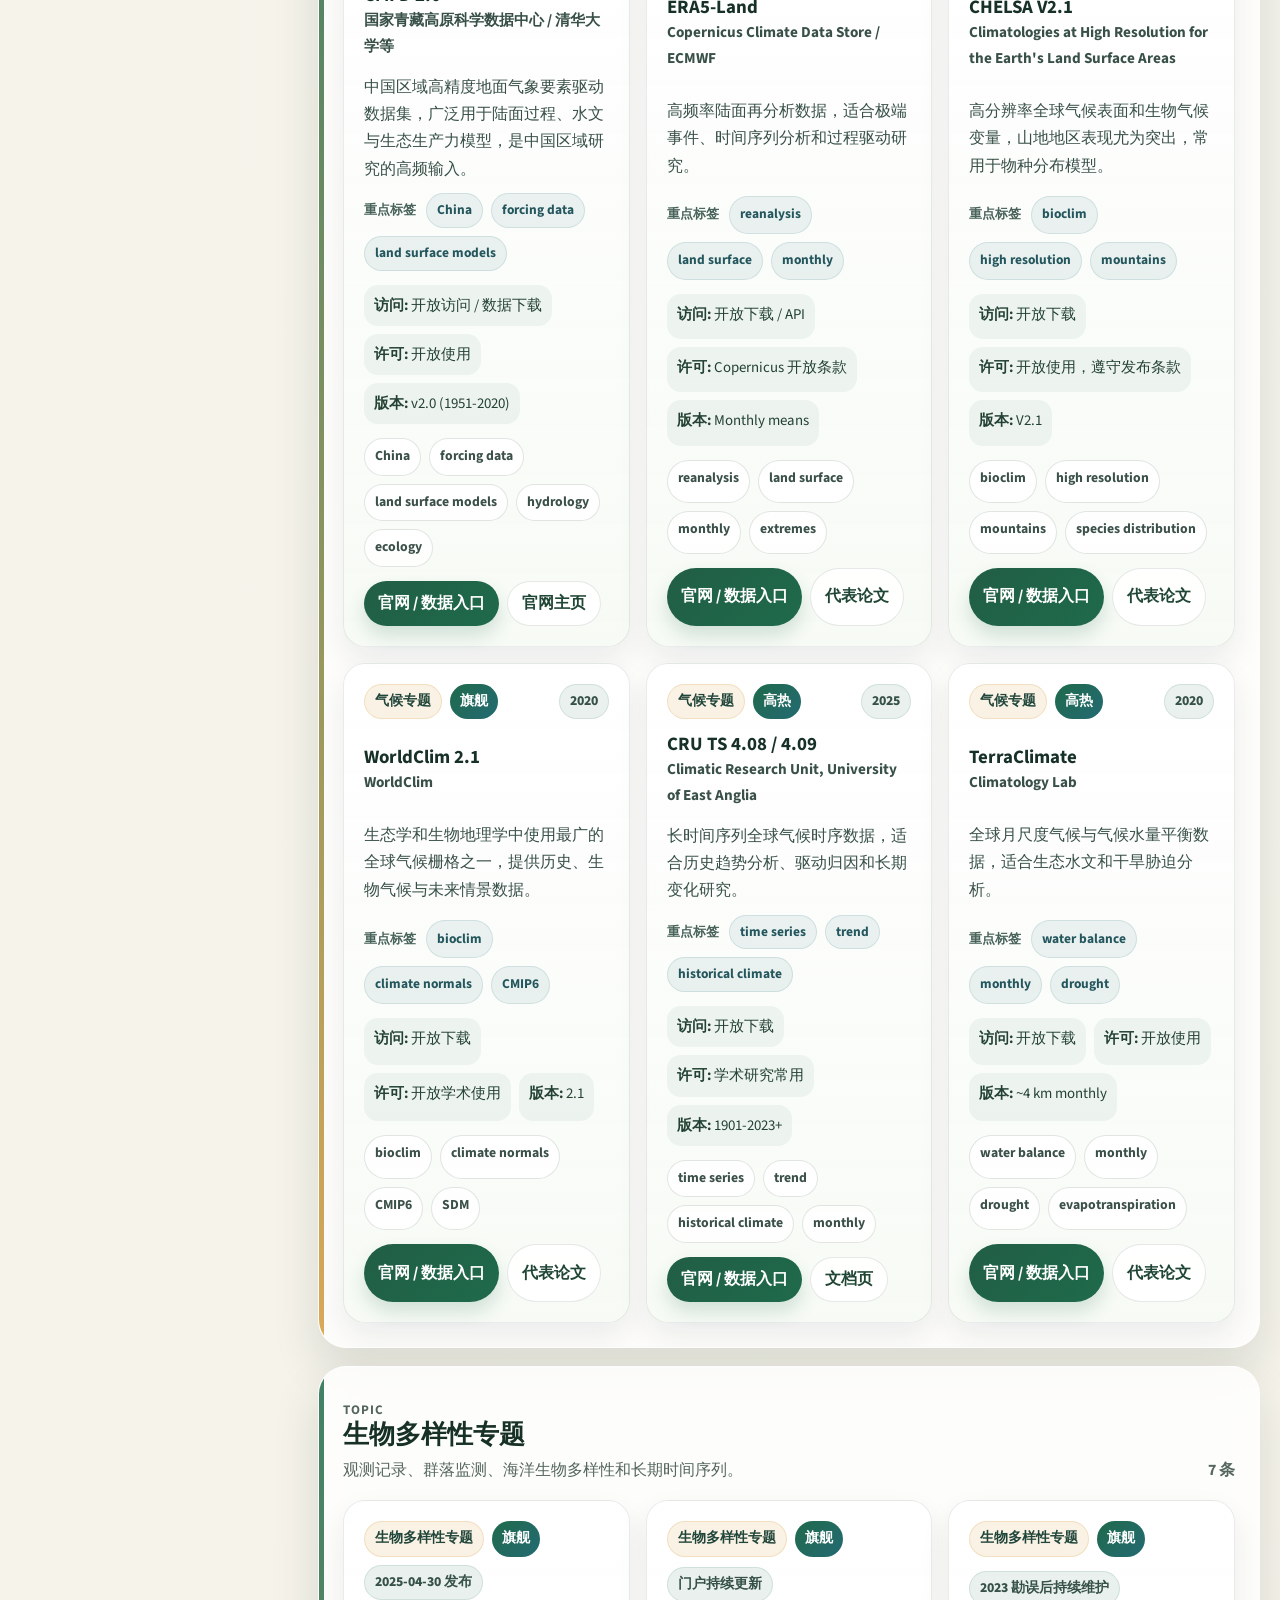
==== commit 0ef669a2: "Add workflow filters and research guides" ====
--- a/ecology-data/index.html
+++ b/ecology-data/index.html
@@ -145,7 +145,28 @@
           </div>
 
           <div class="filter-row" id="categoryFilters" aria-label="专题筛选"></div>
+          <div class="workflow-panel" id="workflowFilterPanel">
+            <div class="workflow-head">
+              <div>
+                <p class="eyebrow" id="workflowFilterEyebrow">R Workflows</p>
+                <h3 id="workflowFilterTitle">按任务筛选 R 包</h3>
+              </div>
+              <p class="workflow-hint" id="workflowFilterHint">点击任务即可快速切到对应的生态学 R 工作流。</p>
+            </div>
+            <div class="workflow-row" id="workflowFilters" aria-label="R 包任务筛选"></div>
+          </div>
           <div class="active-filters" id="activeFilters"></div>
+        </section>
+
+        <section class="guide-panel" id="researchGuide">
+          <div class="guide-head">
+            <div>
+              <p class="eyebrow" id="guideEyebrow">Research Paths</p>
+              <h2 id="guideTitle">推荐起步组合与研究问题</h2>
+            </div>
+            <p class="guide-lead" id="guideLead">先按研究问题找到专题，再进入资源卡片快速定位数据和工具。</p>
+          </div>
+          <div class="guide-grid" id="guideGrid"></div>
         </section>
 
         <section class="resource-shell" id="resourceSections" aria-live="polite"></section>
--- a/ecology-data/style.css
+++ b/ecology-data/style.css
@@ -620,6 +620,74 @@
   margin-top: 18px;
 }
 
+.workflow-panel {
+  margin-top: 18px;
+  padding: 18px;
+  border-radius: 22px;
+  background: linear-gradient(180deg, rgba(245, 248, 238, 0.92), rgba(255, 255, 255, 0.94));
+  border: 1px solid rgba(23, 49, 39, 0.08);
+}
+
+.workflow-head {
+  display: flex;
+  justify-content: space-between;
+  gap: 16px;
+  align-items: end;
+}
+
+.workflow-head h3,
+.guide-head h2,
+.guide-copy h3 {
+  margin: 0;
+}
+
+.workflow-hint,
+.guide-lead {
+  margin: 0;
+  max-width: 34rem;
+  color: var(--muted);
+  font-size: 0.95rem;
+}
+
+.workflow-row {
+  display: grid;
+  grid-template-columns: repeat(3, minmax(0, 1fr));
+  gap: 10px;
+  margin-top: 14px;
+}
+
+.workflow-chip {
+  display: grid;
+  gap: 6px;
+  text-align: left;
+  padding: 14px 15px;
+  border-radius: 18px;
+  border: 1px solid rgba(23, 49, 39, 0.11);
+  background: rgba(255, 255, 255, 0.95);
+  color: #234237;
+  font: inherit;
+  cursor: pointer;
+  transition: transform 0.18s ease, border-color 0.18s ease, box-shadow 0.18s ease, background-color 0.18s ease;
+}
+
+.workflow-chip strong {
+  font-size: 0.96rem;
+}
+
+.workflow-chip small {
+  color: #5c6d66;
+  font-size: 0.82rem;
+  line-height: 1.45;
+}
+
+.workflow-chip:hover,
+.workflow-chip.is-active {
+  transform: translateY(-1px);
+  background: rgba(31, 106, 75, 0.1);
+  border-color: rgba(31, 106, 75, 0.26);
+  box-shadow: 0 10px 18px rgba(31, 106, 75, 0.08);
+}
+
 .active-filters {
   display: flex;
   flex-wrap: wrap;
@@ -659,6 +727,110 @@
   color: #174b35;
 }
 
+.guide-panel {
+  border-radius: 28px;
+  padding: 24px;
+  background: linear-gradient(180deg, rgba(255, 252, 245, 0.92), rgba(250, 247, 240, 0.96));
+  border: 1px solid rgba(92, 73, 24, 0.09);
+  box-shadow: var(--shadow-soft);
+}
+
+.guide-head {
+  display: flex;
+  justify-content: space-between;
+  gap: 18px;
+  align-items: end;
+}
+
+.guide-grid {
+  display: grid;
+  grid-template-columns: repeat(2, minmax(0, 1fr));
+  gap: 14px;
+  margin-top: 18px;
+}
+
+.guide-card {
+  display: grid;
+  gap: 14px;
+  padding: 18px;
+  border-radius: 22px;
+  background: rgba(255, 255, 255, 0.82);
+  border: 1px solid rgba(23, 49, 39, 0.08);
+}
+
+.guide-card-top,
+.guide-questions {
+  display: flex;
+  flex-wrap: wrap;
+  gap: 8px;
+}
+
+.guide-action-meta {
+  display: inline-flex;
+  align-items: center;
+  min-height: 30px;
+  padding: 5px 10px;
+  border-radius: 999px;
+  background: rgba(36, 106, 115, 0.08);
+  border: 1px solid rgba(36, 106, 115, 0.14);
+  color: #23565d;
+  font-size: 0.82rem;
+  font-weight: 800;
+}
+
+.guide-copy {
+  display: grid;
+  gap: 8px;
+}
+
+.guide-copy p {
+  margin: 0;
+  color: #42564d;
+}
+
+.guide-section-label {
+  margin: 0;
+  width: 100%;
+  color: #7b5c1f;
+  font-size: 0.82rem;
+  font-weight: 900;
+  letter-spacing: 0.04em;
+  text-transform: uppercase;
+}
+
+.guide-question {
+  display: inline-flex;
+  align-items: center;
+  min-height: 30px;
+  padding: 7px 11px;
+  border-radius: 999px;
+  background: rgba(214, 171, 88, 0.13);
+  border: 1px solid rgba(212, 154, 59, 0.2);
+  color: #6a4c12;
+  font-size: 0.85rem;
+  font-weight: 700;
+}
+
+.guide-action {
+  justify-self: start;
+  min-height: 40px;
+  padding: 9px 14px;
+  border-radius: 999px;
+  border: 1px solid rgba(23, 49, 39, 0.11);
+  background: rgba(255, 255, 255, 0.96);
+  color: #224538;
+  font: inherit;
+  font-weight: 800;
+  cursor: pointer;
+  transition: transform 0.18s ease, border-color 0.18s ease, box-shadow 0.18s ease;
+}
+
+.guide-action:hover {
+  transform: translateY(-1px);
+  border-color: rgba(31, 106, 75, 0.24);
+  box-shadow: 0 10px 18px rgba(31, 106, 75, 0.08);
+}
+
 .resource-shell {
   margin-top: 18px;
   display: grid;
@@ -849,6 +1021,62 @@
   font-weight: 700;
 }
 
+.learning-resources {
+  display: grid;
+  gap: 10px;
+  padding: 14px;
+  border-radius: 18px;
+  background: linear-gradient(180deg, rgba(233, 244, 237, 0.78), rgba(247, 251, 246, 0.92));
+  border: 1px solid rgba(31, 106, 75, 0.11);
+}
+
+.learning-heading {
+  margin: 0;
+  color: #25483c;
+  font-size: 0.92rem;
+  font-weight: 900;
+  letter-spacing: 0.01em;
+}
+
+.learning-grid {
+  display: grid;
+  grid-template-columns: repeat(3, minmax(0, 1fr));
+  gap: 10px;
+}
+
+.learning-link {
+  display: grid;
+  gap: 6px;
+  min-height: 100%;
+  padding: 12px 14px;
+  border-radius: 16px;
+  background: rgba(255, 255, 255, 0.92);
+  border: 1px solid rgba(23, 49, 39, 0.09);
+  text-decoration: none;
+  color: #1f4037;
+  transition: transform 0.18s ease, box-shadow 0.18s ease, border-color 0.18s ease;
+}
+
+.learning-link:hover {
+  transform: translateY(-1px);
+  border-color: rgba(31, 106, 75, 0.2);
+  box-shadow: 0 10px 18px rgba(31, 106, 75, 0.08);
+}
+
+.learning-kind {
+  color: #1f6a4b;
+  font-size: 0.76rem;
+  font-weight: 900;
+  letter-spacing: 0.04em;
+  text-transform: uppercase;
+}
+
+.learning-note {
+  color: #425951;
+  font-size: 0.9rem;
+  line-height: 1.45;
+}
+
 .card-actions a {
   display: inline-flex;
   align-items: center;
@@ -946,8 +1174,17 @@
   .hero-grid,
   .card-grid,
   .intro-strip,
-  .method-grid {
+  .method-grid,
+  .guide-grid {
     grid-template-columns: 1fr;
+  }
+
+  .learning-grid {
+    grid-template-columns: repeat(2, minmax(0, 1fr));
+  }
+
+  .workflow-row {
+    grid-template-columns: repeat(2, minmax(0, 1fr));
   }
 
   .workspace-shell {
@@ -967,7 +1204,9 @@
   .site-bar,
   .section-head,
   .control-head,
-  .page-tools {
+  .page-tools,
+  .workflow-head,
+  .guide-head {
     flex-direction: column;
     align-items: flex-start;
   }
@@ -982,6 +1221,7 @@
   .hero-panel,
   .side-card,
   .control-panel,
+  .guide-panel,
   .resource-section,
   .methodology {
     border-radius: 22px;
@@ -1000,6 +1240,11 @@
     padding: 16px;
   }
 
+  .workflow-row,
+  .learning-grid {
+    grid-template-columns: 1fr;
+  }
+
   .hero-copy h1 {
     font-size: clamp(2rem, 11vw, 2.8rem);
   }
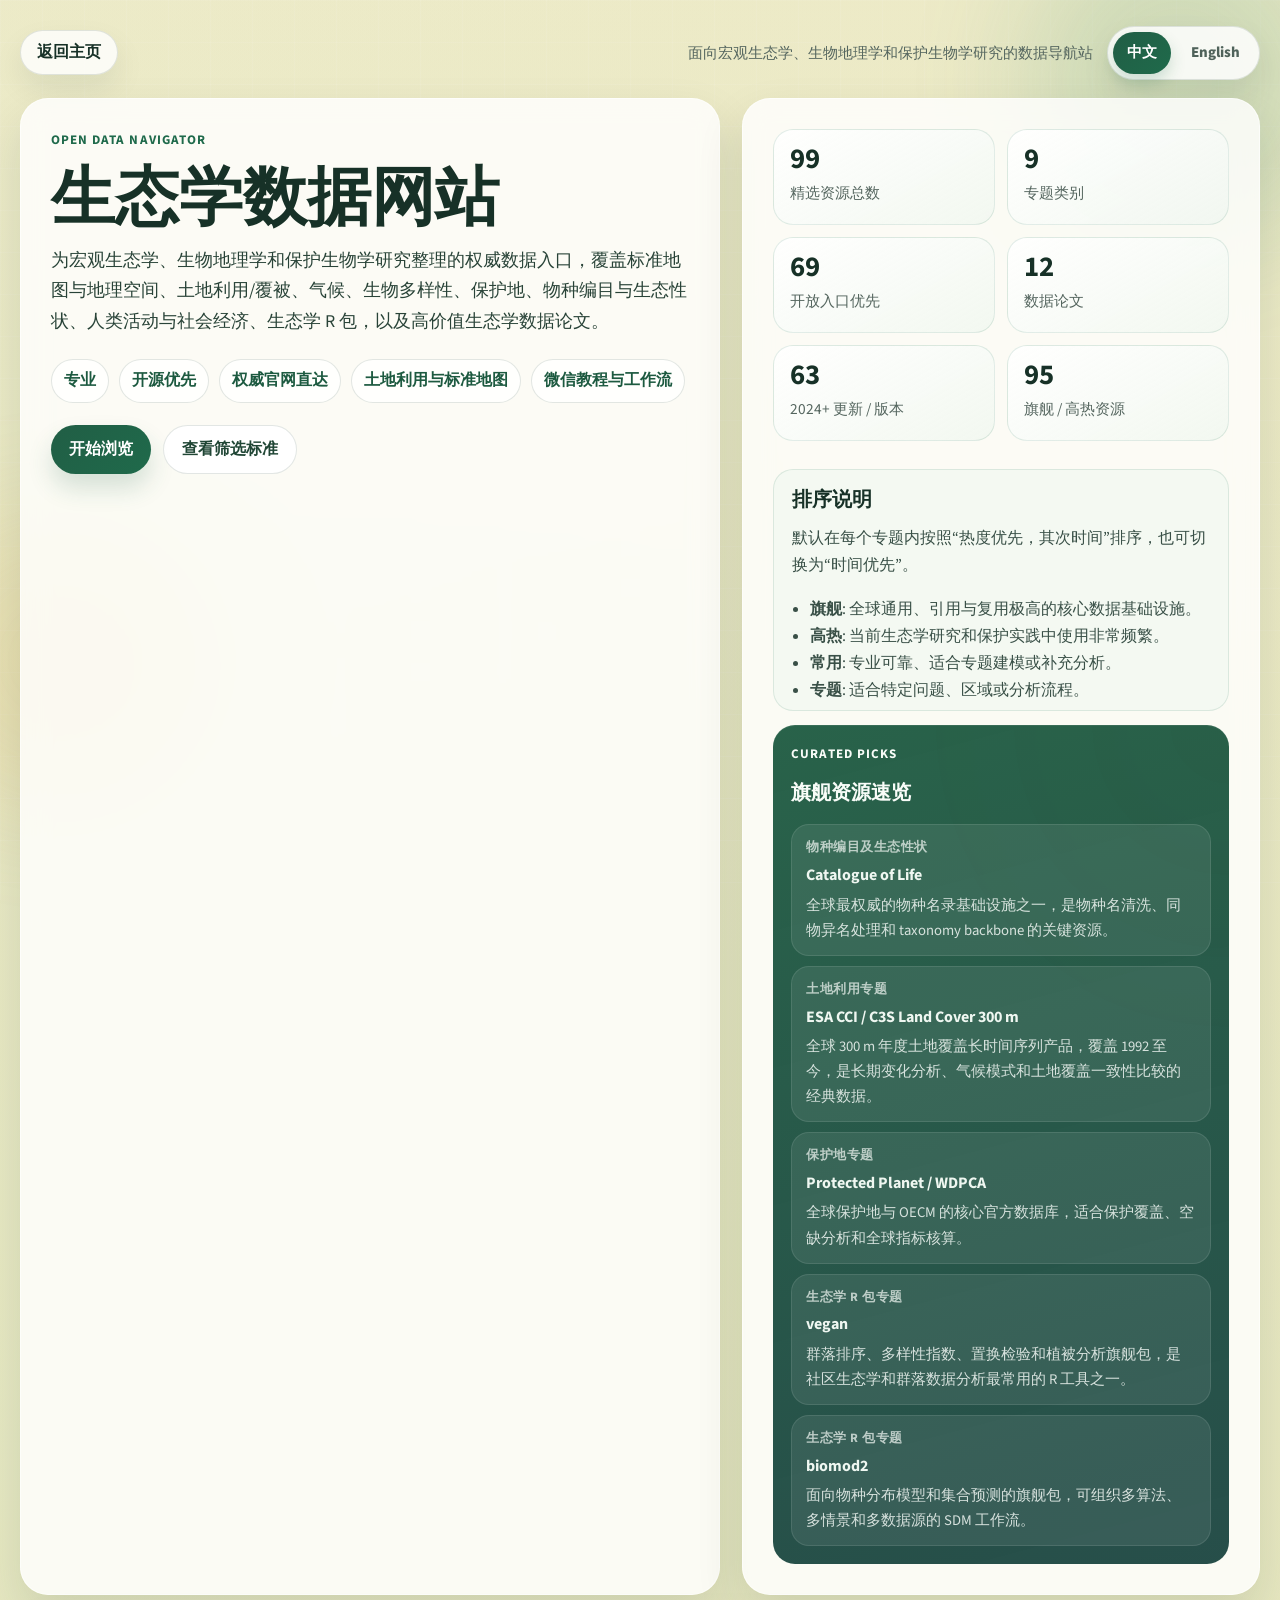
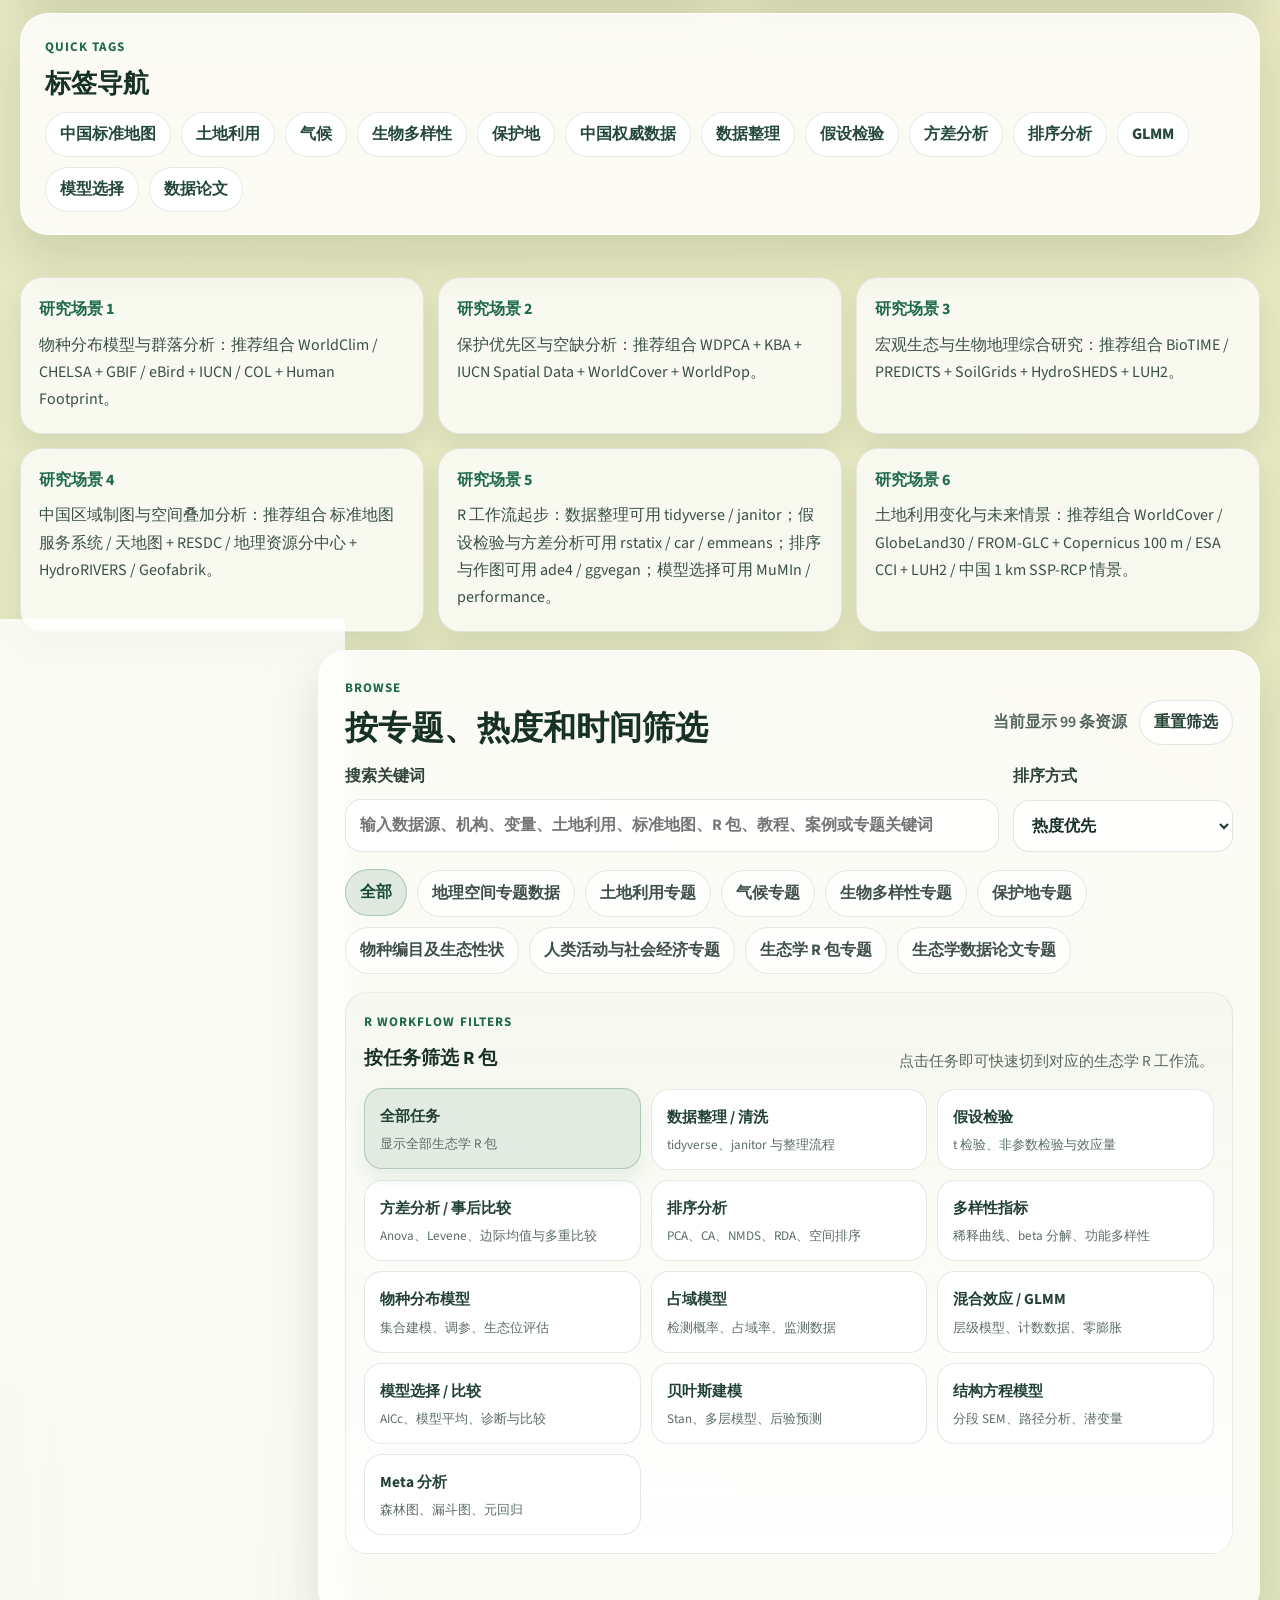
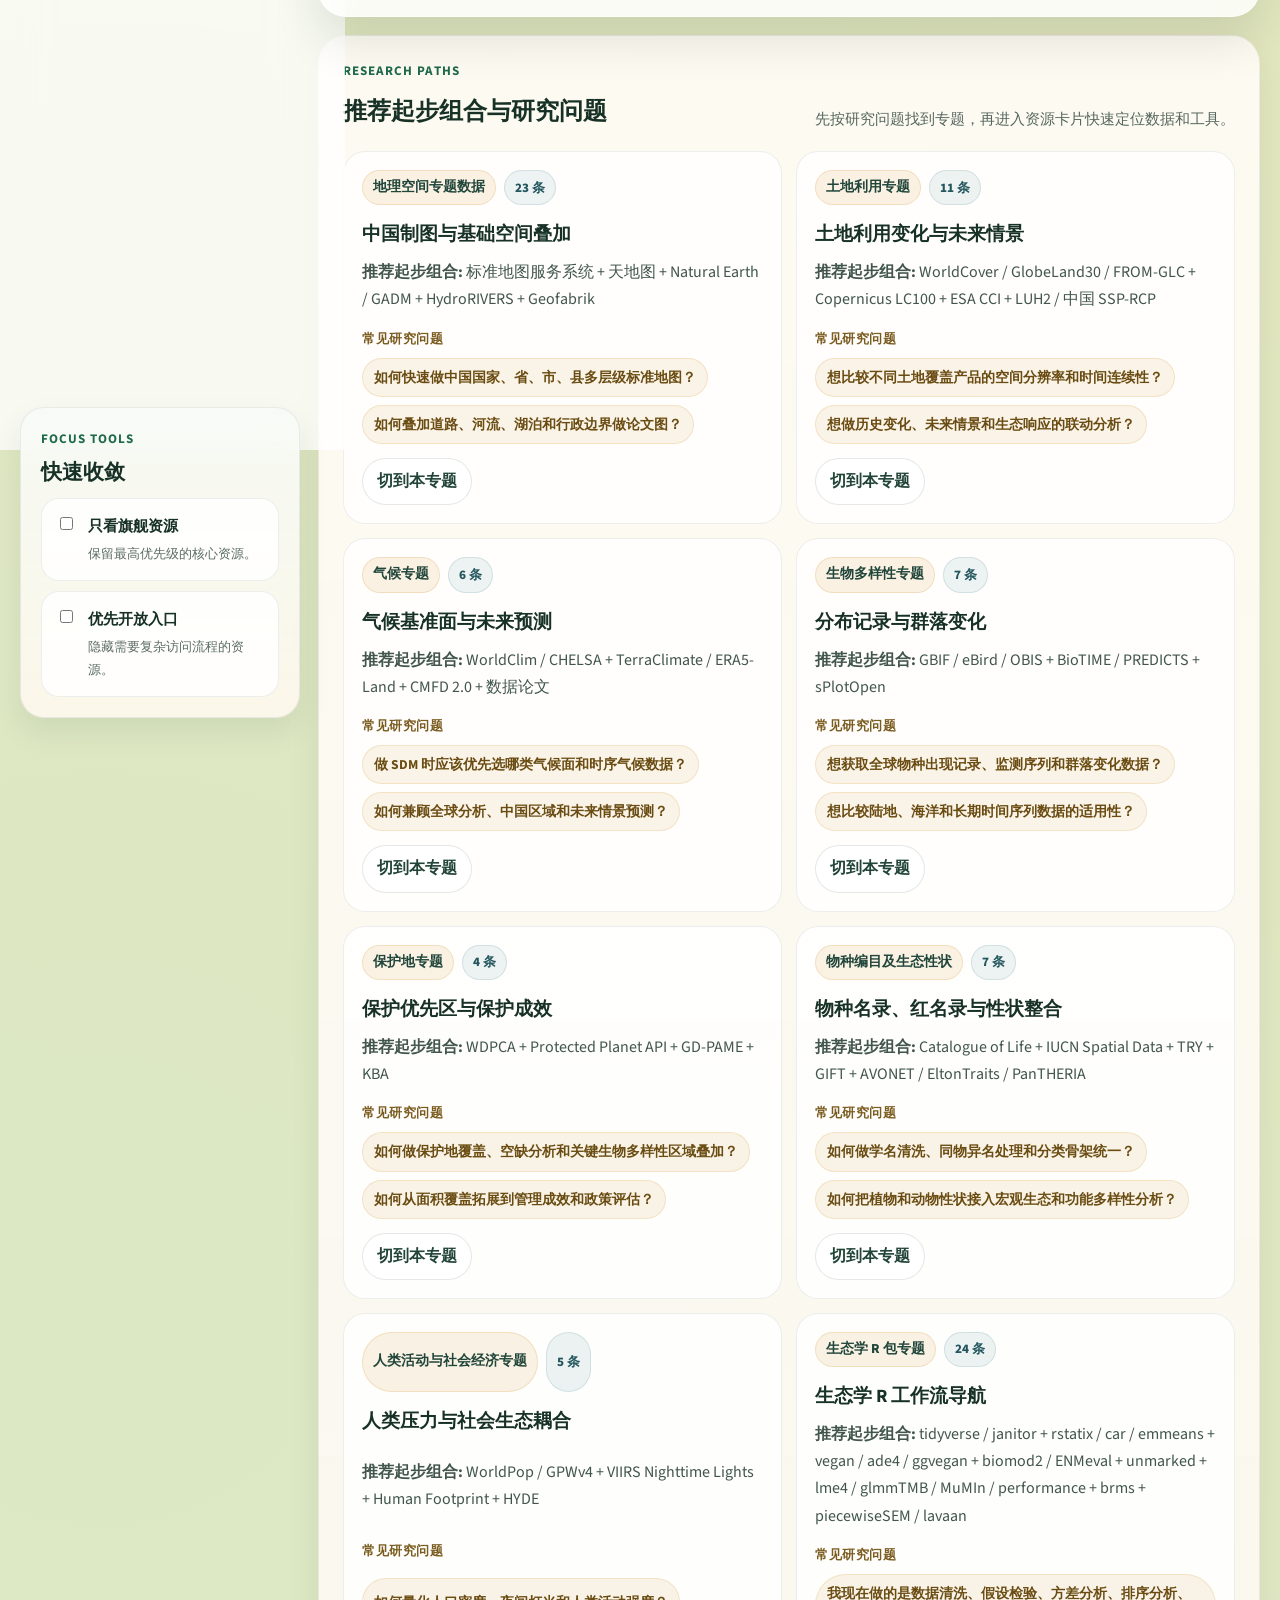
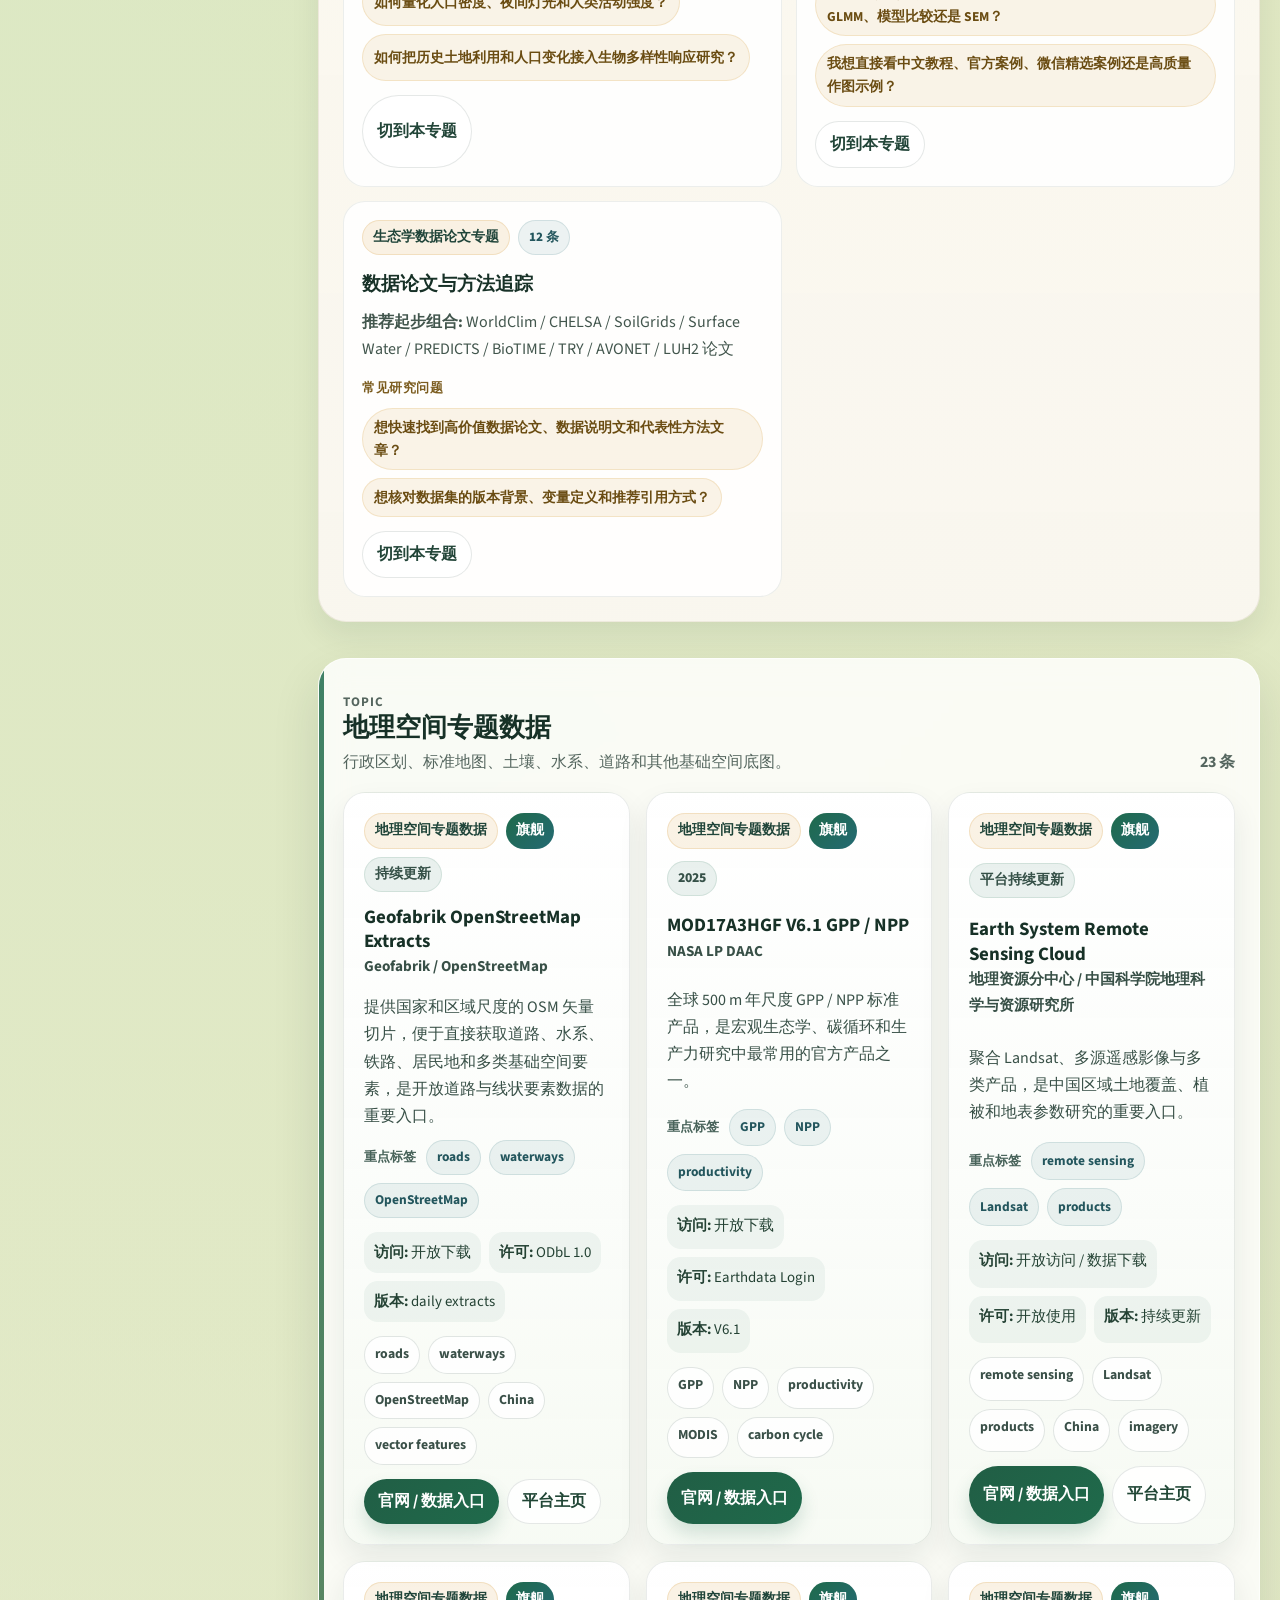
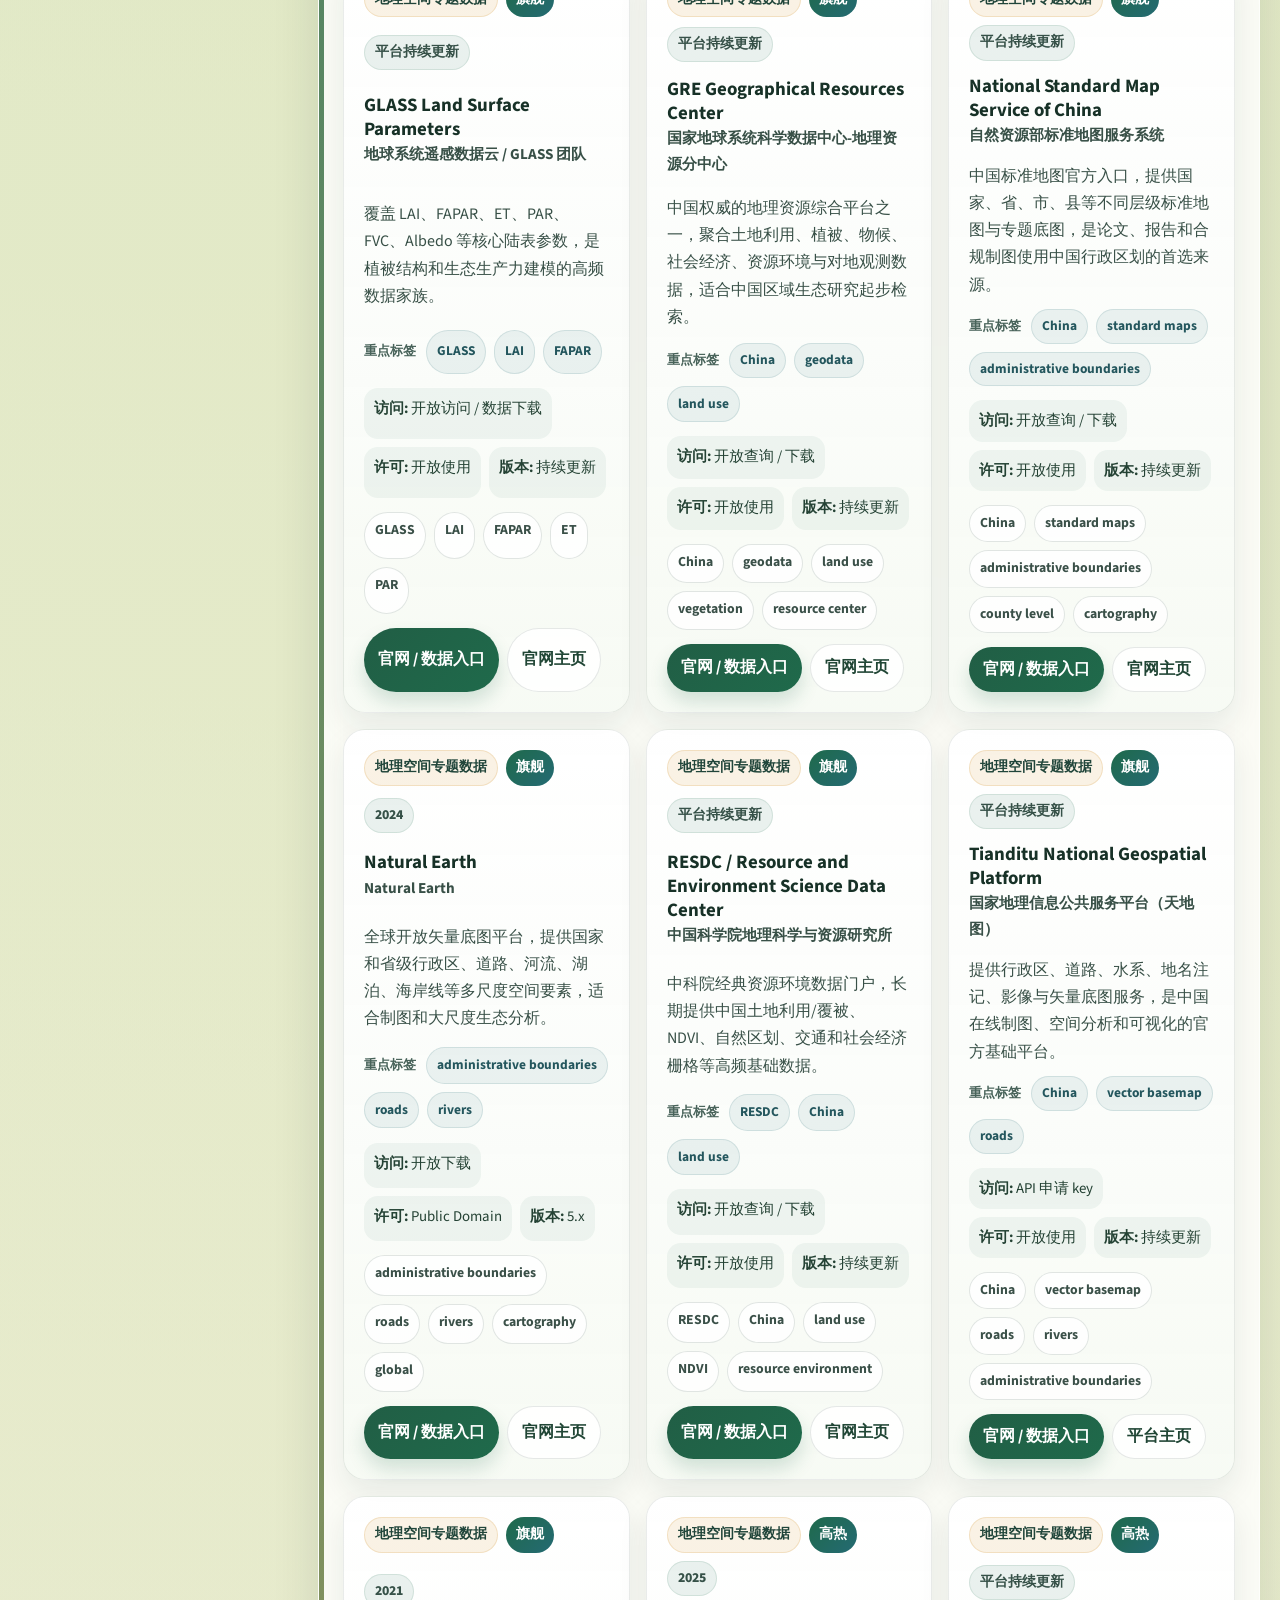
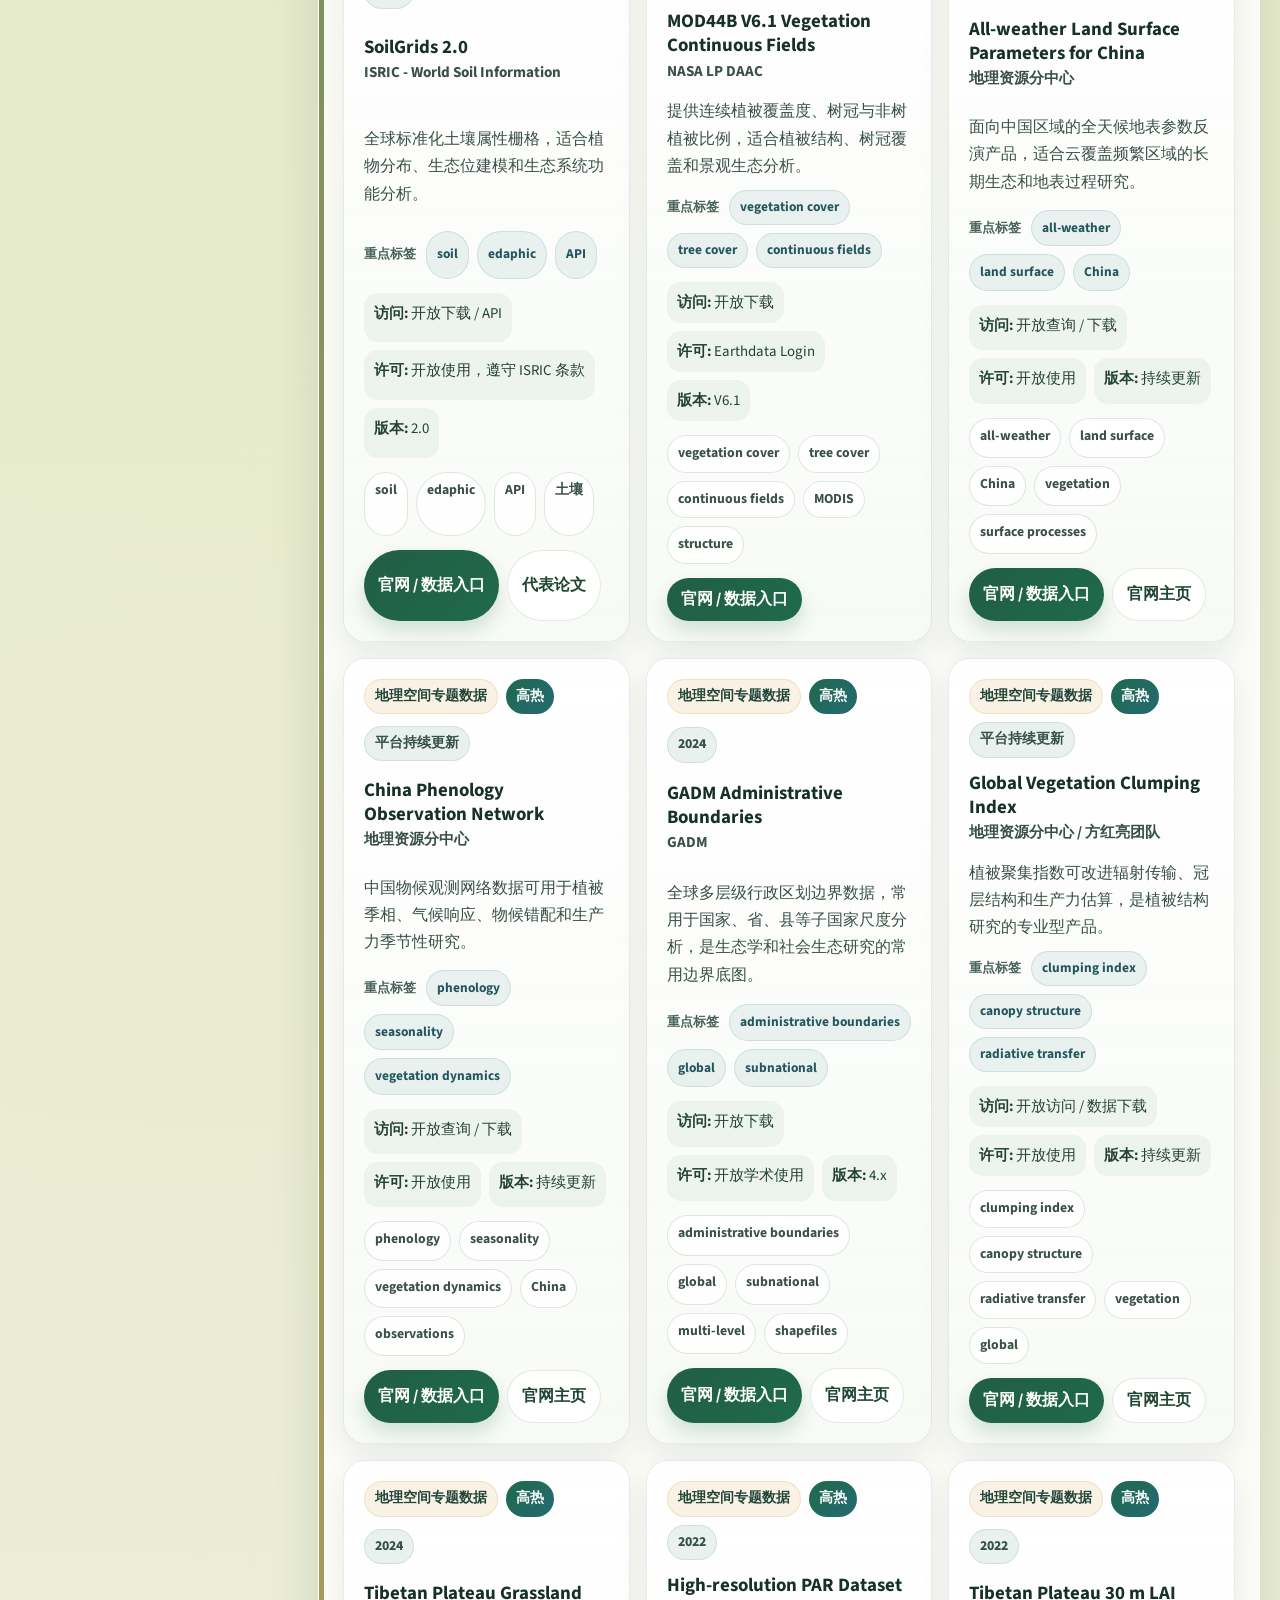
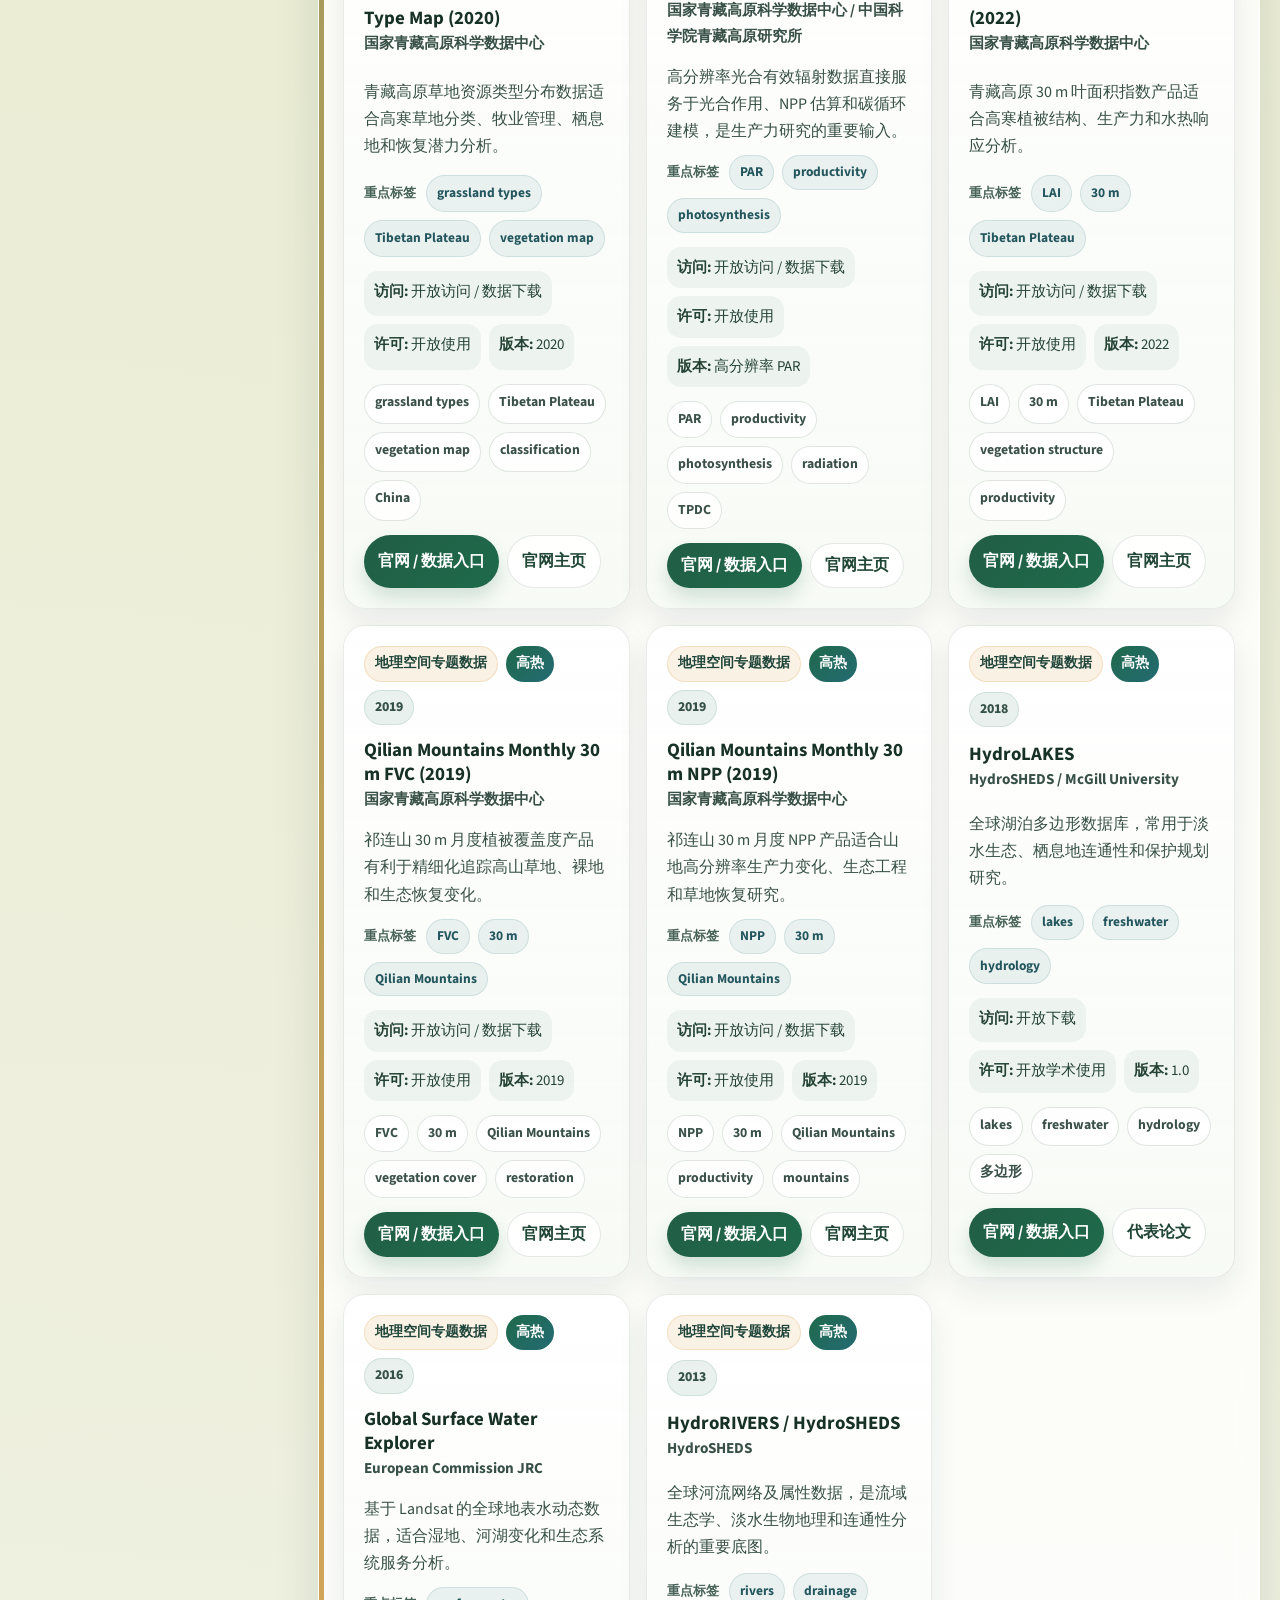
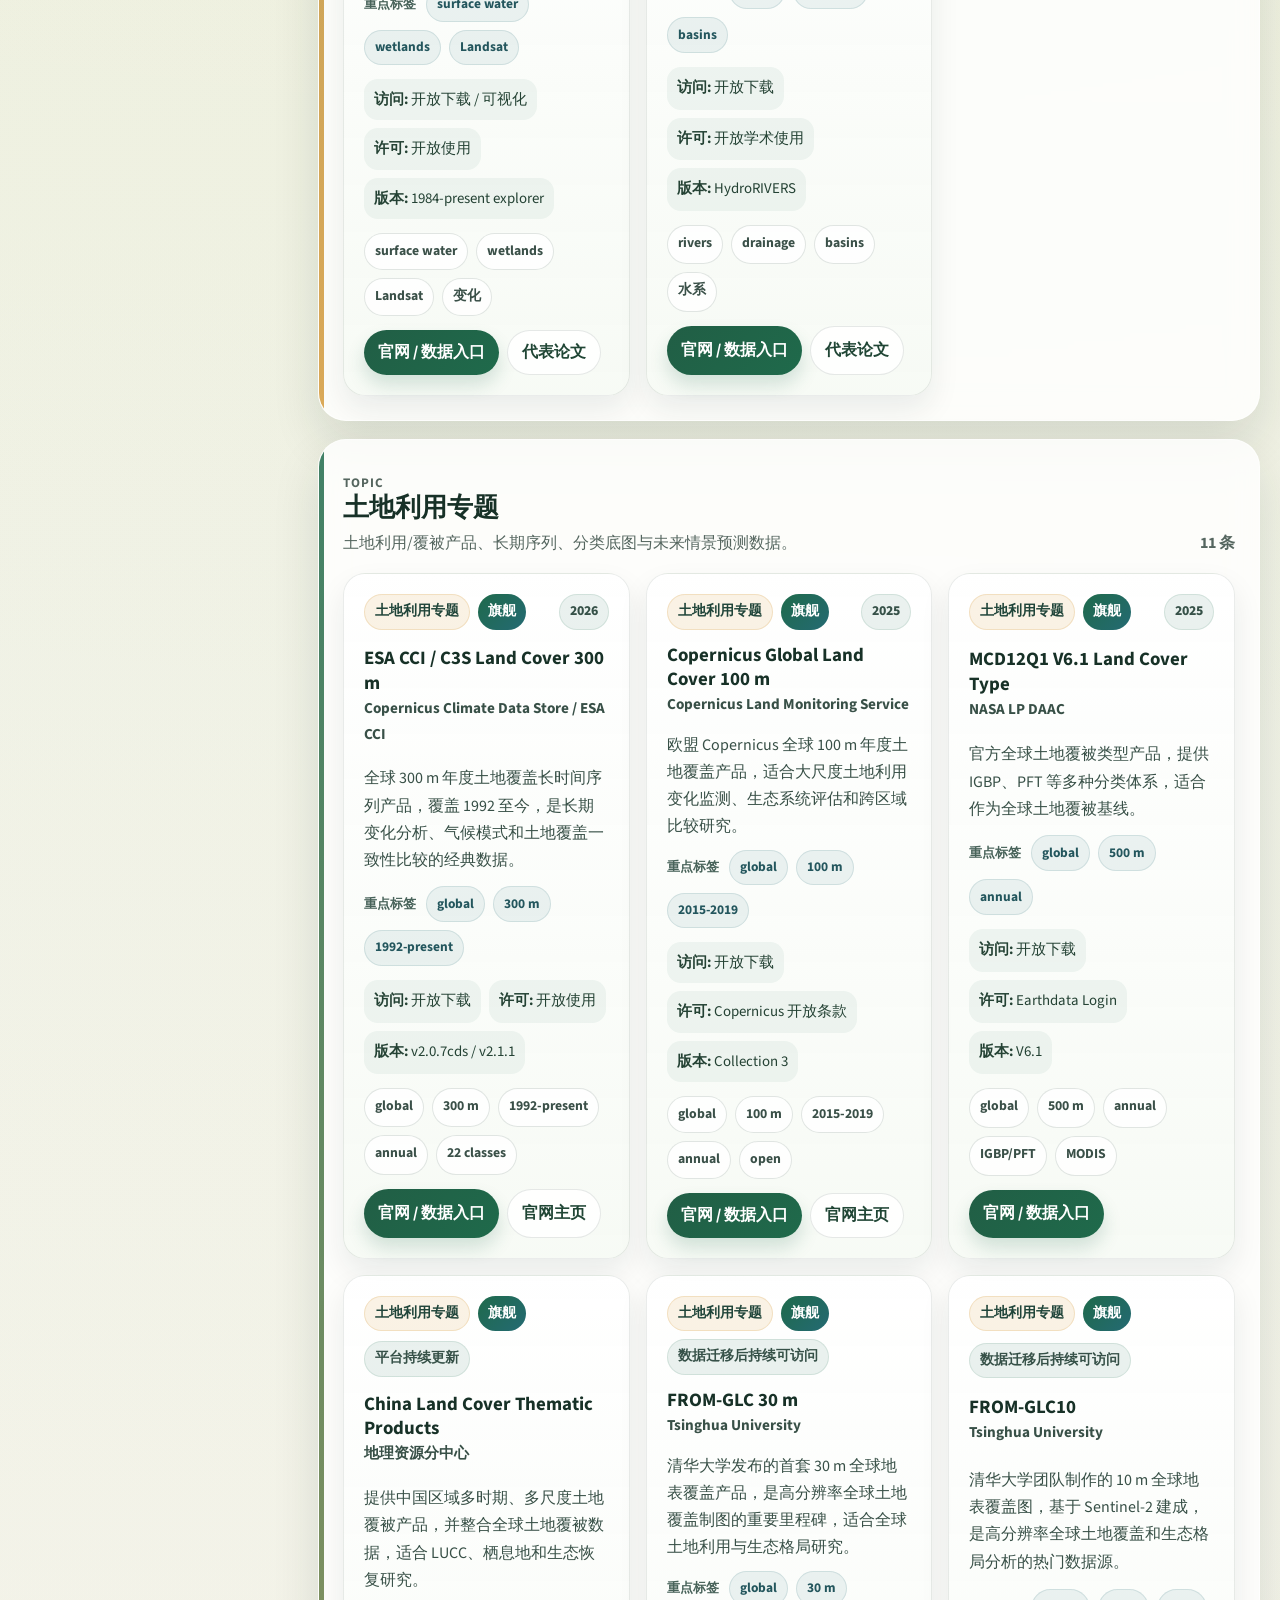
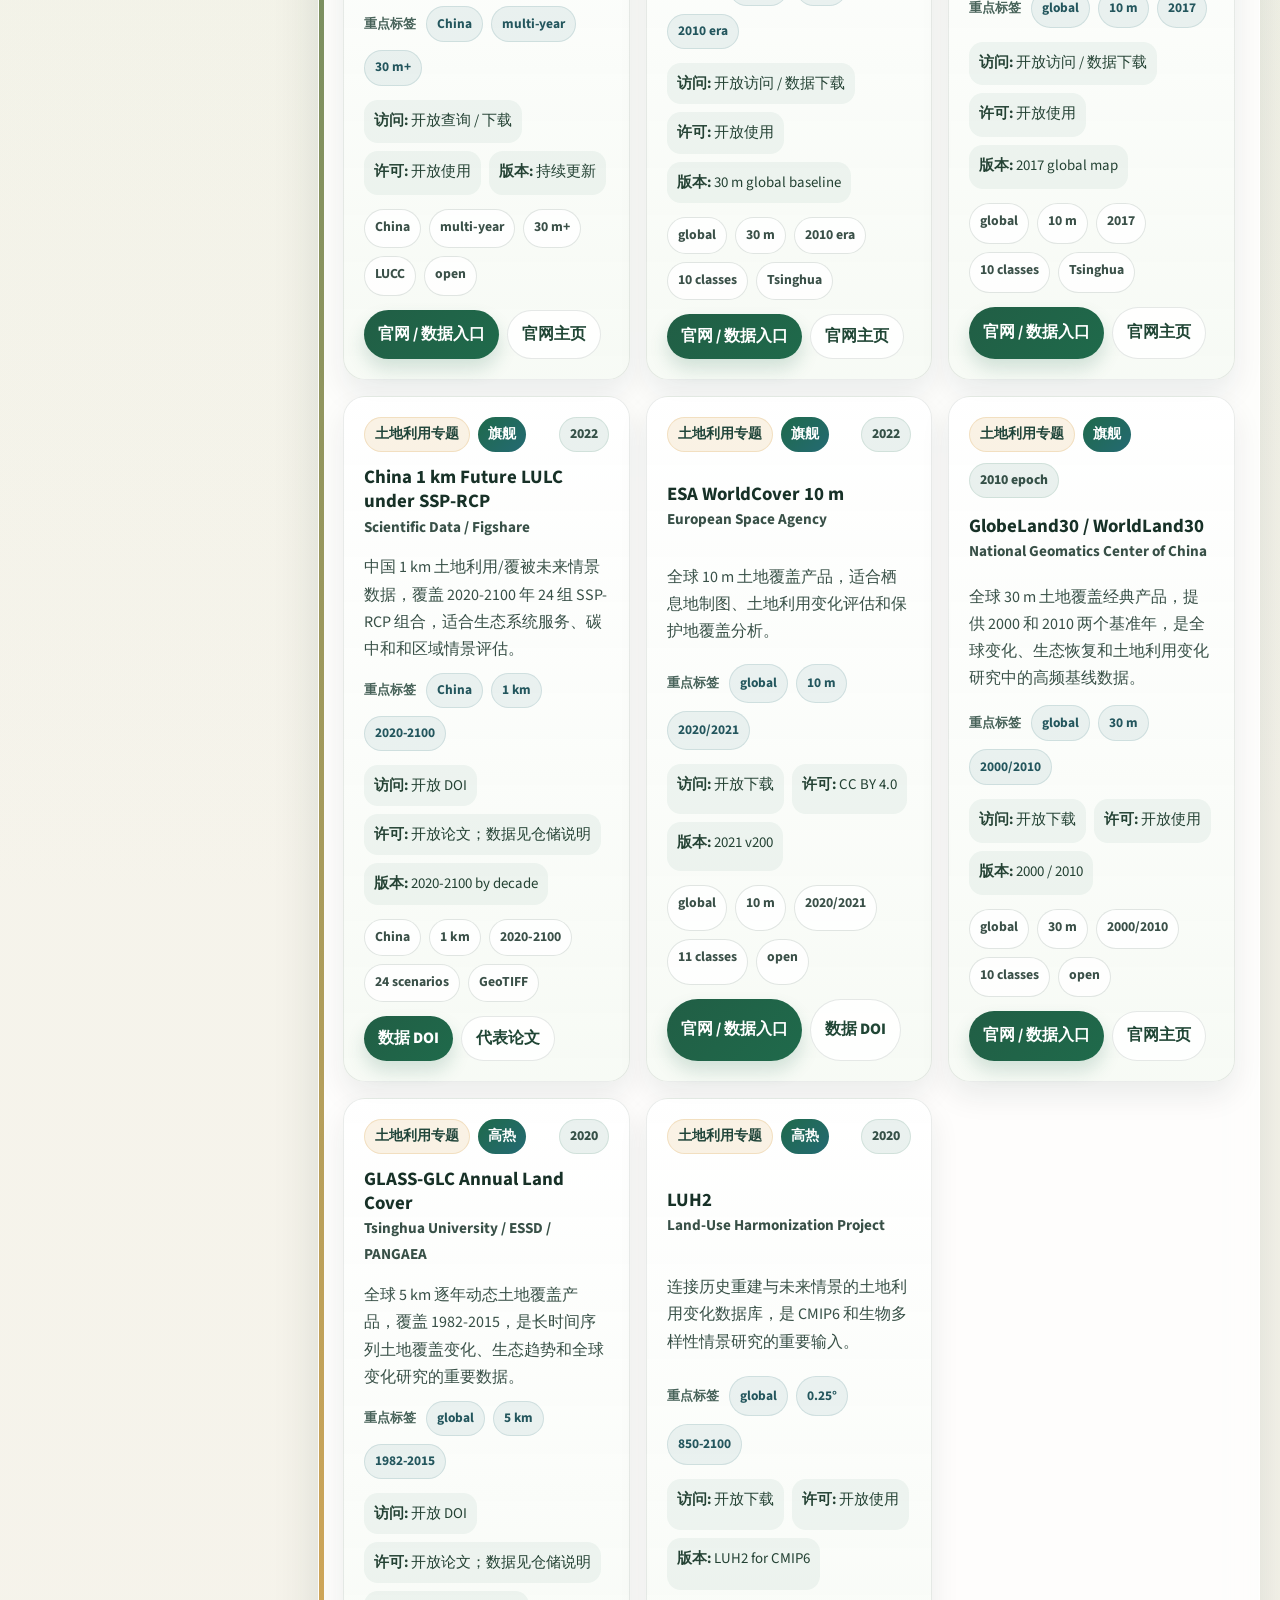
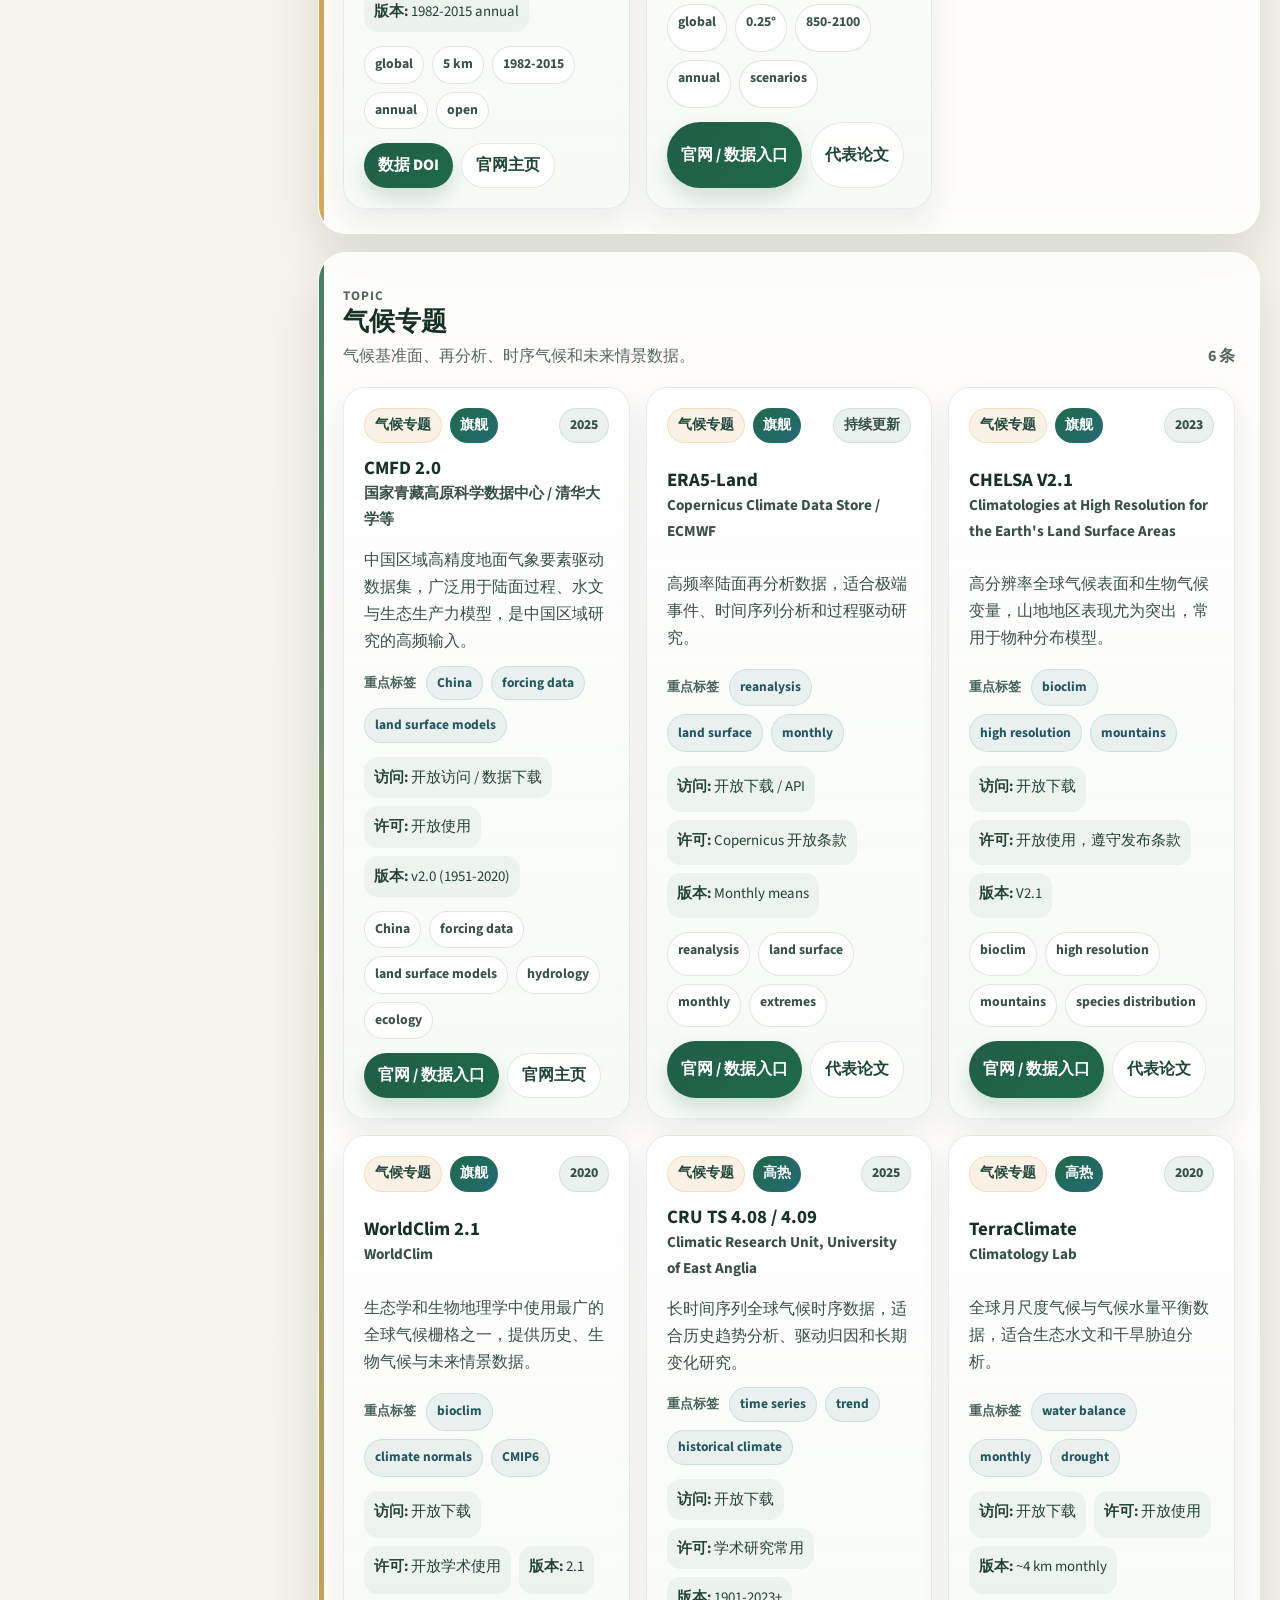
==== commit 0826b4a4: "Expand R workflows and add tag navigation" ====
--- a/ecology-data/index.html
+++ b/ecology-data/index.html
@@ -71,6 +71,16 @@
         </div>
       </aside>
     </div>
+
+    <div class="container tag-rail">
+      <div class="tag-rail-head">
+        <div>
+          <p class="eyebrow" id="tagNavEyebrow">Quick Tags</p>
+          <h2 id="tagNavTitle">标签导航</h2>
+        </div>
+      </div>
+      <div class="tag-nav-bar" id="tagNavBar"></div>
+    </div>
   </header>
 
   <main class="container main-shell">
--- a/ecology-data/style.css
+++ b/ecology-data/style.css
@@ -164,6 +164,7 @@
 
 .hero-copy,
 .hero-panel,
+.tag-rail,
 .control-panel,
 .resource-section,
 .methodology {
@@ -179,6 +180,12 @@
   padding: 30px;
 }
 
+.tag-rail {
+  margin-top: 18px;
+  border-radius: 28px;
+  padding: 22px 24px;
+}
+
 .eyebrow {
   margin: 0 0 10px;
   color: var(--forest);
@@ -221,6 +228,40 @@
   flex-wrap: wrap;
   gap: 12px;
   margin-top: 22px;
+}
+
+.tag-rail-head h2 {
+  margin: 0;
+  font-family: "Fraunces", "Source Serif 4", serif;
+  font-size: clamp(1.3rem, 2vw, 1.8rem);
+  line-height: 1.15;
+}
+
+.tag-nav-bar {
+  display: flex;
+  flex-wrap: wrap;
+  gap: 10px;
+  margin-top: 14px;
+}
+
+.tag-nav-btn {
+  border: 1px solid rgba(23, 49, 39, 0.1);
+  background: rgba(255, 255, 255, 0.92);
+  color: #25483c;
+  min-height: 40px;
+  padding: 8px 14px;
+  border-radius: 999px;
+  font: inherit;
+  font-weight: 800;
+  cursor: pointer;
+  transition: transform 0.18s ease, border-color 0.18s ease, background-color 0.18s ease, box-shadow 0.18s ease;
+}
+
+.tag-nav-btn:hover {
+  transform: translateY(-1px);
+  background: rgba(31, 106, 75, 0.09);
+  border-color: rgba(31, 106, 75, 0.24);
+  box-shadow: 0 10px 18px rgba(31, 106, 75, 0.08);
 }
 
 .hero-cta {
@@ -1219,6 +1260,7 @@
 
   .hero-copy,
   .hero-panel,
+  .tag-rail,
   .side-card,
   .control-panel,
   .guide-panel,
